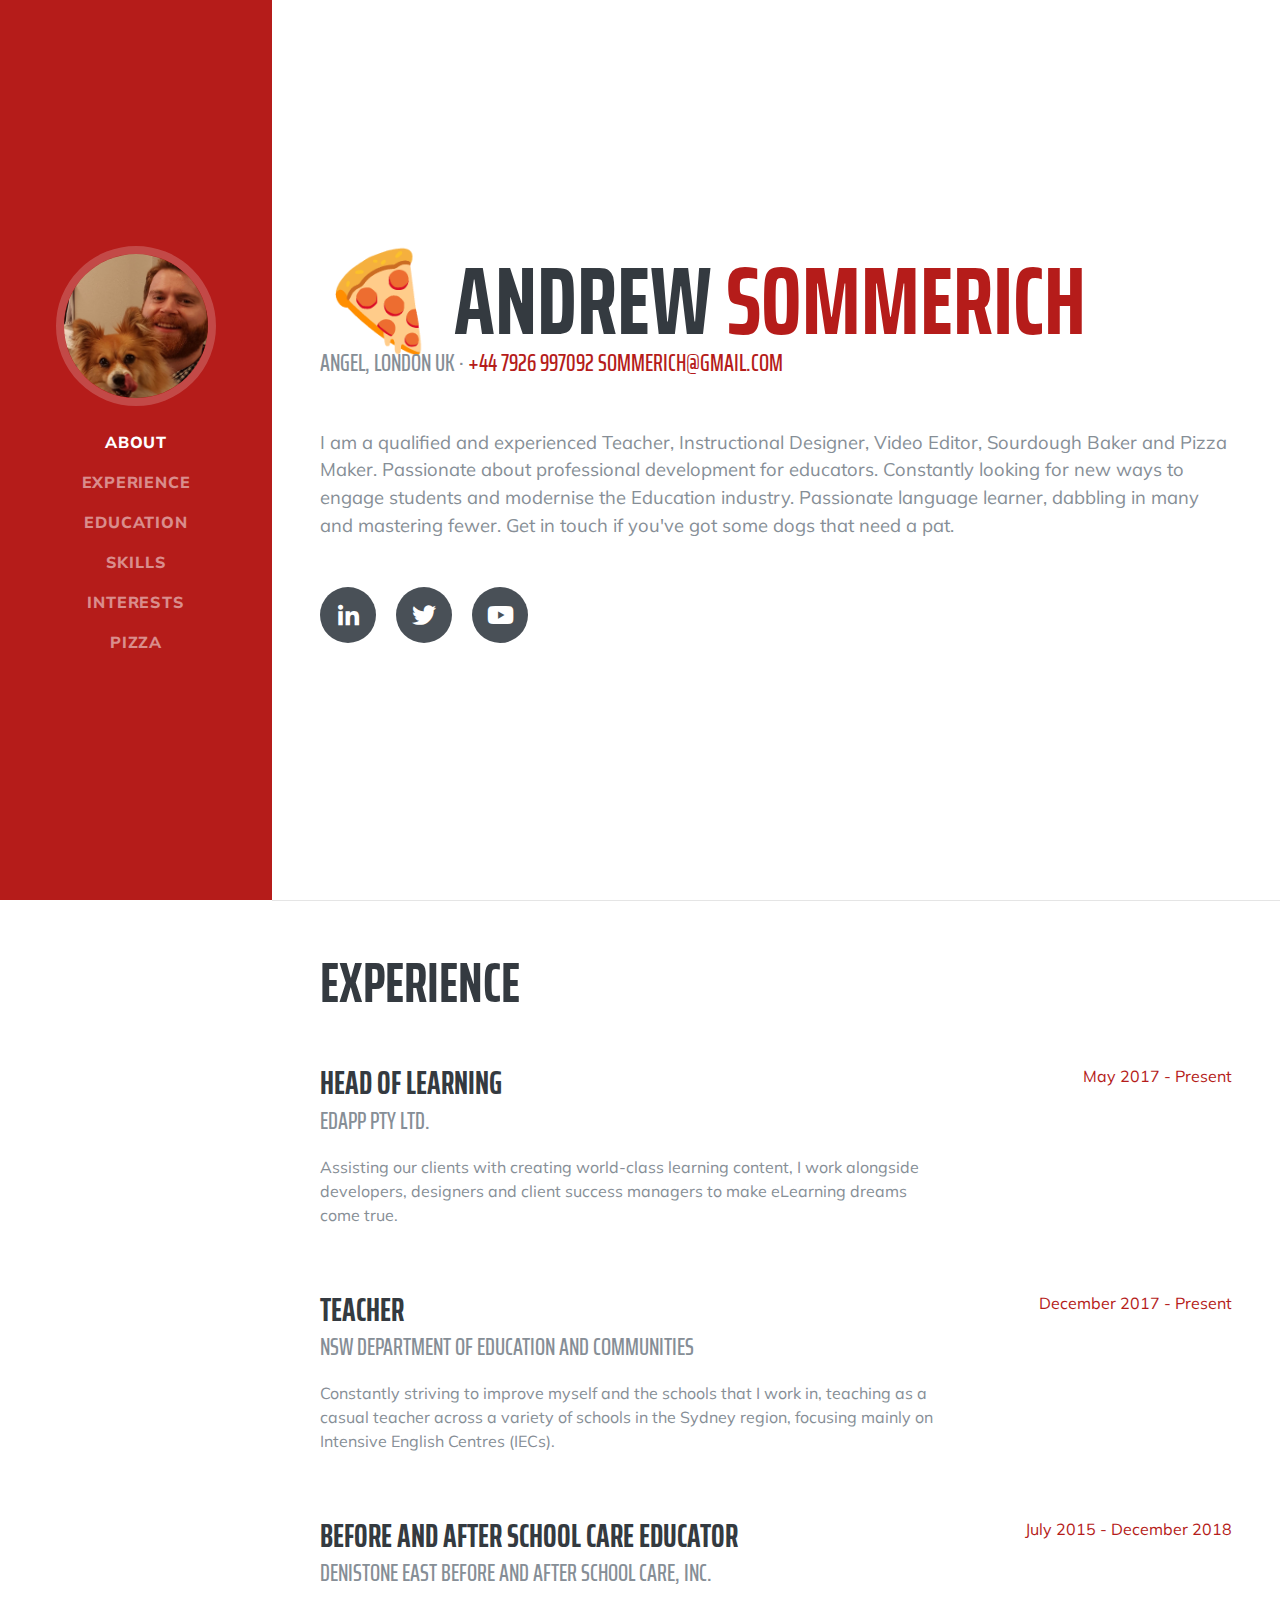
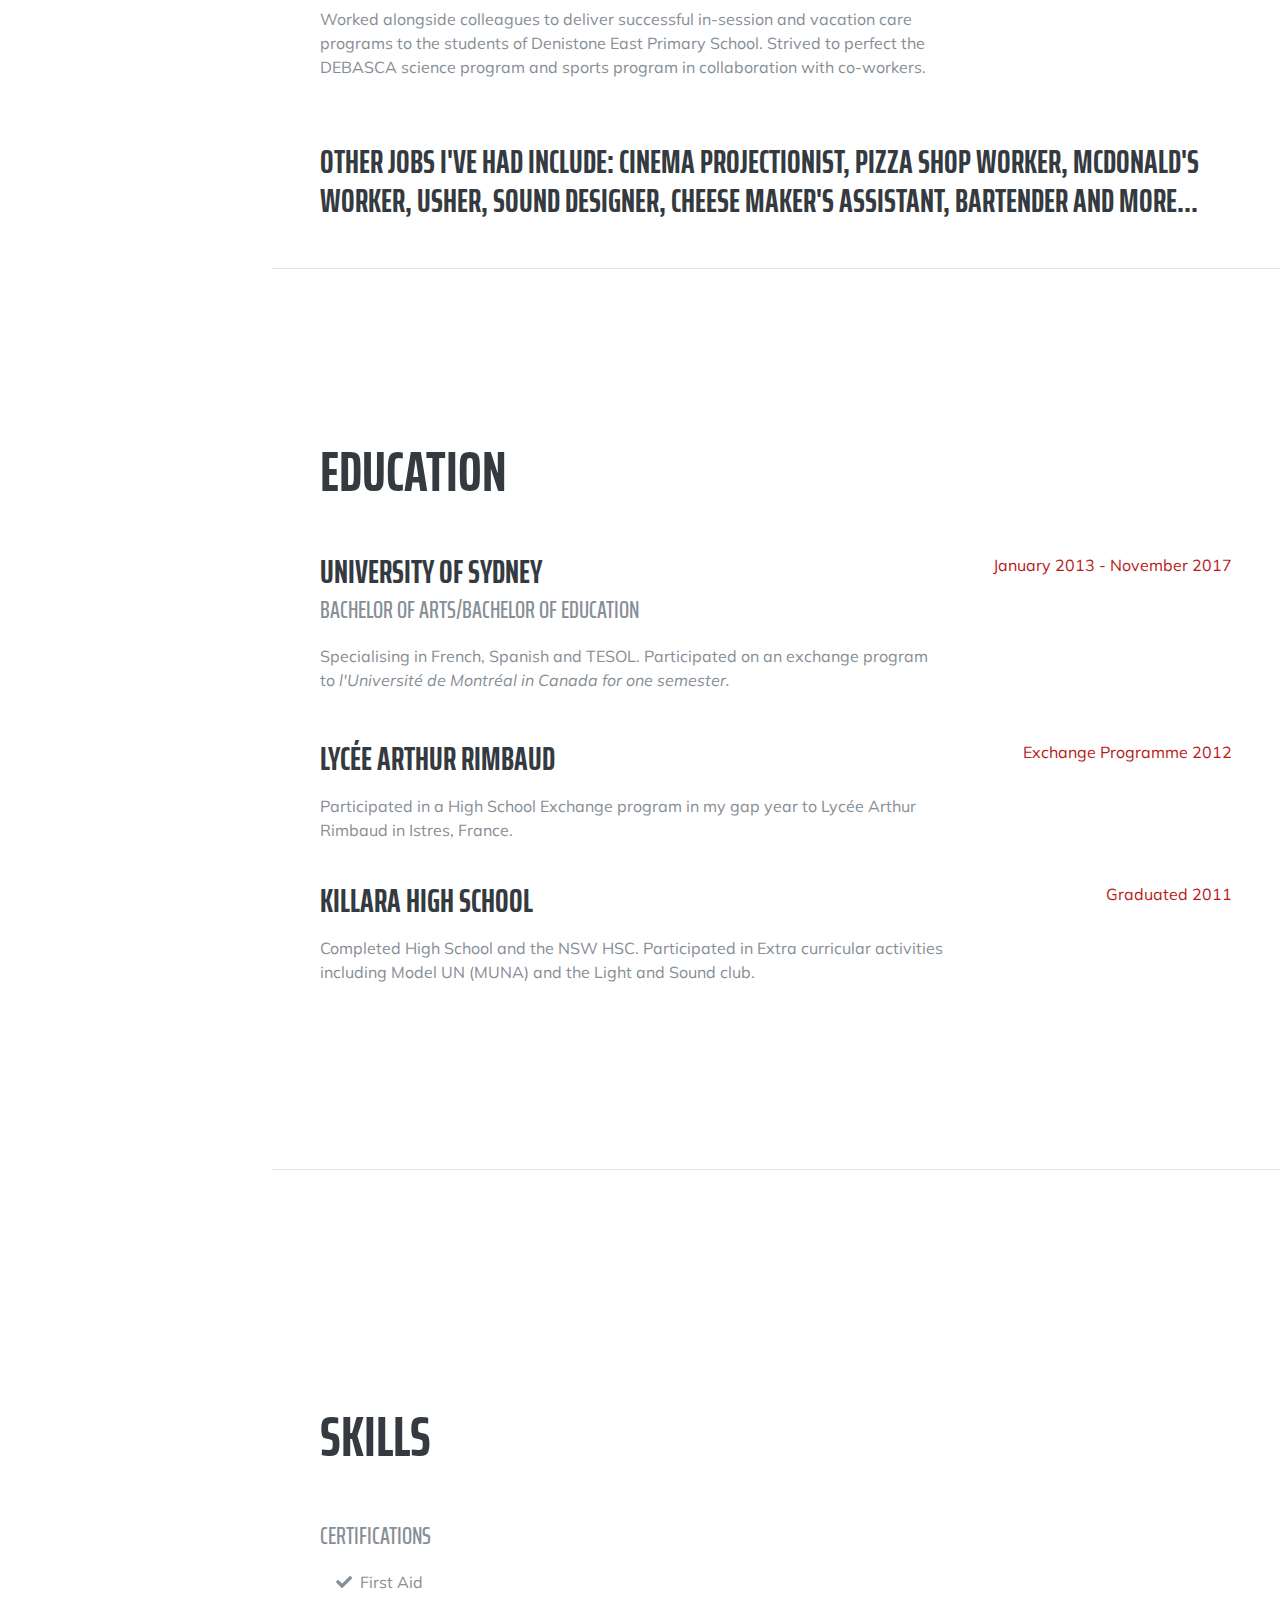
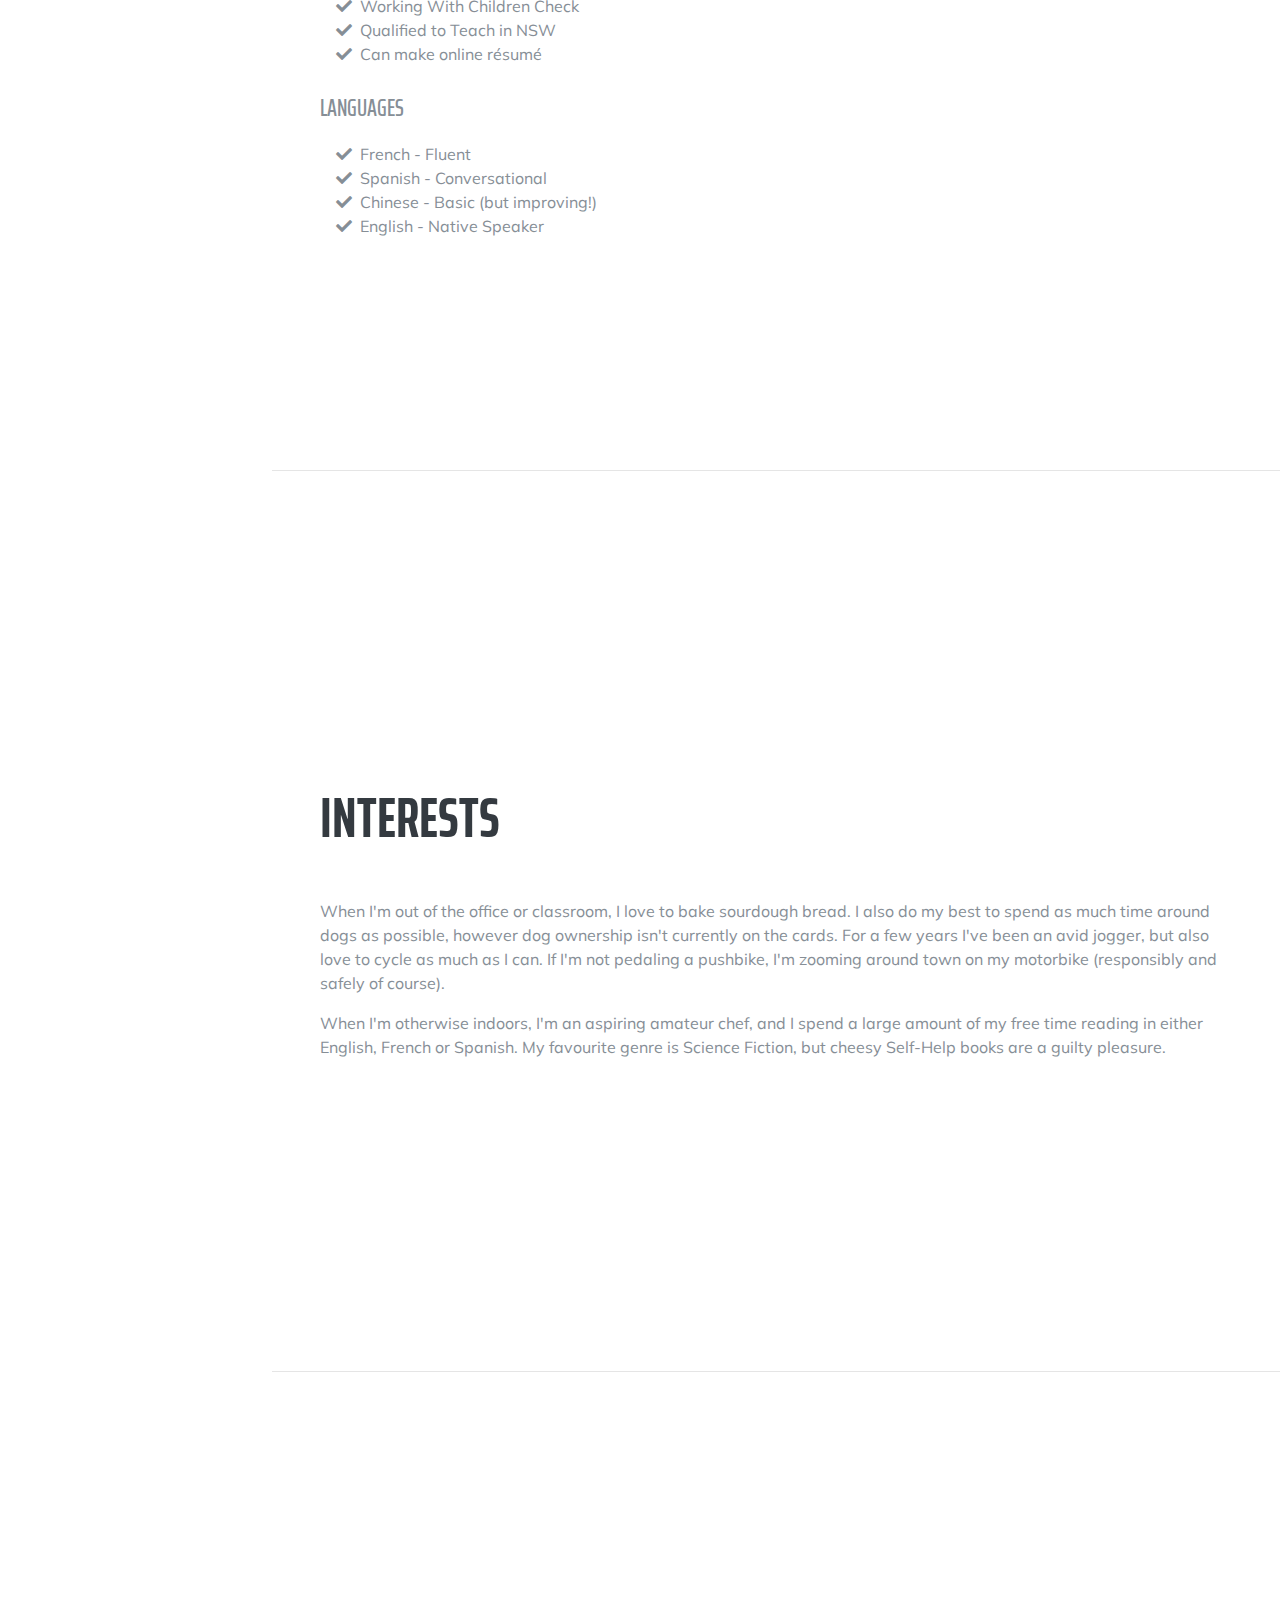
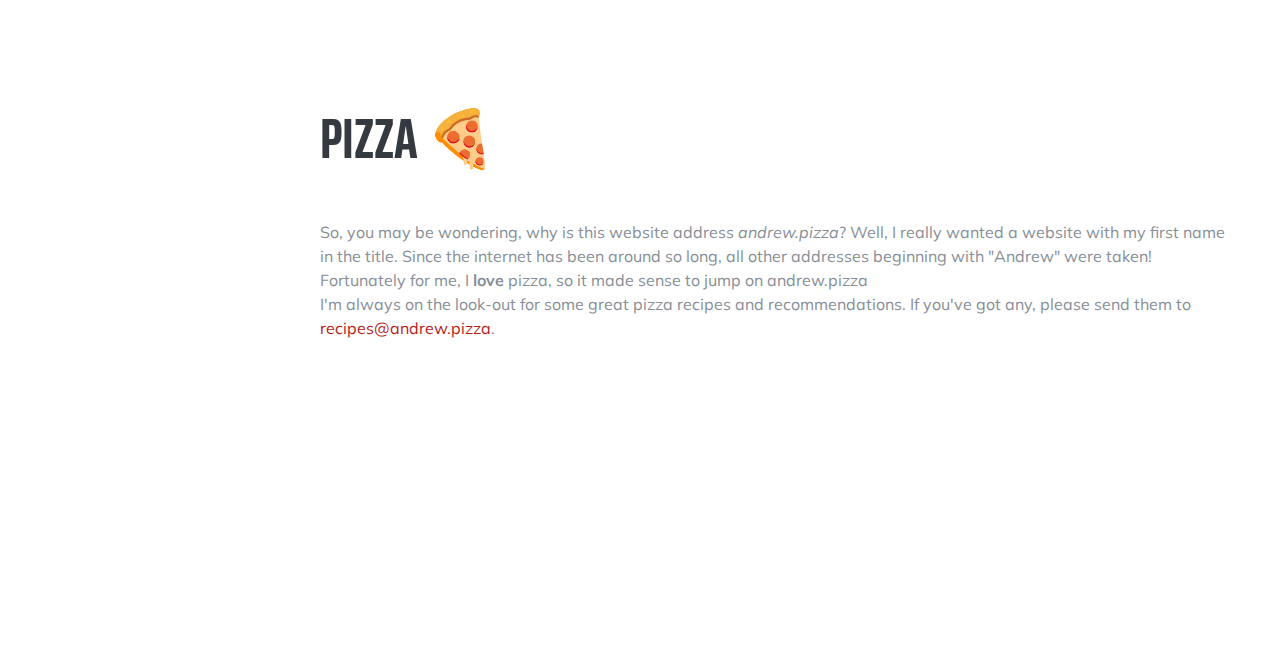
==== index.html @ 36f16725 "Fixed phone no link" ====
<!DOCTYPE html>
<html lang="en">

  <head>

    <meta charset="utf-8">
    <meta name="viewport" content="width=device-width, initial-scale=1, shrink-to-fit=no">
    <meta name="description" content="">
    <meta name="author" content="">

    <title>Andrew Sommerich 🍕 Online Résumé </title>

    <!-- Bootstrap core CSS -->
    <link href="vendor/bootstrap/css/bootstrap.min.css" rel="stylesheet">

    <!-- Custom fonts for this template -->
    <link href="https://fonts.googleapis.com/css?family=Saira+Extra+Condensed:500,700" rel="stylesheet">
    <link href="https://fonts.googleapis.com/css?family=Muli:400,400i,800,800i" rel="stylesheet">
    <link href="vendor/fontawesome-free/css/all.min.css" rel="stylesheet">

    <!-- Custom styles for this template -->
    <link href="css/resume.css" rel="stylesheet">
    <link rel="shortcut icon" href="/favicon.png" />

  </head>

  <body id="page-top">

    <nav class="navbar navbar-expand-lg navbar-dark bg-primary fixed-top" id="sideNav">
      <a class="navbar-brand js-scroll-trigger" href="#page-top">
        <span class="d-block d-lg-none">Andrew Sommerich</span>
        <span class="d-none d-lg-block">
          <img class="img-fluid img-profile rounded-circle mx-auto mb-2" src="img/42972015_943719742498385_6710176648064401408_n.jpg" alt="This is Lunch the Dog!">
        </span>
      </a>
      <button class="navbar-toggler" type="button" data-toggle="collapse" data-target="#navbarSupportedContent" aria-controls="navbarSupportedContent" aria-expanded="false" aria-label="Toggle navigation">
        <span class="navbar-toggler-icon"></span>
      </button>
      <div class="collapse navbar-collapse" id="navbarSupportedContent">
        <ul class="navbar-nav">
          <li class="nav-item">
            <a class="nav-link js-scroll-trigger" href="#about">About</a>
          </li>
          <li class="nav-item">
            <a class="nav-link js-scroll-trigger" href="#experience">Experience</a>
          </li>
          <li class="nav-item">
            <a class="nav-link js-scroll-trigger" href="#education">Education</a>
          </li>
          <li class="nav-item">
            <a class="nav-link js-scroll-trigger" href="#skills">Skills</a>
          </li>
          <li class="nav-item">
            <a class="nav-link js-scroll-trigger" href="#interests">Interests</a>
          </li>
            <li class="nav-item">
            <a class="nav-link js-scroll-trigger" href="#pizza">Pizza</a>
          </li>
        </ul>
      </div>
    </nav>

    <div class="container-fluid p-0">

      <section class="resume-section p-3 p-lg-5 d-flex d-column" id="about">
        <div class="my-auto">
          <h1 class="mb-0"> 🍕 Andrew
            <span class="text-primary">Sommerich</span>
          </h1>
          <div class="subheading mb-5"> Angel, London UK · <a href="tel:+447926997092">+44 7926 997092</a>
            <a href="mailto:sommerich@gmail.com">sommerich@gmail.com</a>
          </div>
          <p class="lead mb-5">I am a qualified and experienced Teacher, Instructional Designer, Video Editor, Sourdough Baker and Pizza Maker. Passionate about professional development for educators. Constantly looking for new ways to engage students and modernise the Education industry. Passionate language learner, dabbling in many and mastering fewer. Get in touch if you've got some dogs that need a pat. </p>
                      <div class="social-icons">
            <a href="https://www.linkedin.com/in/asommerich/">
              <i class="fab fa-linkedin-in"></i>
                          </a>
            <a href="https://twitter.com/ASommerich">
              <i class="fab fa-twitter"></i>
                          </a>
            <a href="https://www.youtube.com/channel/UCc9nWxdUP1vNT2GMvXXF3OQ">
              <i class="fab fa-youtube"></i>                
            </a>
            </div>
      </section>
      <hr class="m-0">
      <section class="resume-section p-3 p-lg-5 d-flex flex-column" id="experience">
        <div class="my-auto">
          <h2 class="mb-5">Experience</h2>
          <div class="resume-item d-flex flex-column flex-md-row mb-5">
            <div class="resume-content mr-auto">
              <h3 class="mb-0">Head of Learning</h3>
              <div class="subheading mb-3">EdApp Pty Ltd. </div>
              <p>Assisting our clients with creating world-class learning content, I work alongside developers, designers and client success managers to make eLearning dreams come true.</p>
            </div>
            <div class="resume-date text-md-right">
              <span class="text-primary">May 2017 - Present</span>
            </div>
          </div>

          <div class="resume-item d-flex flex-column flex-md-row mb-5">
            <div class="resume-content mr-auto">
              <h3 class="mb-0">Teacher</h3>
              <div class="subheading mb-3">NSW Department of Education and Communities</div>
              <p>Constantly striving to improve myself and the schools that I work in, teaching as a casual teacher across a variety of schools in the Sydney region, focusing mainly on Intensive English Centres (IECs).</p>
            </div>
            <div class="resume-date text-md-right">
              <span class="text-primary">December 2017 - Present</span>
            </div>
          </div>

          <div class="resume-item d-flex flex-column flex-md-row mb-5">
            <div class="resume-content mr-auto">
              <h3 class="mb-0">Before and After School Care Educator</h3>
              <div class="subheading mb-3">Denistone East Before and After School Care, Inc.</div>
              <p>Worked alongside colleagues to deliver successful in-session and vacation care programs to the students of Denistone East Primary School. Strived to perfect the DEBASCA science program and sports program in collaboration with co-workers.</p>
            </div>
            <div class="resume-date text-md-right">
              <span class="text-primary">July 2015 - December 2018</span>
            </div>
                </div>
              
        <div class="resume-content mr-auto">
        <h3 class="mb-0">Other Jobs I've had include: Cinema projectionist, pizza shop worker, McDonald's worker, Usher, sound designer, cheese maker's assistant, bartender and more... </h3>
          </div>

      

      </section>

      <hr class="m-0">

      <section class="resume-section p-3 p-lg-5 d-flex flex-column" id="education">
        <div class="my-auto">
          <h2 class="mb-5">Education</h2>

          <div class="resume-item d-flex flex-column flex-md-row mb-5">
            <div class="resume-content mr-auto">
              <h3 class="mb-0">University of Sydney</h3>
              <div class="subheading mb-3">Bachelor of Arts/Bachelor of Education</div>
              <div>Specialising in French, Spanish and TESOL. Participated on an exchange program to <i>l'Université de Montréal in Canada for one semester.</i> </div>
            </div>
            <div class="resume-date text-md-right">
              <span class="text-primary">January 2013 - November 2017</span>
            </div>
          </div>
         <div class="resume-item d-flex flex-column flex-md-row">
            <div class="resume-content mr-auto">
              <h3 class="mb-0">Lycée Arthur Rimbaud</h3>
              <div class="subheading mb-3"></div>
              <p>Participated in a High School Exchange program in my gap year to Lycée Arthur Rimbaud in Istres, France. </p>
            </div>
            <div class="resume-date text-md-right">
              <span class="text-primary">Exchange Programme 2012</span>
            </div>
          </div>
            <br>
        <div class="resume-item d-flex flex-column flex-md-row">
            <div class="resume-content mr-auto">
              <h3 class="mb-0">Killara High School</h3>
              <div class="subheading mb-3"></div>
              <p>Completed High School and the NSW HSC. Participated in Extra curricular activities including Model UN (MUNA) and the Light and Sound club. </p>
            </div>
            <div class="resume-date text-md-right">
              <span class="text-primary">Graduated 2011</span>
            </div>
          </div>

        </div>
      </section>

      <hr class="m-0">

      <section class="resume-section p-3 p-lg-5 d-flex flex-column" id="skills">
        <div class="my-auto">
          <h2 class="mb-5">Skills</h2>


          <div class="subheading mb-3">Certifications</div>
          <ul class="fa-ul mb-0">
            <li>
              <i class="fa-li fa fa-check"></i>
              First Aid</li>
            <li>
              <i class="fa-li fa fa-check"></i>
              Working With Children Check</li>
            <li>
              <i class="fa-li fa fa-check"></i>
              Qualified to Teach in NSW</li>
            <li>
              <i class="fa-li fa fa-check"></i>
              Can make online résumé</li>
          </ul>
            <br>
            <div class="subheading mb-3">Languages</div>
          <ul class="fa-ul mb-0">
            <li>
              <i class="fa-li fa fa-check"></i>
              French - Fluent</li>
            <li>
              <i class="fa-li fa fa-check"></i>
              Spanish - Conversational</li>
            <li>
              <i class="fa-li fa fa-check"></i>
              Chinese - Basic (but improving!)</li>
            <li>
              <i class="fa-li fa fa-check"></i>
              English - Native Speaker</li>
            </ul>
        </div>
      </section>

      <hr class="m-0">

      <section class="resume-section p-3 p-lg-5 d-flex flex-column" id="interests">
        <div class="my-auto">
          <h2 class="mb-5">Interests</h2>
          <p>When I'm out of the office or classroom, I love to bake sourdough bread. I also do my best to spend as much time around dogs as possible, however dog ownership isn't currently on the cards. For a few years I've been an avid jogger, but also love to cycle as much as I can. If I'm not pedaling a pushbike, I'm zooming around town on my motorbike (responsibly and safely of course). </p>
          <p class="mb-0">When I'm otherwise indoors, I'm an aspiring amateur chef, and I spend a large amount of my free time reading in either English, French or Spanish. My favourite genre is Science Fiction, but cheesy Self-Help books are a guilty pleasure. </p>
        </div>
      </section>

      <hr class="m-0">

      <section class="resume-section p-3 p-lg-5 d-flex flex-column" id="pizza">
        <div class="my-auto">
          <h2 class="mb-5">Pizza 🍕</h2>
        <p class="mb-0">So, you may be wondering, why is this website address <i>andrew.pizza</i>? Well, I really wanted a website with my first name in the title. Since the internet has been around so long, all other addresses beginning with "Andrew" were taken!
        <br>
        Fortunately for me, I <b>love</b> pizza, so it made sense to jump on andrew.pizza
        <br>
            I'm always on the look-out for some great pizza recipes and recommendations. If you've got any, please send them to <a href="mailto:recipes@andrew.pizza">recipes@andrew.pizza</a>. </p>
          </ul>
        </div>
      </section>

    </div>

    <!-- Bootstrap core JavaScript -->
    <script src="vendor/jquery/jquery.min.js"></script>
    <script src="vendor/bootstrap/js/bootstrap.bundle.min.js"></script>

    <!-- Plugin JavaScript -->
    <script src="vendor/jquery-easing/jquery.easing.min.js"></script>

    <!-- Custom scripts for this template -->
    <script src="js/resume.min.js"></script>
        
        <!-- Default Statcounter code for andrew.pizza http://andrew.pizza -->
<script type="text/javascript">
var sc_project=11801020; 
var sc_invisible=1; 
var sc_security="2ffdaa53"; 
</script>
<script type="text/javascript"
src="https://www.statcounter.com/counter/counter.js" async></script>
<noscript><div class="statcounter"><a title="Web Analytics"
href="http://statcounter.com/" target="_blank"><img class="statcounter"
src="//c.statcounter.com/11801020/0/2ffdaa53/1/" alt="Web
Analytics"></a></div></noscript>
<!-- End of Statcounter Code -->

  </body>

</html>
---- vendor/fontawesome-free/css/all.min.css ----
/*!
 * Font Awesome Free 5.2.0 by @fontawesome - https://fontawesome.com
 * License - https://fontawesome.com/license (Icons: CC BY 4.0, Fonts: SIL OFL 1.1, Code: MIT License)
 */
.fa,.fab,.fal,.far,.fas{-moz-osx-font-smoothing:grayscale;-webkit-font-smoothing:antialiased;display:inline-block;font-style:normal;font-variant:normal;text-rendering:auto;line-height:1}.fa-lg{font-size:1.33333em;line-height:.75em;vertical-align:-.0667em}.fa-xs{font-size:.75em}.fa-sm{font-size:.875em}.fa-1x{font-size:1em}.fa-2x{font-size:2em}.fa-3x{font-size:3em}.fa-4x{font-size:4em}.fa-5x{font-size:5em}.fa-6x{font-size:6em}.fa-7x{font-size:7em}.fa-8x{font-size:8em}.fa-9x{font-size:9em}.fa-10x{font-size:10em}.fa-fw{text-align:center;width:1.25em}.fa-ul{list-style-type:none;margin-left:2.5em;padding-left:0}.fa-ul>li{position:relative}.fa-li{left:-2em;position:absolute;text-align:center;width:2em;line-height:inherit}.fa-border{border:.08em solid #eee;border-radius:.1em;padding:.2em .25em .15em}.fa-pull-left{float:left}.fa-pull-right{float:right}.fa.fa-pull-left,.fab.fa-pull-left,.fal.fa-pull-left,.far.fa-pull-left,.fas.fa-pull-left{margin-right:.3em}.fa.fa-pull-right,.fab.fa-pull-right,.fal.fa-pull-right,.far.fa-pull-right,.fas.fa-pull-right{margin-left:.3em}.fa-spin{animation:a 2s infinite linear}.fa-pulse{animation:a 1s infinite steps(8)}@keyframes a{0%{transform:rotate(0deg)}to{transform:rotate(1turn)}}.fa-rotate-90{-ms-filter:"progid:DXImageTransform.Microsoft.BasicImage(rotation=1)";transform:rotate(90deg)}.fa-rotate-180{-ms-filter:"progid:DXImageTransform.Microsoft.BasicImage(rotation=2)";transform:rotate(180deg)}.fa-rotate-270{-ms-filter:"progid:DXImageTransform.Microsoft.BasicImage(rotation=3)";transform:rotate(270deg)}.fa-flip-horizontal{-ms-filter:"progid:DXImageTransform.Microsoft.BasicImage(rotation=0, mirror=1)";transform:scaleX(-1)}.fa-flip-vertical{transform:scaleY(-1)}.fa-flip-horizontal.fa-flip-vertical,.fa-flip-vertical{-ms-filter:"progid:DXImageTransform.Microsoft.BasicImage(rotation=2, mirror=1)"}.fa-flip-horizontal.fa-flip-vertical{transform:scale(-1)}:root .fa-flip-horizontal,:root .fa-flip-vertical,:root .fa-rotate-90,:root .fa-rotate-180,:root .fa-rotate-270{-webkit-filter:none;filter:none}.fa-stack{display:inline-block;height:2em;line-height:2em;position:relative;vertical-align:middle;width:2em}.fa-stack-1x,.fa-stack-2x{left:0;position:absolute;text-align:center;width:100%}.fa-stack-1x{line-height:inherit}.fa-stack-2x{font-size:2em}.fa-inverse{color:#fff}.fa-500px:before{content:"\f26e"}.fa-accessible-icon:before{content:"\f368"}.fa-accusoft:before{content:"\f369"}.fa-address-book:before{content:"\f2b9"}.fa-address-card:before{content:"\f2bb"}.fa-adjust:before{content:"\f042"}.fa-adn:before{content:"\f170"}.fa-adversal:before{content:"\f36a"}.fa-affiliatetheme:before{content:"\f36b"}.fa-air-freshener:before{content:"\f5d0"}.fa-algolia:before{content:"\f36c"}.fa-align-center:before{content:"\f037"}.fa-align-justify:before{content:"\f039"}.fa-align-left:before{content:"\f036"}.fa-align-right:before{content:"\f038"}.fa-allergies:before{content:"\f461"}.fa-amazon:before{content:"\f270"}.fa-amazon-pay:before{content:"\f42c"}.fa-ambulance:before{content:"\f0f9"}.fa-american-sign-language-interpreting:before{content:"\f2a3"}.fa-amilia:before{content:"\f36d"}.fa-anchor:before{content:"\f13d"}.fa-android:before{content:"\f17b"}.fa-angellist:before{content:"\f209"}.fa-angle-double-down:before{content:"\f103"}.fa-angle-double-left:before{content:"\f100"}.fa-angle-double-right:before{content:"\f101"}.fa-angle-double-up:before{content:"\f102"}.fa-angle-down:before{content:"\f107"}.fa-angle-left:before{content:"\f104"}.fa-angle-right:before{content:"\f105"}.fa-angle-up:before{content:"\f106"}.fa-angry:before{content:"\f556"}.fa-angrycreative:before{content:"\f36e"}.fa-angular:before{content:"\f420"}.fa-app-store:before{content:"\f36f"}.fa-app-store-ios:before{content:"\f370"}.fa-apper:before{content:"\f371"}.fa-apple:before{content:"\f179"}.fa-apple-alt:before{content:"\f5d1"}.fa-apple-pay:before{content:"\f415"}.fa-archive:before{content:"\f187"}.fa-archway:before{content:"\f557"}.fa-arrow-alt-circle-down:before{content:"\f358"}.fa-arrow-alt-circle-left:before{content:"\f359"}.fa-arrow-alt-circle-right:before{content:"\f35a"}.fa-arrow-alt-circle-up:before{content:"\f35b"}.fa-arrow-circle-down:before{content:"\f0ab"}.fa-arrow-circle-left:before{content:"\f0a8"}.fa-arrow-circle-right:before{content:"\f0a9"}.fa-arrow-circle-up:before{content:"\f0aa"}.fa-arrow-down:before{content:"\f063"}.fa-arrow-left:before{content:"\f060"}.fa-arrow-right:before{content:"\f061"}.fa-arrow-up:before{content:"\f062"}.fa-arrows-alt:before{content:"\f0b2"}.fa-arrows-alt-h:before{content:"\f337"}.fa-arrows-alt-v:before{content:"\f338"}.fa-assistive-listening-systems:before{content:"\f2a2"}.fa-asterisk:before{content:"\f069"}.fa-asymmetrik:before{content:"\f372"}.fa-at:before{content:"\f1fa"}.fa-atlas:before{content:"\f558"}.fa-atom:before{content:"\f5d2"}.fa-audible:before{content:"\f373"}.fa-audio-description:before{content:"\f29e"}.fa-autoprefixer:before{content:"\f41c"}.fa-avianex:before{content:"\f374"}.fa-aviato:before{content:"\f421"}.fa-award:before{content:"\f559"}.fa-aws:before{content:"\f375"}.fa-backspace:before{content:"\f55a"}.fa-backward:before{content:"\f04a"}.fa-balance-scale:before{content:"\f24e"}.fa-ban:before{content:"\f05e"}.fa-band-aid:before{content:"\f462"}.fa-bandcamp:before{content:"\f2d5"}.fa-barcode:before{content:"\f02a"}.fa-bars:before{content:"\f0c9"}.fa-baseball-ball:before{content:"\f433"}.fa-basketball-ball:before{content:"\f434"}.fa-bath:before{content:"\f2cd"}.fa-battery-empty:before{content:"\f244"}.fa-battery-full:before{content:"\f240"}.fa-battery-half:before{content:"\f242"}.fa-battery-quarter:before{content:"\f243"}.fa-battery-three-quarters:before{content:"\f241"}.fa-bed:before{content:"\f236"}.fa-beer:before{content:"\f0fc"}.fa-behance:before{content:"\f1b4"}.fa-behance-square:before{content:"\f1b5"}.fa-bell:before{content:"\f0f3"}.fa-bell-slash:before{content:"\f1f6"}.fa-bezier-curve:before{content:"\f55b"}.fa-bicycle:before{content:"\f206"}.fa-bimobject:before{content:"\f378"}.fa-binoculars:before{content:"\f1e5"}.fa-birthday-cake:before{content:"\f1fd"}.fa-bitbucket:before{content:"\f171"}.fa-bitcoin:before{content:"\f379"}.fa-bity:before{content:"\f37a"}.fa-black-tie:before{content:"\f27e"}.fa-blackberry:before{content:"\f37b"}.fa-blender:before{content:"\f517"}.fa-blind:before{content:"\f29d"}.fa-blogger:before{content:"\f37c"}.fa-blogger-b:before{content:"\f37d"}.fa-bluetooth:before{content:"\f293"}.fa-bluetooth-b:before{content:"\f294"}.fa-bold:before{content:"\f032"}.fa-bolt:before{content:"\f0e7"}.fa-bomb:before{content:"\f1e2"}.fa-bone:before{content:"\f5d7"}.fa-bong:before{content:"\f55c"}.fa-book:before{content:"\f02d"}.fa-book-open:before{content:"\f518"}.fa-book-reader:before{content:"\f5da"}.fa-bookmark:before{content:"\f02e"}.fa-bowling-ball:before{content:"\f436"}.fa-box:before{content:"\f466"}.fa-box-open:before{content:"\f49e"}.fa-boxes:before{content:"\f468"}.fa-braille:before{content:"\f2a1"}.fa-brain:before{content:"\f5dc"}.fa-briefcase:before{content:"\f0b1"}.fa-briefcase-medical:before{content:"\f469"}.fa-broadcast-tower:before{content:"\f519"}.fa-broom:before{content:"\f51a"}.fa-brush:before{content:"\f55d"}.fa-btc:before{content:"\f15a"}.fa-bug:before{content:"\f188"}.fa-building:before{content:"\f1ad"}.fa-bullhorn:before{content:"\f0a1"}.fa-bullseye:before{content:"\f140"}.fa-burn:before{content:"\f46a"}.fa-buromobelexperte:before{content:"\f37f"}.fa-bus:before{content:"\f207"}.fa-bus-alt:before{content:"\f55e"}.fa-buysellads:before{content:"\f20d"}.fa-calculator:before{content:"\f1ec"}.fa-calendar:before{content:"\f133"}.fa-calendar-alt:before{content:"\f073"}.fa-calendar-check:before{content:"\f274"}.fa-calendar-minus:before{content:"\f272"}.fa-calendar-plus:before{content:"\f271"}.fa-calendar-times:before{content:"\f273"}.fa-camera:before{content:"\f030"}.fa-camera-retro:before{content:"\f083"}.fa-cannabis:before{content:"\f55f"}.fa-capsules:before{content:"\f46b"}.fa-car:before{content:"\f1b9"}.fa-car-alt:before{content:"\f5de"}.fa-car-battery:before{content:"\f5df"}.fa-car-crash:before{content:"\f5e1"}.fa-car-side:before{content:"\f5e4"}.fa-caret-down:before{content:"\f0d7"}.fa-caret-left:before{content:"\f0d9"}.fa-caret-right:before{content:"\f0da"}.fa-caret-square-down:before{content:"\f150"}.fa-caret-square-left:before{content:"\f191"}.fa-caret-square-right:before{content:"\f152"}.fa-caret-square-up:before{content:"\f151"}.fa-caret-up:before{content:"\f0d8"}.fa-cart-arrow-down:before{content:"\f218"}.fa-cart-plus:before{content:"\f217"}.fa-cc-amazon-pay:before{content:"\f42d"}.fa-cc-amex:before{content:"\f1f3"}.fa-cc-apple-pay:before{content:"\f416"}.fa-cc-diners-club:before{content:"\f24c"}.fa-cc-discover:before{content:"\f1f2"}.fa-cc-jcb:before{content:"\f24b"}.fa-cc-mastercard:before{content:"\f1f1"}.fa-cc-paypal:before{content:"\f1f4"}.fa-cc-stripe:before{content:"\f1f5"}.fa-cc-visa:before{content:"\f1f0"}.fa-centercode:before{content:"\f380"}.fa-certificate:before{content:"\f0a3"}.fa-chalkboard:before{content:"\f51b"}.fa-chalkboard-teacher:before{content:"\f51c"}.fa-charging-station:before{content:"\f5e7"}.fa-chart-area:before{content:"\f1fe"}.fa-chart-bar:before{content:"\f080"}.fa-chart-line:before{content:"\f201"}.fa-chart-pie:before{content:"\f200"}.fa-check:before{content:"\f00c"}.fa-check-circle:before{content:"\f058"}.fa-check-double:before{content:"\f560"}.fa-check-square:before{content:"\f14a"}.fa-chess:before{content:"\f439"}.fa-chess-bishop:before{content:"\f43a"}.fa-chess-board:before{content:"\f43c"}.fa-chess-king:before{content:"\f43f"}.fa-chess-knight:before{content:"\f441"}.fa-chess-pawn:before{content:"\f443"}.fa-chess-queen:before{content:"\f445"}.fa-chess-rook:before{content:"\f447"}.fa-chevron-circle-down:before{content:"\f13a"}.fa-chevron-circle-left:before{content:"\f137"}.fa-chevron-circle-right:before{content:"\f138"}.fa-chevron-circle-up:before{content:"\f139"}.fa-chevron-down:before{content:"\f078"}.fa-chevron-left:before{content:"\f053"}.fa-chevron-right:before{content:"\f054"}.fa-chevron-up:before{content:"\f077"}.fa-child:before{content:"\f1ae"}.fa-chrome:before{content:"\f268"}.fa-church:before{content:"\f51d"}.fa-circle:before{content:"\f111"}.fa-circle-notch:before{content:"\f1ce"}.fa-clipboard:before{content:"\f328"}.fa-clipboard-check:before{content:"\f46c"}.fa-clipboard-list:before{content:"\f46d"}.fa-clock:before{content:"\f017"}.fa-clone:before{content:"\f24d"}.fa-closed-captioning:before{content:"\f20a"}.fa-cloud:before{content:"\f0c2"}.fa-cloud-download-alt:before{content:"\f381"}.fa-cloud-upload-alt:before{content:"\f382"}.fa-cloudscale:before{content:"\f383"}.fa-cloudsmith:before{content:"\f384"}.fa-cloudversify:before{content:"\f385"}.fa-cocktail:before{content:"\f561"}.fa-code:before{content:"\f121"}.fa-code-branch:before{content:"\f126"}.fa-codepen:before{content:"\f1cb"}.fa-codiepie:before{content:"\f284"}.fa-coffee:before{content:"\f0f4"}.fa-cog:before{content:"\f013"}.fa-cogs:before{content:"\f085"}.fa-coins:before{content:"\f51e"}.fa-columns:before{content:"\f0db"}.fa-comment:before{content:"\f075"}.fa-comment-alt:before{content:"\f27a"}.fa-comment-dots:before{content:"\f4ad"}.fa-comment-slash:before{content:"\f4b3"}.fa-comments:before{content:"\f086"}.fa-compact-disc:before{content:"\f51f"}.fa-compass:before{content:"\f14e"}.fa-compress:before{content:"\f066"}.fa-concierge-bell:before{content:"\f562"}.fa-connectdevelop:before{content:"\f20e"}.fa-contao:before{content:"\f26d"}.fa-cookie:before{content:"\f563"}.fa-cookie-bite:before{content:"\f564"}.fa-copy:before{content:"\f0c5"}.fa-copyright:before{content:"\f1f9"}.fa-couch:before{content:"\f4b8"}.fa-cpanel:before{content:"\f388"}.fa-creative-commons:before{content:"\f25e"}.fa-creative-commons-by:before{content:"\f4e7"}.fa-creative-commons-nc:before{content:"\f4e8"}.fa-creative-commons-nc-eu:before{content:"\f4e9"}.fa-creative-commons-nc-jp:before{content:"\f4ea"}.fa-creative-commons-nd:before{content:"\f4eb"}.fa-creative-commons-pd:before{content:"\f4ec"}.fa-creative-commons-pd-alt:before{content:"\f4ed"}.fa-creative-commons-remix:before{content:"\f4ee"}.fa-creative-commons-sa:before{content:"\f4ef"}.fa-creative-commons-sampling:before{content:"\f4f0"}.fa-creative-commons-sampling-plus:before{content:"\f4f1"}.fa-creative-commons-share:before{content:"\f4f2"}.fa-credit-card:before{content:"\f09d"}.fa-crop:before{content:"\f125"}.fa-crop-alt:before{content:"\f565"}.fa-crosshairs:before{content:"\f05b"}.fa-crow:before{content:"\f520"}.fa-crown:before{content:"\f521"}.fa-css3:before{content:"\f13c"}.fa-css3-alt:before{content:"\f38b"}.fa-cube:before{content:"\f1b2"}.fa-cubes:before{content:"\f1b3"}.fa-cut:before{content:"\f0c4"}.fa-cuttlefish:before{content:"\f38c"}.fa-d-and-d:before{content:"\f38d"}.fa-dashcube:before{content:"\f210"}.fa-database:before{content:"\f1c0"}.fa-deaf:before{content:"\f2a4"}.fa-delicious:before{content:"\f1a5"}.fa-deploydog:before{content:"\f38e"}.fa-deskpro:before{content:"\f38f"}.fa-desktop:before{content:"\f108"}.fa-deviantart:before{content:"\f1bd"}.fa-diagnoses:before{content:"\f470"}.fa-dice:before{content:"\f522"}.fa-dice-five:before{content:"\f523"}.fa-dice-four:before{content:"\f524"}.fa-dice-one:before{content:"\f525"}.fa-dice-six:before{content:"\f526"}.fa-dice-three:before{content:"\f527"}.fa-dice-two:before{content:"\f528"}.fa-digg:before{content:"\f1a6"}.fa-digital-ocean:before{content:"\f391"}.fa-digital-tachograph:before{content:"\f566"}.fa-directions:before{content:"\f5eb"}.fa-discord:before{content:"\f392"}.fa-discourse:before{content:"\f393"}.fa-divide:before{content:"\f529"}.fa-dizzy:before{content:"\f567"}.fa-dna:before{content:"\f471"}.fa-dochub:before{content:"\f394"}.fa-docker:before{content:"\f395"}.fa-dollar-sign:before{content:"\f155"}.fa-dolly:before{content:"\f472"}.fa-dolly-flatbed:before{content:"\f474"}.fa-donate:before{content:"\f4b9"}.fa-door-closed:before{content:"\f52a"}.fa-door-open:before{content:"\f52b"}.fa-dot-circle:before{content:"\f192"}.fa-dove:before{content:"\f4ba"}.fa-download:before{content:"\f019"}.fa-draft2digital:before{content:"\f396"}.fa-drafting-compass:before{content:"\f568"}.fa-draw-polygon:before{content:"\f5ee"}.fa-dribbble:before{content:"\f17d"}.fa-dribbble-square:before{content:"\f397"}.fa-dropbox:before{content:"\f16b"}.fa-drum:before{content:"\f569"}.fa-drum-steelpan:before{content:"\f56a"}.fa-drupal:before{content:"\f1a9"}.fa-dumbbell:before{content:"\f44b"}.fa-dyalog:before{content:"\f399"}.fa-earlybirds:before{content:"\f39a"}.fa-ebay:before{content:"\f4f4"}.fa-edge:before{content:"\f282"}.fa-edit:before{content:"\f044"}.fa-eject:before{content:"\f052"}.fa-elementor:before{content:"\f430"}.fa-ellipsis-h:before{content:"\f141"}.fa-ellipsis-v:before{content:"\f142"}.fa-ello:before{content:"\f5f1"}.fa-ember:before{content:"\f423"}.fa-empire:before{content:"\f1d1"}.fa-envelope:before{content:"\f0e0"}.fa-envelope-open:before{content:"\f2b6"}.fa-envelope-square:before{content:"\f199"}.fa-envira:before{content:"\f299"}.fa-equals:before{content:"\f52c"}.fa-eraser:before{content:"\f12d"}.fa-erlang:before{content:"\f39d"}.fa-ethereum:before{content:"\f42e"}.fa-etsy:before{content:"\f2d7"}.fa-euro-sign:before{content:"\f153"}.fa-exchange-alt:before{content:"\f362"}.fa-exclamation:before{content:"\f12a"}.fa-exclamation-circle:before{content:"\f06a"}.fa-exclamation-triangle:before{content:"\f071"}.fa-expand:before{content:"\f065"}.fa-expand-arrows-alt:before{content:"\f31e"}.fa-expeditedssl:before{content:"\f23e"}.fa-external-link-alt:before{content:"\f35d"}.fa-external-link-square-alt:before{content:"\f360"}.fa-eye:before{content:"\f06e"}.fa-eye-dropper:before{content:"\f1fb"}.fa-eye-slash:before{content:"\f070"}.fa-facebook:before{content:"\f09a"}.fa-facebook-f:before{content:"\f39e"}.fa-facebook-messenger:before{content:"\f39f"}.fa-facebook-square:before{content:"\f082"}.fa-fast-backward:before{content:"\f049"}.fa-fast-forward:before{content:"\f050"}.fa-fax:before{content:"\f1ac"}.fa-feather:before{content:"\f52d"}.fa-feather-alt:before{content:"\f56b"}.fa-female:before{content:"\f182"}.fa-fighter-jet:before{content:"\f0fb"}.fa-file:before{content:"\f15b"}.fa-file-alt:before{content:"\f15c"}.fa-file-archive:before{content:"\f1c6"}.fa-file-audio:before{content:"\f1c7"}.fa-file-code:before{content:"\f1c9"}.fa-file-contract:before{content:"\f56c"}.fa-file-download:before{content:"\f56d"}.fa-file-excel:before{content:"\f1c3"}.fa-file-export:before{content:"\f56e"}.fa-file-image:before{content:"\f1c5"}.fa-file-import:before{content:"\f56f"}.fa-file-invoice:before{content:"\f570"}.fa-file-invoice-dollar:before{content:"\f571"}.fa-file-medical:before{content:"\f477"}.fa-file-medical-alt:before{content:"\f478"}.fa-file-pdf:before{content:"\f1c1"}.fa-file-powerpoint:before{content:"\f1c4"}.fa-file-prescription:before{content:"\f572"}.fa-file-signature:before{content:"\f573"}.fa-file-upload:before{content:"\f574"}.fa-file-video:before{content:"\f1c8"}.fa-file-word:before{content:"\f1c2"}.fa-fill:before{content:"\f575"}.fa-fill-drip:before{content:"\f576"}.fa-film:before{content:"\f008"}.fa-filter:before{content:"\f0b0"}.fa-fingerprint:before{content:"\f577"}.fa-fire:before{content:"\f06d"}.fa-fire-extinguisher:before{content:"\f134"}.fa-firefox:before{content:"\f269"}.fa-first-aid:before{content:"\f479"}.fa-first-order:before{content:"\f2b0"}.fa-first-order-alt:before{content:"\f50a"}.fa-firstdraft:before{content:"\f3a1"}.fa-fish:before{content:"\f578"}.fa-flag:before{content:"\f024"}.fa-flag-checkered:before{content:"\f11e"}.fa-flask:before{content:"\f0c3"}.fa-flickr:before{content:"\f16e"}.fa-flipboard:before{content:"\f44d"}.fa-flushed:before{content:"\f579"}.fa-fly:before{content:"\f417"}.fa-folder:before{content:"\f07b"}.fa-folder-open:before{content:"\f07c"}.fa-font:before{content:"\f031"}.fa-font-awesome:before{content:"\f2b4"}.fa-font-awesome-alt:before{content:"\f35c"}.fa-font-awesome-flag:before{content:"\f425"}.fa-font-awesome-logo-full:before{content:"\f4e6"}.fa-fonticons:before{content:"\f280"}.fa-fonticons-fi:before{content:"\f3a2"}.fa-football-ball:before{content:"\f44e"}.fa-fort-awesome:before{content:"\f286"}.fa-fort-awesome-alt:before{content:"\f3a3"}.fa-forumbee:before{content:"\f211"}.fa-forward:before{content:"\f04e"}.fa-foursquare:before{content:"\f180"}.fa-free-code-camp:before{content:"\f2c5"}.fa-freebsd:before{content:"\f3a4"}.fa-frog:before{content:"\f52e"}.fa-frown:before{content:"\f119"}.fa-frown-open:before{content:"\f57a"}.fa-fulcrum:before{content:"\f50b"}.fa-futbol:before{content:"\f1e3"}.fa-galactic-republic:before{content:"\f50c"}.fa-galactic-senate:before{content:"\f50d"}.fa-gamepad:before{content:"\f11b"}.fa-gas-pump:before{content:"\f52f"}.fa-gavel:before{content:"\f0e3"}.fa-gem:before{content:"\f3a5"}.fa-genderless:before{content:"\f22d"}.fa-get-pocket:before{content:"\f265"}.fa-gg:before{content:"\f260"}.fa-gg-circle:before{content:"\f261"}.fa-gift:before{content:"\f06b"}.fa-git:before{content:"\f1d3"}.fa-git-square:before{content:"\f1d2"}.fa-github:before{content:"\f09b"}.fa-github-alt:before{content:"\f113"}.fa-github-square:before{content:"\f092"}.fa-gitkraken:before{content:"\f3a6"}.fa-gitlab:before{content:"\f296"}.fa-gitter:before{content:"\f426"}.fa-glass-martini:before{content:"\f000"}.fa-glass-martini-alt:before{content:"\f57b"}.fa-glasses:before{content:"\f530"}.fa-glide:before{content:"\f2a5"}.fa-glide-g:before{content:"\f2a6"}.fa-globe:before{content:"\f0ac"}.fa-globe-africa:before{content:"\f57c"}.fa-globe-americas:before{content:"\f57d"}.fa-globe-asia:before{content:"\f57e"}.fa-gofore:before{content:"\f3a7"}.fa-golf-ball:before{content:"\f450"}.fa-goodreads:before{content:"\f3a8"}.fa-goodreads-g:before{content:"\f3a9"}.fa-google:before{content:"\f1a0"}.fa-google-drive:before{content:"\f3aa"}.fa-google-play:before{content:"\f3ab"}.fa-google-plus:before{content:"\f2b3"}.fa-google-plus-g:before{content:"\f0d5"}.fa-google-plus-square:before{content:"\f0d4"}.fa-google-wallet:before{content:"\f1ee"}.fa-graduation-cap:before{content:"\f19d"}.fa-gratipay:before{content:"\f184"}.fa-grav:before{content:"\f2d6"}.fa-greater-than:before{content:"\f531"}.fa-greater-than-equal:before{content:"\f532"}.fa-grimace:before{content:"\f57f"}.fa-grin:before{content:"\f580"}.fa-grin-alt:before{content:"\f581"}.fa-grin-beam:before{content:"\f582"}.fa-grin-beam-sweat:before{content:"\f583"}.fa-grin-hearts:before{content:"\f584"}.fa-grin-squint:before{content:"\f585"}.fa-grin-squint-tears:before{content:"\f586"}.fa-grin-stars:before{content:"\f587"}.fa-grin-tears:before{content:"\f588"}.fa-grin-tongue:before{content:"\f589"}.fa-grin-tongue-squint:before{content:"\f58a"}.fa-grin-tongue-wink:before{content:"\f58b"}.fa-grin-wink:before{content:"\f58c"}.fa-grip-horizontal:before{content:"\f58d"}.fa-grip-vertical:before{content:"\f58e"}.fa-gripfire:before{content:"\f3ac"}.fa-grunt:before{content:"\f3ad"}.fa-gulp:before{content:"\f3ae"}.fa-h-square:before{content:"\f0fd"}.fa-hacker-news:before{content:"\f1d4"}.fa-hacker-news-square:before{content:"\f3af"}.fa-hackerrank:before{content:"\f5f7"}.fa-hand-holding:before{content:"\f4bd"}.fa-hand-holding-heart:before{content:"\f4be"}.fa-hand-holding-usd:before{content:"\f4c0"}.fa-hand-lizard:before{content:"\f258"}.fa-hand-paper:before{content:"\f256"}.fa-hand-peace:before{content:"\f25b"}.fa-hand-point-down:before{content:"\f0a7"}.fa-hand-point-left:before{content:"\f0a5"}.fa-hand-point-right:before{content:"\f0a4"}.fa-hand-point-up:before{content:"\f0a6"}.fa-hand-pointer:before{content:"\f25a"}.fa-hand-rock:before{content:"\f255"}.fa-hand-scissors:before{content:"\f257"}.fa-hand-spock:before{content:"\f259"}.fa-hands:before{content:"\f4c2"}.fa-hands-helping:before{content:"\f4c4"}.fa-handshake:before{content:"\f2b5"}.fa-hashtag:before{content:"\f292"}.fa-hdd:before{content:"\f0a0"}.fa-heading:before{content:"\f1dc"}.fa-headphones:before{content:"\f025"}.fa-headphones-alt:before{content:"\f58f"}.fa-headset:before{content:"\f590"}.fa-heart:before{content:"\f004"}.fa-heartbeat:before{content:"\f21e"}.fa-helicopter:before{content:"\f533"}.fa-highlighter:before{content:"\f591"}.fa-hips:before{content:"\f452"}.fa-hire-a-helper:before{content:"\f3b0"}.fa-history:before{content:"\f1da"}.fa-hockey-puck:before{content:"\f453"}.fa-home:before{content:"\f015"}.fa-hooli:before{content:"\f427"}.fa-hornbill:before{content:"\f592"}.fa-hospital:before{content:"\f0f8"}.fa-hospital-alt:before{content:"\f47d"}.fa-hospital-symbol:before{content:"\f47e"}.fa-hot-tub:before{content:"\f593"}.fa-hotel:before{content:"\f594"}.fa-hotjar:before{content:"\f3b1"}.fa-hourglass:before{content:"\f254"}.fa-hourglass-end:before{content:"\f253"}.fa-hourglass-half:before{content:"\f252"}.fa-hourglass-start:before{content:"\f251"}.fa-houzz:before{content:"\f27c"}.fa-html5:before{content:"\f13b"}.fa-hubspot:before{content:"\f3b2"}.fa-i-cursor:before{content:"\f246"}.fa-id-badge:before{content:"\f2c1"}.fa-id-card:before{content:"\f2c2"}.fa-id-card-alt:before{content:"\f47f"}.fa-image:before{content:"\f03e"}.fa-images:before{content:"\f302"}.fa-imdb:before{content:"\f2d8"}.fa-inbox:before{content:"\f01c"}.fa-indent:before{content:"\f03c"}.fa-industry:before{content:"\f275"}.fa-infinity:before{content:"\f534"}.fa-info:before{content:"\f129"}.fa-info-circle:before{content:"\f05a"}.fa-instagram:before{content:"\f16d"}.fa-internet-explorer:before{content:"\f26b"}.fa-ioxhost:before{content:"\f208"}.fa-italic:before{content:"\f033"}.fa-itunes:before{content:"\f3b4"}.fa-itunes-note:before{content:"\f3b5"}.fa-java:before{content:"\f4e4"}.fa-jedi-order:before{content:"\f50e"}.fa-jenkins:before{content:"\f3b6"}.fa-joget:before{content:"\f3b7"}.fa-joint:before{content:"\f595"}.fa-joomla:before{content:"\f1aa"}.fa-js:before{content:"\f3b8"}.fa-js-square:before{content:"\f3b9"}.fa-jsfiddle:before{content:"\f1cc"}.fa-kaggle:before{content:"\f5fa"}.fa-key:before{content:"\f084"}.fa-keybase:before{content:"\f4f5"}.fa-keyboard:before{content:"\f11c"}.fa-keycdn:before{content:"\f3ba"}.fa-kickstarter:before{content:"\f3bb"}.fa-kickstarter-k:before{content:"\f3bc"}.fa-kiss:before{content:"\f596"}.fa-kiss-beam:before{content:"\f597"}.fa-kiss-wink-heart:before{content:"\f598"}.fa-kiwi-bird:before{content:"\f535"}.fa-korvue:before{content:"\f42f"}.fa-language:before{content:"\f1ab"}.fa-laptop:before{content:"\f109"}.fa-laptop-code:before{content:"\f5fc"}.fa-laravel:before{content:"\f3bd"}.fa-lastfm:before{content:"\f202"}.fa-lastfm-square:before{content:"\f203"}.fa-laugh:before{content:"\f599"}.fa-laugh-beam:before{content:"\f59a"}.fa-laugh-squint:before{content:"\f59b"}.fa-laugh-wink:before{content:"\f59c"}.fa-layer-group:before{content:"\f5fd"}.fa-leaf:before{content:"\f06c"}.fa-leanpub:before{content:"\f212"}.fa-lemon:before{content:"\f094"}.fa-less:before{content:"\f41d"}.fa-less-than:before{content:"\f536"}.fa-less-than-equal:before{content:"\f537"}.fa-level-down-alt:before{content:"\f3be"}.fa-level-up-alt:before{content:"\f3bf"}.fa-life-ring:before{content:"\f1cd"}.fa-lightbulb:before{content:"\f0eb"}.fa-line:before{content:"\f3c0"}.fa-link:before{content:"\f0c1"}.fa-linkedin:before{content:"\f08c"}.fa-linkedin-in:before{content:"\f0e1"}.fa-linode:before{content:"\f2b8"}.fa-linux:before{content:"\f17c"}.fa-lira-sign:before{content:"\f195"}.fa-list:before{content:"\f03a"}.fa-list-alt:before{content:"\f022"}.fa-list-ol:before{content:"\f0cb"}.fa-list-ul:before{content:"\f0ca"}.fa-location-arrow:before{content:"\f124"}.fa-lock:before{content:"\f023"}.fa-lock-open:before{content:"\f3c1"}.fa-long-arrow-alt-down:before{content:"\f309"}.fa-long-arrow-alt-left:before{content:"\f30a"}.fa-long-arrow-alt-right:before{content:"\f30b"}.fa-long-arrow-alt-up:before{content:"\f30c"}.fa-low-vision:before{content:"\f2a8"}.fa-luggage-cart:before{content:"\f59d"}.fa-lyft:before{content:"\f3c3"}.fa-magento:before{content:"\f3c4"}.fa-magic:before{content:"\f0d0"}.fa-magnet:before{content:"\f076"}.fa-mailchimp:before{content:"\f59e"}.fa-male:before{content:"\f183"}.fa-mandalorian:before{content:"\f50f"}.fa-map:before{content:"\f279"}.fa-map-marked:before{content:"\f59f"}.fa-map-marked-alt:before{content:"\f5a0"}.fa-map-marker:before{content:"\f041"}.fa-map-marker-alt:before{content:"\f3c5"}.fa-map-pin:before{content:"\f276"}.fa-map-signs:before{content:"\f277"}.fa-markdown:before{content:"\f60f"}.fa-marker:before{content:"\f5a1"}.fa-mars:before{content:"\f222"}.fa-mars-double:before{content:"\f227"}.fa-mars-stroke:before{content:"\f229"}.fa-mars-stroke-h:before{content:"\f22b"}.fa-mars-stroke-v:before{content:"\f22a"}.fa-mastodon:before{content:"\f4f6"}.fa-maxcdn:before{content:"\f136"}.fa-medal:before{content:"\f5a2"}.fa-medapps:before{content:"\f3c6"}.fa-medium:before{content:"\f23a"}.fa-medium-m:before{content:"\f3c7"}.fa-medkit:before{content:"\f0fa"}.fa-medrt:before{content:"\f3c8"}.fa-meetup:before{content:"\f2e0"}.fa-megaport:before{content:"\f5a3"}.fa-meh:before{content:"\f11a"}.fa-meh-blank:before{content:"\f5a4"}.fa-meh-rolling-eyes:before{content:"\f5a5"}.fa-memory:before{content:"\f538"}.fa-mercury:before{content:"\f223"}.fa-microchip:before{content:"\f2db"}.fa-microphone:before{content:"\f130"}.fa-microphone-alt:before{content:"\f3c9"}.fa-microphone-alt-slash:before{content:"\f539"}.fa-microphone-slash:before{content:"\f131"}.fa-microscope:before{content:"\f610"}.fa-microsoft:before{content:"\f3ca"}.fa-minus:before{content:"\f068"}.fa-minus-circle:before{content:"\f056"}.fa-minus-square:before{content:"\f146"}.fa-mix:before{content:"\f3cb"}.fa-mixcloud:before{content:"\f289"}.fa-mizuni:before{content:"\f3cc"}.fa-mobile:before{content:"\f10b"}.fa-mobile-alt:before{content:"\f3cd"}.fa-modx:before{content:"\f285"}.fa-monero:before{content:"\f3d0"}.fa-money-bill:before{content:"\f0d6"}.fa-money-bill-alt:before{content:"\f3d1"}.fa-money-bill-wave:before{content:"\f53a"}.fa-money-bill-wave-alt:before{content:"\f53b"}.fa-money-check:before{content:"\f53c"}.fa-money-check-alt:before{content:"\f53d"}.fa-monument:before{content:"\f5a6"}.fa-moon:before{content:"\f186"}.fa-mortar-pestle:before{content:"\f5a7"}.fa-motorcycle:before{content:"\f21c"}.fa-mouse-pointer:before{content:"\f245"}.fa-music:before{content:"\f001"}.fa-napster:before{content:"\f3d2"}.fa-neos:before{content:"\f612"}.fa-neuter:before{content:"\f22c"}.fa-newspaper:before{content:"\f1ea"}.fa-nimblr:before{content:"\f5a8"}.fa-nintendo-switch:before{content:"\f418"}.fa-node:before{content:"\f419"}.fa-node-js:before{content:"\f3d3"}.fa-not-equal:before{content:"\f53e"}.fa-notes-medical:before{content:"\f481"}.fa-npm:before{content:"\f3d4"}.fa-ns8:before{content:"\f3d5"}.fa-nutritionix:before{content:"\f3d6"}.fa-object-group:before{content:"\f247"}.fa-object-ungroup:before{content:"\f248"}.fa-odnoklassniki:before{content:"\f263"}.fa-odnoklassniki-square:before{content:"\f264"}.fa-oil-can:before{content:"\f613"}.fa-old-republic:before{content:"\f510"}.fa-opencart:before{content:"\f23d"}.fa-openid:before{content:"\f19b"}.fa-opera:before{content:"\f26a"}.fa-optin-monster:before{content:"\f23c"}.fa-osi:before{content:"\f41a"}.fa-outdent:before{content:"\f03b"}.fa-page4:before{content:"\f3d7"}.fa-pagelines:before{content:"\f18c"}.fa-paint-brush:before{content:"\f1fc"}.fa-paint-roller:before{content:"\f5aa"}.fa-palette:before{content:"\f53f"}.fa-palfed:before{content:"\f3d8"}.fa-pallet:before{content:"\f482"}.fa-paper-plane:before{content:"\f1d8"}.fa-paperclip:before{content:"\f0c6"}.fa-parachute-box:before{content:"\f4cd"}.fa-paragraph:before{content:"\f1dd"}.fa-parking:before{content:"\f540"}.fa-passport:before{content:"\f5ab"}.fa-paste:before{content:"\f0ea"}.fa-patreon:before{content:"\f3d9"}.fa-pause:before{content:"\f04c"}.fa-pause-circle:before{content:"\f28b"}.fa-paw:before{content:"\f1b0"}.fa-paypal:before{content:"\f1ed"}.fa-pen:before{content:"\f304"}.fa-pen-alt:before{content:"\f305"}.fa-pen-fancy:before{content:"\f5ac"}.fa-pen-nib:before{content:"\f5ad"}.fa-pen-square:before{content:"\f14b"}.fa-pencil-alt:before{content:"\f303"}.fa-pencil-ruler:before{content:"\f5ae"}.fa-people-carry:before{content:"\f4ce"}.fa-percent:before{content:"\f295"}.fa-percentage:before{content:"\f541"}.fa-periscope:before{content:"\f3da"}.fa-phabricator:before{content:"\f3db"}.fa-phoenix-framework:before{content:"\f3dc"}.fa-phoenix-squadron:before{content:"\f511"}.fa-phone:before{content:"\f095"}.fa-phone-slash:before{content:"\f3dd"}.fa-phone-square:before{content:"\f098"}.fa-phone-volume:before{content:"\f2a0"}.fa-php:before{content:"\f457"}.fa-pied-piper:before{content:"\f2ae"}.fa-pied-piper-alt:before{content:"\f1a8"}.fa-pied-piper-hat:before{content:"\f4e5"}.fa-pied-piper-pp:before{content:"\f1a7"}.fa-piggy-bank:before{content:"\f4d3"}.fa-pills:before{content:"\f484"}.fa-pinterest:before{content:"\f0d2"}.fa-pinterest-p:before{content:"\f231"}.fa-pinterest-square:before{content:"\f0d3"}.fa-plane:before{content:"\f072"}.fa-plane-arrival:before{content:"\f5af"}.fa-plane-departure:before{content:"\f5b0"}.fa-play:before{content:"\f04b"}.fa-play-circle:before{content:"\f144"}.fa-playstation:before{content:"\f3df"}.fa-plug:before{content:"\f1e6"}.fa-plus:before{content:"\f067"}.fa-plus-circle:before{content:"\f055"}.fa-plus-square:before{content:"\f0fe"}.fa-podcast:before{content:"\f2ce"}.fa-poo:before{content:"\f2fe"}.fa-poop:before{content:"\f619"}.fa-portrait:before{content:"\f3e0"}.fa-pound-sign:before{content:"\f154"}.fa-power-off:before{content:"\f011"}.fa-prescription:before{content:"\f5b1"}.fa-prescription-bottle:before{content:"\f485"}.fa-prescription-bottle-alt:before{content:"\f486"}.fa-print:before{content:"\f02f"}.fa-procedures:before{content:"\f487"}.fa-product-hunt:before{content:"\f288"}.fa-project-diagram:before{content:"\f542"}.fa-pushed:before{content:"\f3e1"}.fa-puzzle-piece:before{content:"\f12e"}.fa-python:before{content:"\f3e2"}.fa-qq:before{content:"\f1d6"}.fa-qrcode:before{content:"\f029"}.fa-question:before{content:"\f128"}.fa-question-circle:before{content:"\f059"}.fa-quidditch:before{content:"\f458"}.fa-quinscape:before{content:"\f459"}.fa-quora:before{content:"\f2c4"}.fa-quote-left:before{content:"\f10d"}.fa-quote-right:before{content:"\f10e"}.fa-r-project:before{content:"\f4f7"}.fa-random:before{content:"\f074"}.fa-ravelry:before{content:"\f2d9"}.fa-react:before{content:"\f41b"}.fa-readme:before{content:"\f4d5"}.fa-rebel:before{content:"\f1d0"}.fa-receipt:before{content:"\f543"}.fa-recycle:before{content:"\f1b8"}.fa-red-river:before{content:"\f3e3"}.fa-reddit:before{content:"\f1a1"}.fa-reddit-alien:before{content:"\f281"}.fa-reddit-square:before{content:"\f1a2"}.fa-redo:before{content:"\f01e"}.fa-redo-alt:before{content:"\f2f9"}.fa-registered:before{content:"\f25d"}.fa-rendact:before{content:"\f3e4"}.fa-renren:before{content:"\f18b"}.fa-reply:before{content:"\f3e5"}.fa-reply-all:before{content:"\f122"}.fa-replyd:before{content:"\f3e6"}.fa-researchgate:before{content:"\f4f8"}.fa-resolving:before{content:"\f3e7"}.fa-retweet:before{content:"\f079"}.fa-rev:before{content:"\f5b2"}.fa-ribbon:before{content:"\f4d6"}.fa-road:before{content:"\f018"}.fa-robot:before{content:"\f544"}.fa-rocket:before{content:"\f135"}.fa-rocketchat:before{content:"\f3e8"}.fa-rockrms:before{content:"\f3e9"}.fa-route:before{content:"\f4d7"}.fa-rss:before{content:"\f09e"}.fa-rss-square:before{content:"\f143"}.fa-ruble-sign:before{content:"\f158"}.fa-ruler:before{content:"\f545"}.fa-ruler-combined:before{content:"\f546"}.fa-ruler-horizontal:before{content:"\f547"}.fa-ruler-vertical:before{content:"\f548"}.fa-rupee-sign:before{content:"\f156"}.fa-sad-cry:before{content:"\f5b3"}.fa-sad-tear:before{content:"\f5b4"}.fa-safari:before{content:"\f267"}.fa-sass:before{content:"\f41e"}.fa-save:before{content:"\f0c7"}.fa-schlix:before{content:"\f3ea"}.fa-school:before{content:"\f549"}.fa-screwdriver:before{content:"\f54a"}.fa-scribd:before{content:"\f28a"}.fa-search:before{content:"\f002"}.fa-search-minus:before{content:"\f010"}.fa-search-plus:before{content:"\f00e"}.fa-searchengin:before{content:"\f3eb"}.fa-seedling:before{content:"\f4d8"}.fa-sellcast:before{content:"\f2da"}.fa-sellsy:before{content:"\f213"}.fa-server:before{content:"\f233"}.fa-servicestack:before{content:"\f3ec"}.fa-shapes:before{content:"\f61f"}.fa-share:before{content:"\f064"}.fa-share-alt:before{content:"\f1e0"}.fa-share-alt-square:before{content:"\f1e1"}.fa-share-square:before{content:"\f14d"}.fa-shekel-sign:before{content:"\f20b"}.fa-shield-alt:before{content:"\f3ed"}.fa-ship:before{content:"\f21a"}.fa-shipping-fast:before{content:"\f48b"}.fa-shirtsinbulk:before{content:"\f214"}.fa-shoe-prints:before{content:"\f54b"}.fa-shopping-bag:before{content:"\f290"}.fa-shopping-basket:before{content:"\f291"}.fa-shopping-cart:before{content:"\f07a"}.fa-shopware:before{content:"\f5b5"}.fa-shower:before{content:"\f2cc"}.fa-shuttle-van:before{content:"\f5b6"}.fa-sign:before{content:"\f4d9"}.fa-sign-in-alt:before{content:"\f2f6"}.fa-sign-language:before{content:"\f2a7"}.fa-sign-out-alt:before{content:"\f2f5"}.fa-signal:before{content:"\f012"}.fa-signature:before{content:"\f5b7"}.fa-simplybuilt:before{content:"\f215"}.fa-sistrix:before{content:"\f3ee"}.fa-sitemap:before{content:"\f0e8"}.fa-sith:before{content:"\f512"}.fa-skull:before{content:"\f54c"}.fa-skyatlas:before{content:"\f216"}.fa-skype:before{content:"\f17e"}.fa-slack:before{content:"\f198"}.fa-slack-hash:before{content:"\f3ef"}.fa-sliders-h:before{content:"\f1de"}.fa-slideshare:before{content:"\f1e7"}.fa-smile:before{content:"\f118"}.fa-smile-beam:before{content:"\f5b8"}.fa-smile-wink:before{content:"\f4da"}.fa-smoking:before{content:"\f48d"}.fa-smoking-ban:before{content:"\f54d"}.fa-snapchat:before{content:"\f2ab"}.fa-snapchat-ghost:before{content:"\f2ac"}.fa-snapchat-square:before{content:"\f2ad"}.fa-snowflake:before{content:"\f2dc"}.fa-solar-panel:before{content:"\f5ba"}.fa-sort:before{content:"\f0dc"}.fa-sort-alpha-down:before{content:"\f15d"}.fa-sort-alpha-up:before{content:"\f15e"}.fa-sort-amount-down:before{content:"\f160"}.fa-sort-amount-up:before{content:"\f161"}.fa-sort-down:before{content:"\f0dd"}.fa-sort-numeric-down:before{content:"\f162"}.fa-sort-numeric-up:before{content:"\f163"}.fa-sort-up:before{content:"\f0de"}.fa-soundcloud:before{content:"\f1be"}.fa-spa:before{content:"\f5bb"}.fa-space-shuttle:before{content:"\f197"}.fa-speakap:before{content:"\f3f3"}.fa-spinner:before{content:"\f110"}.fa-splotch:before{content:"\f5bc"}.fa-spotify:before{content:"\f1bc"}.fa-spray-can:before{content:"\f5bd"}.fa-square:before{content:"\f0c8"}.fa-square-full:before{content:"\f45c"}.fa-squarespace:before{content:"\f5be"}.fa-stack-exchange:before{content:"\f18d"}.fa-stack-overflow:before{content:"\f16c"}.fa-stamp:before{content:"\f5bf"}.fa-star:before{content:"\f005"}.fa-star-half:before{content:"\f089"}.fa-star-half-alt:before{content:"\f5c0"}.fa-star-of-life:before{content:"\f621"}.fa-staylinked:before{content:"\f3f5"}.fa-steam:before{content:"\f1b6"}.fa-steam-square:before{content:"\f1b7"}.fa-steam-symbol:before{content:"\f3f6"}.fa-step-backward:before{content:"\f048"}.fa-step-forward:before{content:"\f051"}.fa-stethoscope:before{content:"\f0f1"}.fa-sticker-mule:before{content:"\f3f7"}.fa-sticky-note:before{content:"\f249"}.fa-stop:before{content:"\f04d"}.fa-stop-circle:before{content:"\f28d"}.fa-stopwatch:before{content:"\f2f2"}.fa-store:before{content:"\f54e"}.fa-store-alt:before{content:"\f54f"}.fa-strava:before{content:"\f428"}.fa-stream:before{content:"\f550"}.fa-street-view:before{content:"\f21d"}.fa-strikethrough:before{content:"\f0cc"}.fa-stripe:before{content:"\f429"}.fa-stripe-s:before{content:"\f42a"}.fa-stroopwafel:before{content:"\f551"}.fa-studiovinari:before{content:"\f3f8"}.fa-stumbleupon:before{content:"\f1a4"}.fa-stumbleupon-circle:before{content:"\f1a3"}.fa-subscript:before{content:"\f12c"}.fa-subway:before{content:"\f239"}.fa-suitcase:before{content:"\f0f2"}.fa-suitcase-rolling:before{content:"\f5c1"}.fa-sun:before{content:"\f185"}.fa-superpowers:before{content:"\f2dd"}.fa-superscript:before{content:"\f12b"}.fa-supple:before{content:"\f3f9"}.fa-surprise:before{content:"\f5c2"}.fa-swatchbook:before{content:"\f5c3"}.fa-swimmer:before{content:"\f5c4"}.fa-swimming-pool:before{content:"\f5c5"}.fa-sync:before{content:"\f021"}.fa-sync-alt:before{content:"\f2f1"}.fa-syringe:before{content:"\f48e"}.fa-table:before{content:"\f0ce"}.fa-table-tennis:before{content:"\f45d"}.fa-tablet:before{content:"\f10a"}.fa-tablet-alt:before{content:"\f3fa"}.fa-tablets:before{content:"\f490"}.fa-tachometer-alt:before{content:"\f3fd"}.fa-tag:before{content:"\f02b"}.fa-tags:before{content:"\f02c"}.fa-tape:before{content:"\f4db"}.fa-tasks:before{content:"\f0ae"}.fa-taxi:before{content:"\f1ba"}.fa-teamspeak:before{content:"\f4f9"}.fa-teeth:before{content:"\f62e"}.fa-teeth-open:before{content:"\f62f"}.fa-telegram:before{content:"\f2c6"}.fa-telegram-plane:before{content:"\f3fe"}.fa-tencent-weibo:before{content:"\f1d5"}.fa-terminal:before{content:"\f120"}.fa-text-height:before{content:"\f034"}.fa-text-width:before{content:"\f035"}.fa-th:before{content:"\f00a"}.fa-th-large:before{content:"\f009"}.fa-th-list:before{content:"\f00b"}.fa-theater-masks:before{content:"\f630"}.fa-themeco:before{content:"\f5c6"}.fa-themeisle:before{content:"\f2b2"}.fa-thermometer:before{content:"\f491"}.fa-thermometer-empty:before{content:"\f2cb"}.fa-thermometer-full:before{content:"\f2c7"}.fa-thermometer-half:before{content:"\f2c9"}.fa-thermometer-quarter:before{content:"\f2ca"}.fa-thermometer-three-quarters:before{content:"\f2c8"}.fa-thumbs-down:before{content:"\f165"}.fa-thumbs-up:before{content:"\f164"}.fa-thumbtack:before{content:"\f08d"}.fa-ticket-alt:before{content:"\f3ff"}.fa-times:before{content:"\f00d"}.fa-times-circle:before{content:"\f057"}.fa-tint:before{content:"\f043"}.fa-tint-slash:before{content:"\f5c7"}.fa-tired:before{content:"\f5c8"}.fa-toggle-off:before{content:"\f204"}.fa-toggle-on:before{content:"\f205"}.fa-toolbox:before{content:"\f552"}.fa-tooth:before{content:"\f5c9"}.fa-trade-federation:before{content:"\f513"}.fa-trademark:before{content:"\f25c"}.fa-traffic-light:before{content:"\f637"}.fa-train:before{content:"\f238"}.fa-transgender:before{content:"\f224"}.fa-transgender-alt:before{content:"\f225"}.fa-trash:before{content:"\f1f8"}.fa-trash-alt:before{content:"\f2ed"}.fa-tree:before{content:"\f1bb"}.fa-trello:before{content:"\f181"}.fa-tripadvisor:before{content:"\f262"}.fa-trophy:before{content:"\f091"}.fa-truck:before{content:"\f0d1"}.fa-truck-loading:before{content:"\f4de"}.fa-truck-monster:before{content:"\f63b"}.fa-truck-moving:before{content:"\f4df"}.fa-truck-pickup:before{content:"\f63c"}.fa-tshirt:before{content:"\f553"}.fa-tty:before{content:"\f1e4"}.fa-tumblr:before{content:"\f173"}.fa-tumblr-square:before{content:"\f174"}.fa-tv:before{content:"\f26c"}.fa-twitch:before{content:"\f1e8"}.fa-twitter:before{content:"\f099"}.fa-twitter-square:before{content:"\f081"}.fa-typo3:before{content:"\f42b"}.fa-uber:before{content:"\f402"}.fa-uikit:before{content:"\f403"}.fa-umbrella:before{content:"\f0e9"}.fa-umbrella-beach:before{content:"\f5ca"}.fa-underline:before{content:"\f0cd"}.fa-undo:before{content:"\f0e2"}.fa-undo-alt:before{content:"\f2ea"}.fa-uniregistry:before{content:"\f404"}.fa-universal-access:before{content:"\f29a"}.fa-university:before{content:"\f19c"}.fa-unlink:before{content:"\f127"}.fa-unlock:before{content:"\f09c"}.fa-unlock-alt:before{content:"\f13e"}.fa-untappd:before{content:"\f405"}.fa-upload:before{content:"\f093"}.fa-usb:before{content:"\f287"}.fa-user:before{content:"\f007"}.fa-user-alt:before{content:"\f406"}.fa-user-alt-slash:before{content:"\f4fa"}.fa-user-astronaut:before{content:"\f4fb"}.fa-user-check:before{content:"\f4fc"}.fa-user-circle:before{content:"\f2bd"}.fa-user-clock:before{content:"\f4fd"}.fa-user-cog:before{content:"\f4fe"}.fa-user-edit:before{content:"\f4ff"}.fa-user-friends:before{content:"\f500"}.fa-user-graduate:before{content:"\f501"}.fa-user-lock:before{content:"\f502"}.fa-user-md:before{content:"\f0f0"}.fa-user-minus:before{content:"\f503"}.fa-user-ninja:before{content:"\f504"}.fa-user-plus:before{content:"\f234"}.fa-user-secret:before{content:"\f21b"}.fa-user-shield:before{content:"\f505"}.fa-user-slash:before{content:"\f506"}.fa-user-tag:before{content:"\f507"}.fa-user-tie:before{content:"\f508"}.fa-user-times:before{content:"\f235"}.fa-users:before{content:"\f0c0"}.fa-users-cog:before{content:"\f509"}.fa-ussunnah:before{content:"\f407"}.fa-utensil-spoon:before{content:"\f2e5"}.fa-utensils:before{content:"\f2e7"}.fa-vaadin:before{content:"\f408"}.fa-vector-square:before{content:"\f5cb"}.fa-venus:before{content:"\f221"}.fa-venus-double:before{content:"\f226"}.fa-venus-mars:before{content:"\f228"}.fa-viacoin:before{content:"\f237"}.fa-viadeo:before{content:"\f2a9"}.fa-viadeo-square:before{content:"\f2aa"}.fa-vial:before{content:"\f492"}.fa-vials:before{content:"\f493"}.fa-viber:before{content:"\f409"}.fa-video:before{content:"\f03d"}.fa-video-slash:before{content:"\f4e2"}.fa-vimeo:before{content:"\f40a"}.fa-vimeo-square:before{content:"\f194"}.fa-vimeo-v:before{content:"\f27d"}.fa-vine:before{content:"\f1ca"}.fa-vk:before{content:"\f189"}.fa-vnv:before{content:"\f40b"}.fa-volleyball-ball:before{content:"\f45f"}.fa-volume-down:before{content:"\f027"}.fa-volume-off:before{content:"\f026"}.fa-volume-up:before{content:"\f028"}.fa-vuejs:before{content:"\f41f"}.fa-walking:before{content:"\f554"}.fa-wallet:before{content:"\f555"}.fa-warehouse:before{content:"\f494"}.fa-weebly:before{content:"\f5cc"}.fa-weibo:before{content:"\f18a"}.fa-weight:before{content:"\f496"}.fa-weight-hanging:before{content:"\f5cd"}.fa-weixin:before{content:"\f1d7"}.fa-whatsapp:before{content:"\f232"}.fa-whatsapp-square:before{content:"\f40c"}.fa-wheelchair:before{content:"\f193"}.fa-whmcs:before{content:"\f40d"}.fa-wifi:before{content:"\f1eb"}.fa-wikipedia-w:before{content:"\f266"}.fa-window-close:before{content:"\f410"}.fa-window-maximize:before{content:"\f2d0"}.fa-window-minimize:before{content:"\f2d1"}.fa-window-restore:before{content:"\f2d2"}.fa-windows:before{content:"\f17a"}.fa-wine-glass:before{content:"\f4e3"}.fa-wine-glass-alt:before{content:"\f5ce"}.fa-wix:before{content:"\f5cf"}.fa-wolf-pack-battalion:before{content:"\f514"}.fa-won-sign:before{content:"\f159"}.fa-wordpress:before{content:"\f19a"}.fa-wordpress-simple:before{content:"\f411"}.fa-wpbeginner:before{content:"\f297"}.fa-wpexplorer:before{content:"\f2de"}.fa-wpforms:before{content:"\f298"}.fa-wrench:before{content:"\f0ad"}.fa-x-ray:before{content:"\f497"}.fa-xbox:before{content:"\f412"}.fa-xing:before{content:"\f168"}.fa-xing-square:before{content:"\f169"}.fa-y-combinator:before{content:"\f23b"}.fa-yahoo:before{content:"\f19e"}.fa-yandex:before{content:"\f413"}.fa-yandex-international:before{content:"\f414"}.fa-yelp:before{content:"\f1e9"}.fa-yen-sign:before{content:"\f157"}.fa-yoast:before{content:"\f2b1"}.fa-youtube:before{content:"\f167"}.fa-youtube-square:before{content:"\f431"}.fa-zhihu:before{content:"\f63f"}.sr-only{border:0;clip:rect(0,0,0,0);height:1px;margin:-1px;overflow:hidden;padding:0;position:absolute;width:1px}.sr-only-focusable:active,.sr-only-focusable:focus{clip:auto;height:auto;margin:0;overflow:visible;position:static;width:auto}@font-face{font-family:"Font Awesome 5 Brands";font-style:normal;font-weight:normal;src:url(../webfonts/fa-brands-400.eot);src:url(../webfonts/fa-brands-400.eot?#iefix) format("embedded-opentype"),url(../webfonts/fa-brands-400.woff2) format("woff2"),url(../webfonts/fa-brands-400.woff) format("woff"),url(../webfonts/fa-brands-400.ttf) format("truetype"),url(../webfonts/fa-brands-400.svg#fontawesome) format("svg")}.fab{font-family:"Font Awesome 5 Brands"}@font-face{font-family:"Font Awesome 5 Free";font-style:normal;font-weight:400;src:url(../webfonts/fa-regular-400.eot);src:url(../webfonts/fa-regular-400.eot?#iefix) format("embedded-opentype"),url(../webfonts/fa-regular-400.woff2) format("woff2"),url(../webfonts/fa-regular-400.woff) format("woff"),url(../webfonts/fa-regular-400.ttf) format("truetype"),url(../webfonts/fa-regular-400.svg#fontawesome) format("svg")}.far{font-weight:400}@font-face{font-family:"Font Awesome 5 Free";font-style:normal;font-weight:900;src:url(../webfonts/fa-solid-900.eot);src:url(../webfonts/fa-solid-900.eot?#iefix) format("embedded-opentype"),url(../webfonts/fa-solid-900.woff2) format("woff2"),url(../webfonts/fa-solid-900.woff) format("woff"),url(../webfonts/fa-solid-900.ttf) format("truetype"),url(../webfonts/fa-solid-900.svg#fontawesome) format("svg")}.fa,.far,.fas{font-family:"Font Awesome 5 Free"}.fa,.fas{font-weight:900}
---- css/resume.css ----
/*!
 * Start Bootstrap - Resume v5.0.1 (https://startbootstrap.com/template-overviews/resume)
 * Copyright 2013-2018 Start Bootstrap
 * Licensed under MIT (https://github.com/BlackrockDigital/startbootstrap-resume/blob/master/LICENSE)
 */

body {
  font-family: 'Muli', -apple-system, BlinkMacSystemFont, 'Segoe UI', Roboto, 'Helvetica Neue', Arial, sans-serif, 'Apple Color Emoji', 'Segoe UI Emoji', 'Segoe UI Symbol', 'Noto Color Emoji';
  padding-top: 54px;
  color: #868e96;
}

@media (min-width: 992px) {
  body {
    padding-top: 0;
    padding-left: 17rem;
  }
}

h1,
h2,
h3,
h4,
h5,
h6 {
  font-family: 'Saira Extra Condensed', -apple-system, BlinkMacSystemFont, 'Segoe UI', Roboto, 'Helvetica Neue', Arial, sans-serif, 'Apple Color Emoji', 'Segoe UI Emoji', 'Segoe UI Symbol', 'Noto Color Emoji';
  font-weight: 700;
  text-transform: uppercase;
  color: #343a40;
}

h1 {
  font-size: 6rem;
  line-height: 5.5rem;
}

h2 {
  font-size: 3.5rem;
}

h3 {
  font-size: 2rem;
}

p.lead {
  font-size: 1.15rem;
  font-weight: 400;
}

.subheading {
  text-transform: uppercase;
  font-weight: 500;
  font-family: 'Saira Extra Condensed', -apple-system, BlinkMacSystemFont, 'Segoe UI', Roboto, 'Helvetica Neue', Arial, sans-serif, 'Apple Color Emoji', 'Segoe UI Emoji', 'Segoe UI Symbol', 'Noto Color Emoji';
  font-size: 1.5rem;
}

.social-icons a {
  display: inline-block;
  height: 3.5rem;
  width: 3.5rem;
  background-color: #495057;
  color: #fff !important;
  border-radius: 100%;
  text-align: center;
  font-size: 1.5rem;
  line-height: 3.5rem;
  margin-right: 1rem;
}

.social-icons a:last-child {
  margin-right: 0;
}

.social-icons a:hover {
  background-color: #BD5D38;
}

.dev-icons {
  font-size: 3rem;
}

.dev-icons .list-inline-item i:hover {
  color: #B51C1A;
}

#sideNav .navbar-nav .nav-item .nav-link {
  font-weight: 800;
  letter-spacing: 0.05rem;
  text-transform: uppercase;
}

#sideNav .navbar-toggler:focus {
  outline-color: #FEE36D;
}

@media (min-width: 992px) {
  #sideNav {
    text-align: center;
    position: fixed;
    top: 0;
    left: 0;
    display: -webkit-box;
    display: -ms-flexbox;
    display: flex;
    -webkit-box-orient: vertical;
    -webkit-box-direction: normal;
    -ms-flex-direction: column;
    flex-direction: column;
    width: 17rem;
    height: 100vh;
  }
  #sideNav .navbar-brand {
    display: -webkit-box;
    display: -ms-flexbox;
    display: flex;
    margin: auto auto 0;
    padding: 0.5rem;
  }
  #sideNav .navbar-brand .img-profile {
    max-width: 10rem;
    max-height: 10rem;
    border: 0.5rem solid rgba(255, 255, 255, 0.2);
  }
  #sideNav .navbar-collapse {
    display: -webkit-box;
    display: -ms-flexbox;
    display: flex;
    -webkit-box-align: start;
    -ms-flex-align: start;
    align-items: flex-start;
    -webkit-box-flex: 0;
    -ms-flex-positive: 0;
    flex-grow: 0;
    width: 100%;
    margin-bottom: auto;
  }
  #sideNav .navbar-collapse .navbar-nav {
    -webkit-box-orient: vertical;
    -webkit-box-direction: normal;
    -ms-flex-direction: column;
    flex-direction: column;
    width: 100%;
  }
  #sideNav .navbar-collapse .navbar-nav .nav-item {
    display: block;
  }
  #sideNav .navbar-collapse .navbar-nav .nav-item .nav-link {
    display: block;
  }
}

section.resume-section {
  padding-top: 5rem !important;
  padding-bottom: 5rem !important;
  max-width: 75rem;
}

section.resume-section .resume-item .resume-date {
  min-width: none;
}

@media (min-width: 768px) {
  section.resume-section {
    min-height: 100vh;
  }
  section.resume-section .resume-item .resume-date {
    min-width: 18rem;
  }
}

@media (min-width: 992px) {
  section.resume-section {
    padding-top: 3rem !important;
    padding-bottom: 3rem !important;
  }
}

.bg-primary {
  background-color: #B51C1A !important;
}

.text-primary {
  color: #B51C1A !important;
}

a {
  color: #B51C1A;
}

a:hover, a:focus, a:active {
  color: #E88822;
}
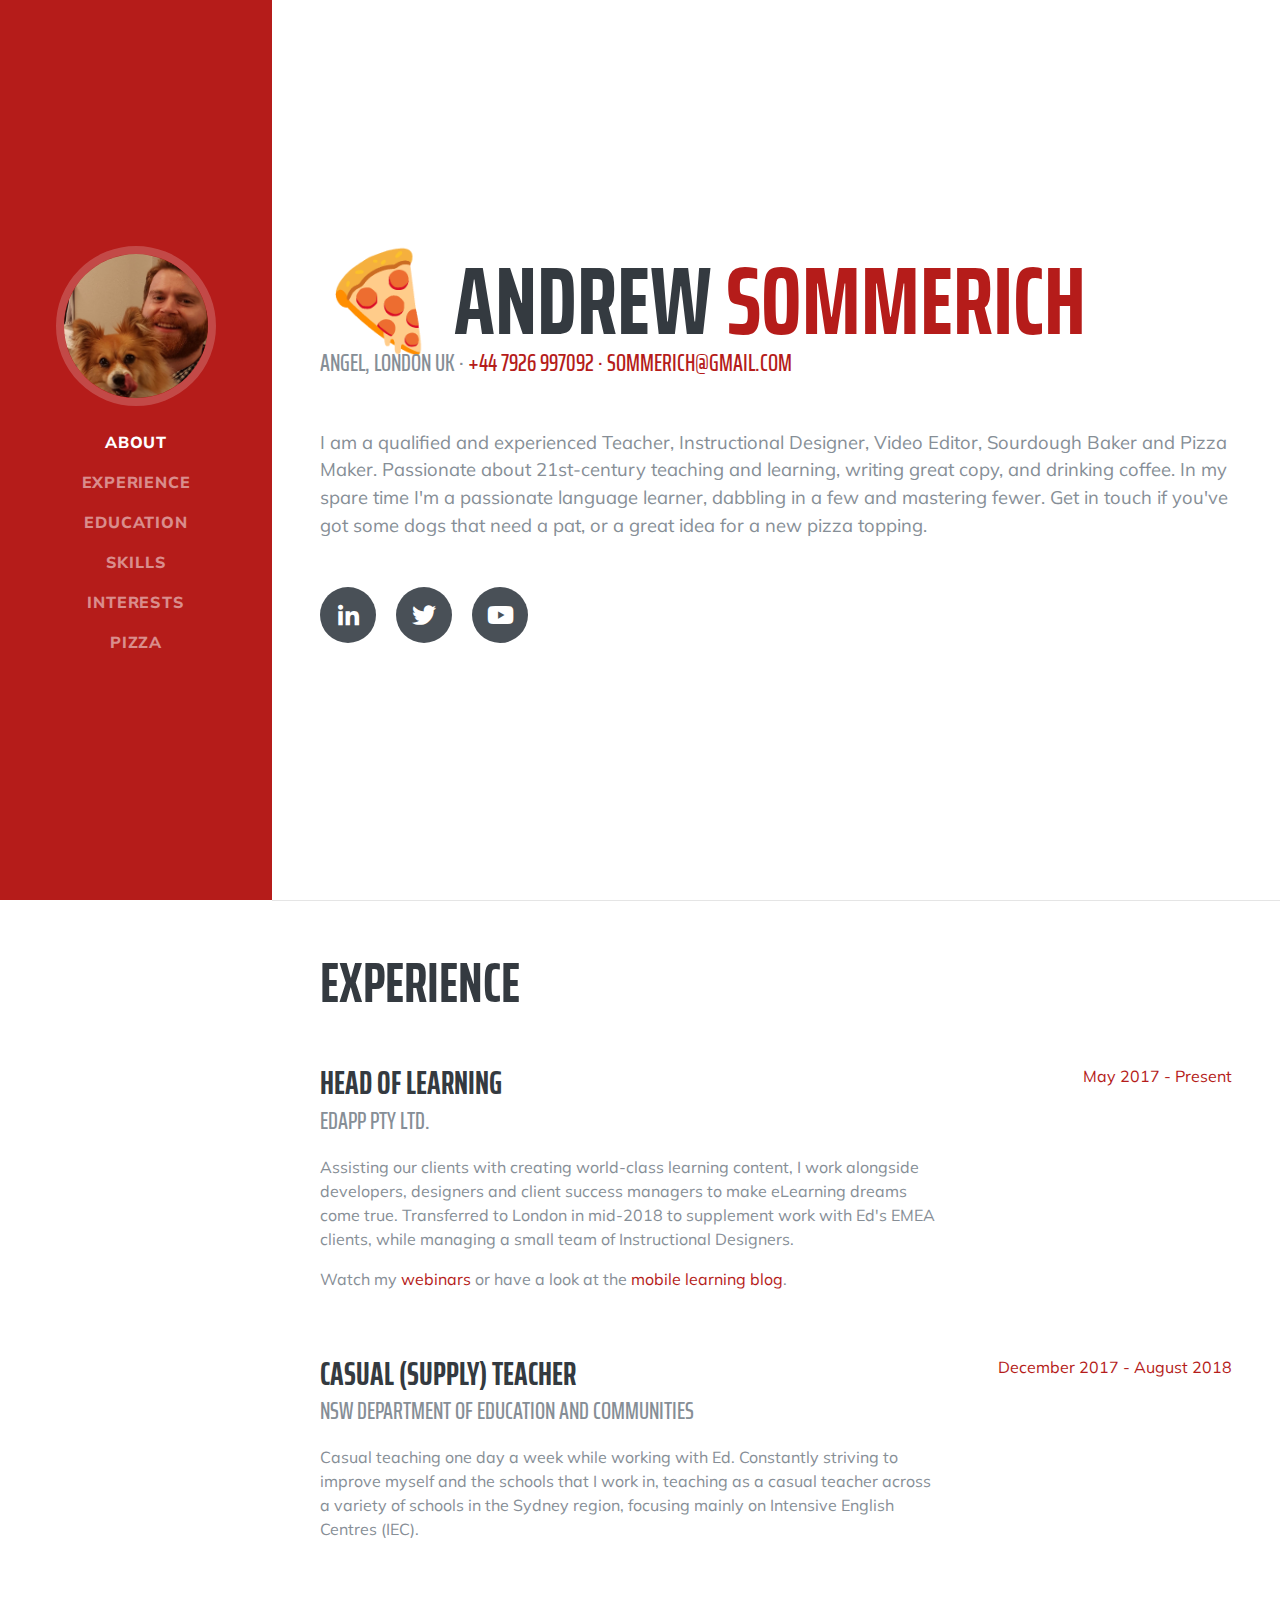
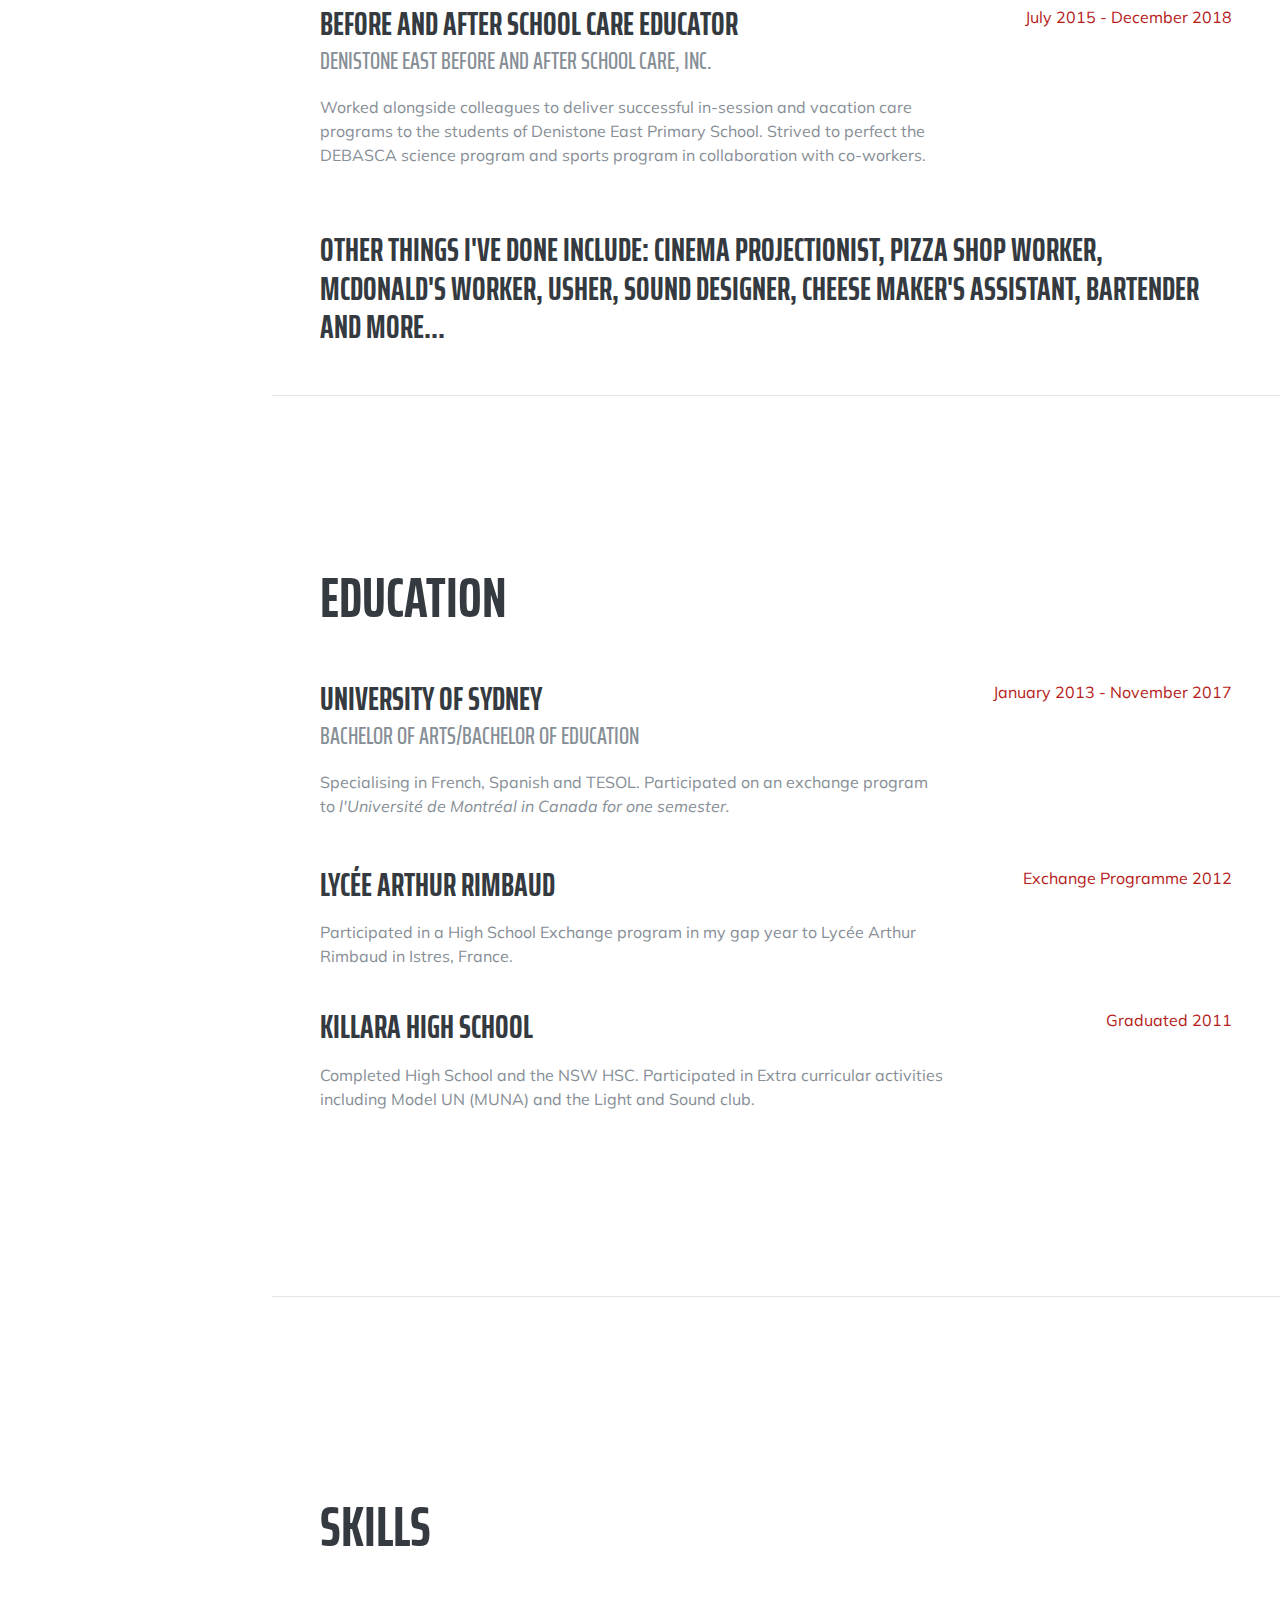
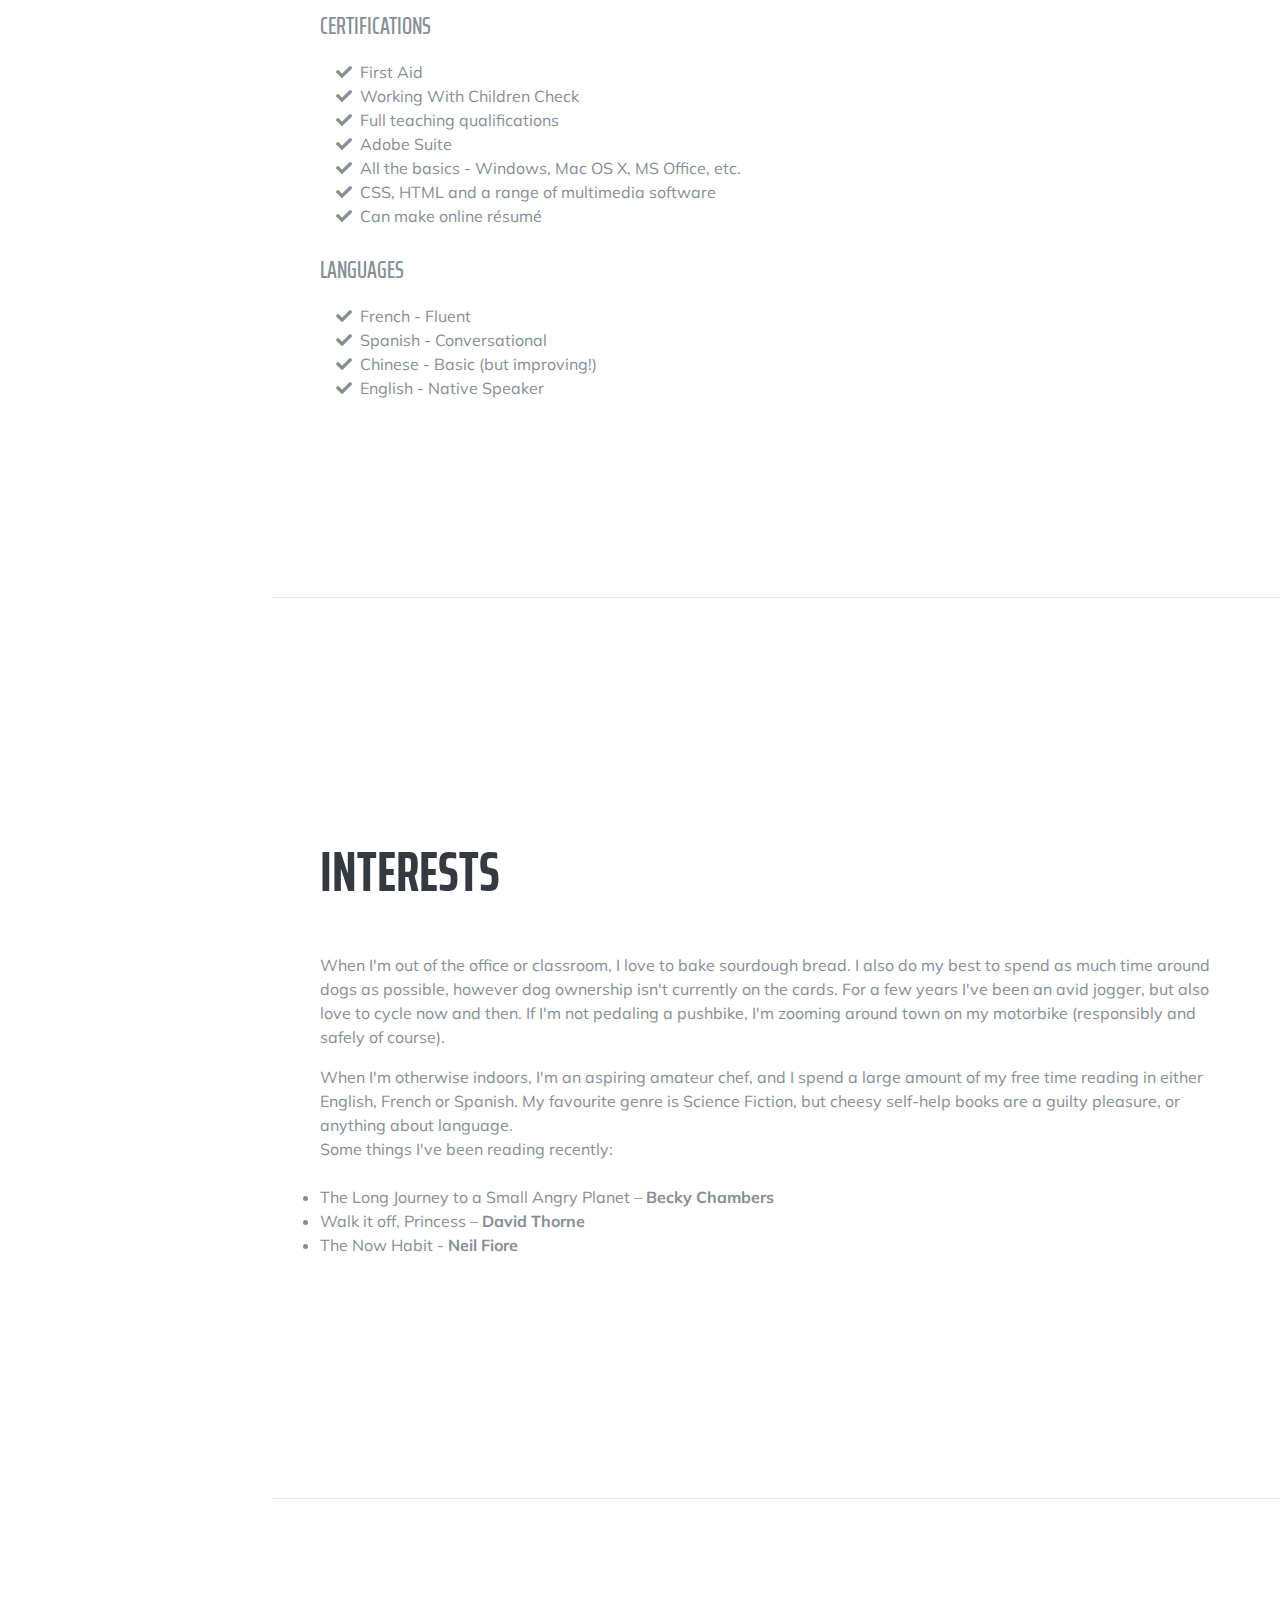
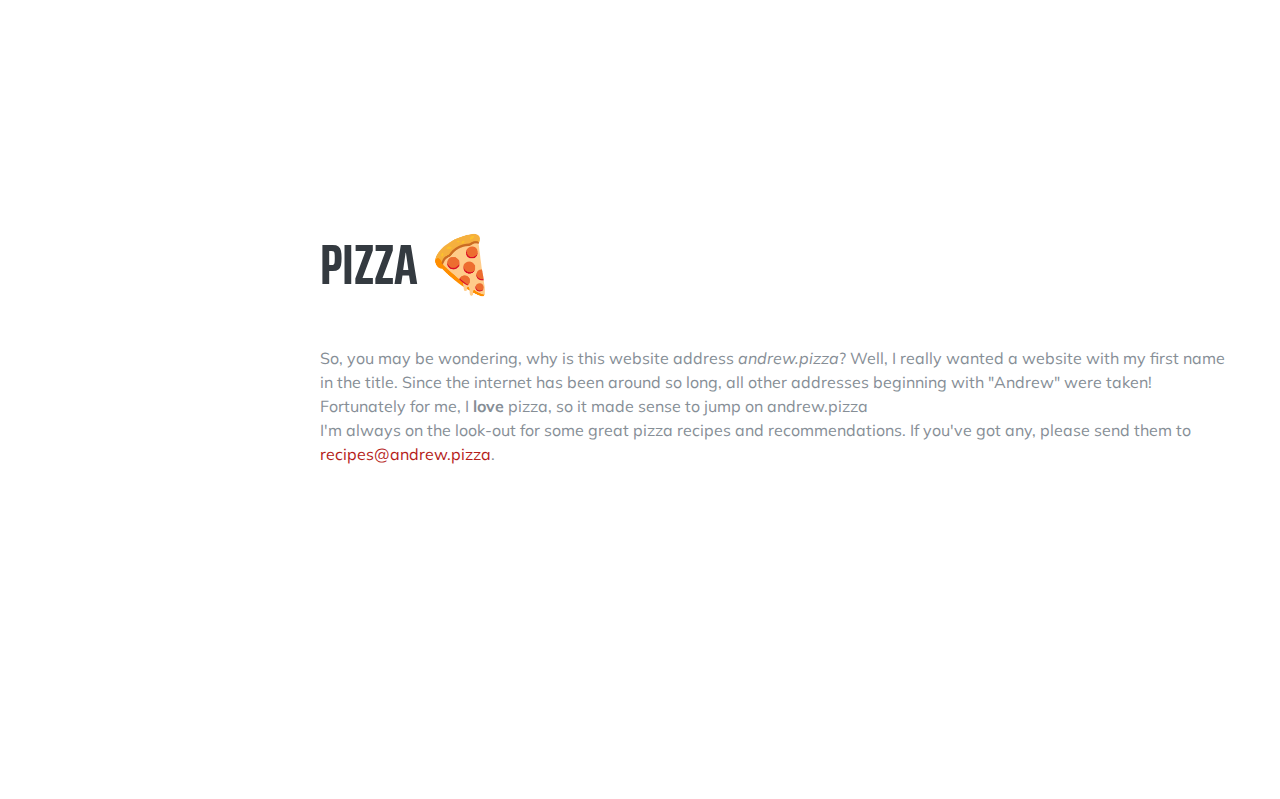
==== commit 2a8c9cd1: "New Updates" ====
--- a/index.html
+++ b/index.html
@@ -20,7 +20,7 @@
 
     <!-- Custom styles for this template -->
     <link href="css/resume.css" rel="stylesheet">
-    <link rel="shortcut icon" href="/favicon.png" />
+    <link rel="shortcut icon" href="/favicon.png">
 
   </head>
 
@@ -67,10 +67,10 @@
           <h1 class="mb-0"> 🍕 Andrew
             <span class="text-primary">Sommerich</span>
           </h1>
-          <div class="subheading mb-5"> Angel, London UK · <a href="tel:+447926997092">+44 7926 997092</a>
+          <div class="subheading mb-5"> Angel, London UK · <a href="tel:+447926997092">+44 7926 997092 · </a>
             <a href="mailto:sommerich@gmail.com">sommerich@gmail.com</a>
           </div>
-          <p class="lead mb-5">I am a qualified and experienced Teacher, Instructional Designer, Video Editor, Sourdough Baker and Pizza Maker. Passionate about professional development for educators. Constantly looking for new ways to engage students and modernise the Education industry. Passionate language learner, dabbling in many and mastering fewer. Get in touch if you've got some dogs that need a pat. </p>
+          <p class="lead mb-5">I am a qualified and experienced Teacher, Instructional Designer, Video Editor, Sourdough Baker and Pizza Maker. Passionate about 21st-century teaching and learning, writing great copy, and drinking coffee. In my spare time I'm a passionate language learner, dabbling in a few and mastering fewer. Get in touch if you've got some dogs that need a pat, or a great idea for a new pizza topping. </p>
                       <div class="social-icons">
             <a href="https://www.linkedin.com/in/asommerich/">
               <i class="fab fa-linkedin-in"></i>
@@ -91,7 +91,8 @@
             <div class="resume-content mr-auto">
               <h3 class="mb-0">Head of Learning</h3>
               <div class="subheading mb-3">EdApp Pty Ltd. </div>
-              <p>Assisting our clients with creating world-class learning content, I work alongside developers, designers and client success managers to make eLearning dreams come true.</p>
+              <p>Assisting our clients with creating world-class learning content, I work alongside developers, designers and client success managers to make eLearning dreams come true. Transferred to London in mid-2018 to supplement work with Ed's EMEA clients, while managing a small team of Instructional Designers. </p>
+                <p>Watch my <a href="https://www.youtube.com/channel/UCgDNMep0ASddBGi7HV5-dJg">webinars</a> or have a look at the <a href="https://www.edapp.com/blog/">mobile learning blog</a>.</p>
             </div>
             <div class="resume-date text-md-right">
               <span class="text-primary">May 2017 - Present</span>
@@ -100,12 +101,12 @@
 
           <div class="resume-item d-flex flex-column flex-md-row mb-5">
             <div class="resume-content mr-auto">
-              <h3 class="mb-0">Teacher</h3>
+              <h3 class="mb-0">Casual (Supply) Teacher</h3>
               <div class="subheading mb-3">NSW Department of Education and Communities</div>
-              <p>Constantly striving to improve myself and the schools that I work in, teaching as a casual teacher across a variety of schools in the Sydney region, focusing mainly on Intensive English Centres (IECs).</p>
-            </div>
-            <div class="resume-date text-md-right">
-              <span class="text-primary">December 2017 - Present</span>
+              <p>Casual teaching one day a week while working with Ed. Constantly striving to improve myself and the schools that I work in, teaching as a casual teacher across a variety of schools in the Sydney region, focusing mainly on Intensive English Centres (IEC).</p>
+            </div>
+            <div class="resume-date text-md-right">
+              <span class="text-primary">December 2017 - August 2018</span>
             </div>
           </div>
 
@@ -121,7 +122,7 @@
                 </div>
               
         <div class="resume-content mr-auto">
-        <h3 class="mb-0">Other Jobs I've had include: Cinema projectionist, pizza shop worker, McDonald's worker, Usher, sound designer, cheese maker's assistant, bartender and more... </h3>
+        <h3 class="mb-0">Other things I've done include: Cinema projectionist, pizza shop worker, McDonald's worker, Usher, sound designer, cheese maker's assistant, bartender and more... </h3>
           </div>
 
       
@@ -186,7 +187,16 @@
               Working With Children Check</li>
             <li>
               <i class="fa-li fa fa-check"></i>
-              Qualified to Teach in NSW</li>
+              Full teaching qualifications</li>
+            <li>
+             <i class="fa-li fa fa-check"></i>
+              Adobe Suite</li>
+            <li>
+             <i class="fa-li fa fa-check"></i>
+              All the basics - Windows, Mac OS X, MS Office, etc.</li>
+            <li>
+            <i class="fa-li fa fa-check"></i>
+              CSS, HTML and a range of multimedia software</li>
             <li>
               <i class="fa-li fa fa-check"></i>
               Can make online résumé</li>
@@ -215,8 +225,19 @@
       <section class="resume-section p-3 p-lg-5 d-flex flex-column" id="interests">
         <div class="my-auto">
           <h2 class="mb-5">Interests</h2>
-          <p>When I'm out of the office or classroom, I love to bake sourdough bread. I also do my best to spend as much time around dogs as possible, however dog ownership isn't currently on the cards. For a few years I've been an avid jogger, but also love to cycle as much as I can. If I'm not pedaling a pushbike, I'm zooming around town on my motorbike (responsibly and safely of course). </p>
-          <p class="mb-0">When I'm otherwise indoors, I'm an aspiring amateur chef, and I spend a large amount of my free time reading in either English, French or Spanish. My favourite genre is Science Fiction, but cheesy Self-Help books are a guilty pleasure. </p>
+          <p>When I'm out of the office or classroom, I love to bake sourdough bread. I also do my best to spend as much time around dogs as possible, however dog ownership isn't currently on the cards. For a few years I've been an avid jogger, but also love to cycle now and then. If I'm not pedaling a pushbike, I'm zooming around town on my motorbike (responsibly and safely of course). </p>
+          <p class="mb-0">When I'm otherwise indoors, I'm an aspiring amateur chef, and I spend a large amount of my free time reading in either English, French or Spanish. My favourite genre is Science Fiction, but cheesy self-help books are a guilty pleasure, or anything about language. </p>
+        <p class="mb-0">Some things I've been reading recently:</p>
+            <br>
+            <li>
+              <i class="fa-li fa fa-book"></i>
+              The Long Journey to a Small Angry Planet – <b>Becky Chambers</b> </li>
+            <li>
+              <i class="fa-li fa fa-book"></i>
+              Walk it off, Princess – <b>David Thorne</b></li>
+            <li>
+              <i class="fa-li fa fa-book"></i>
+              The Now Habit - <b>Neil Fiore</b> </li>
         </div>
       </section>
 
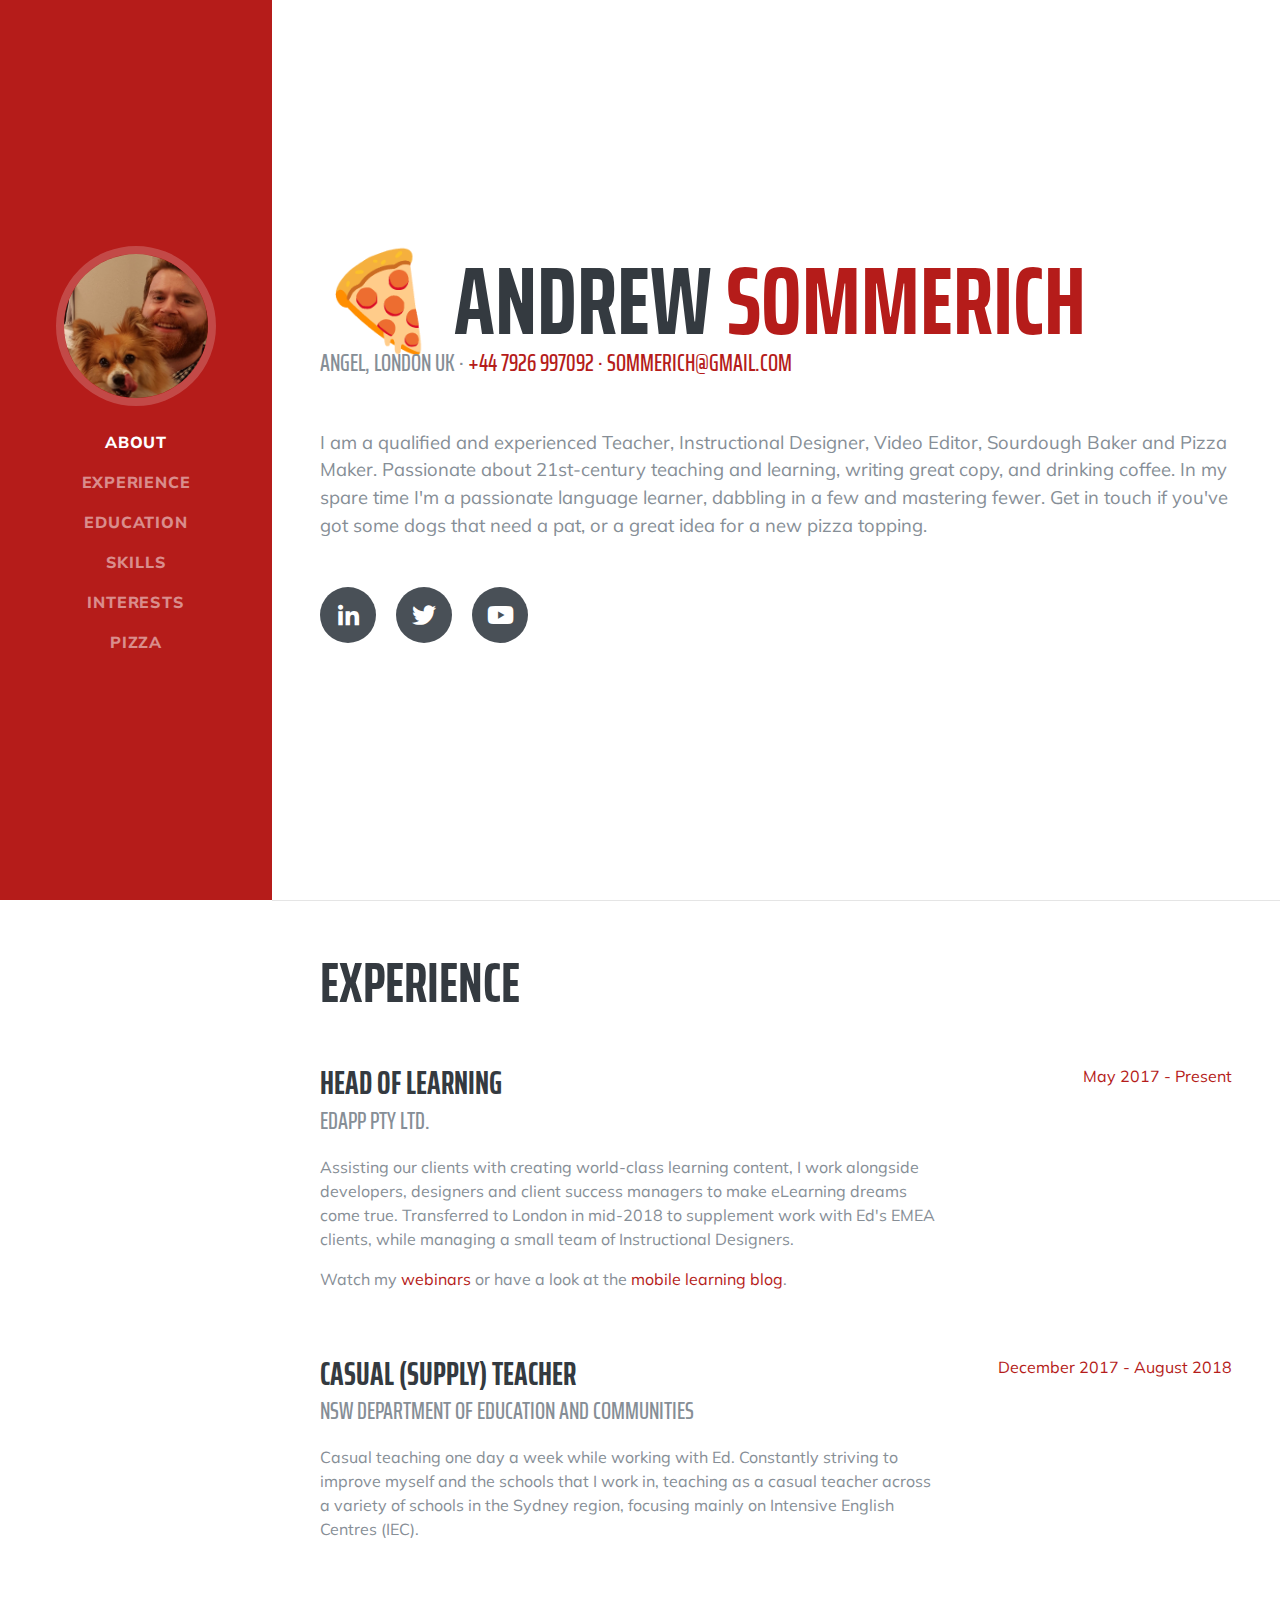
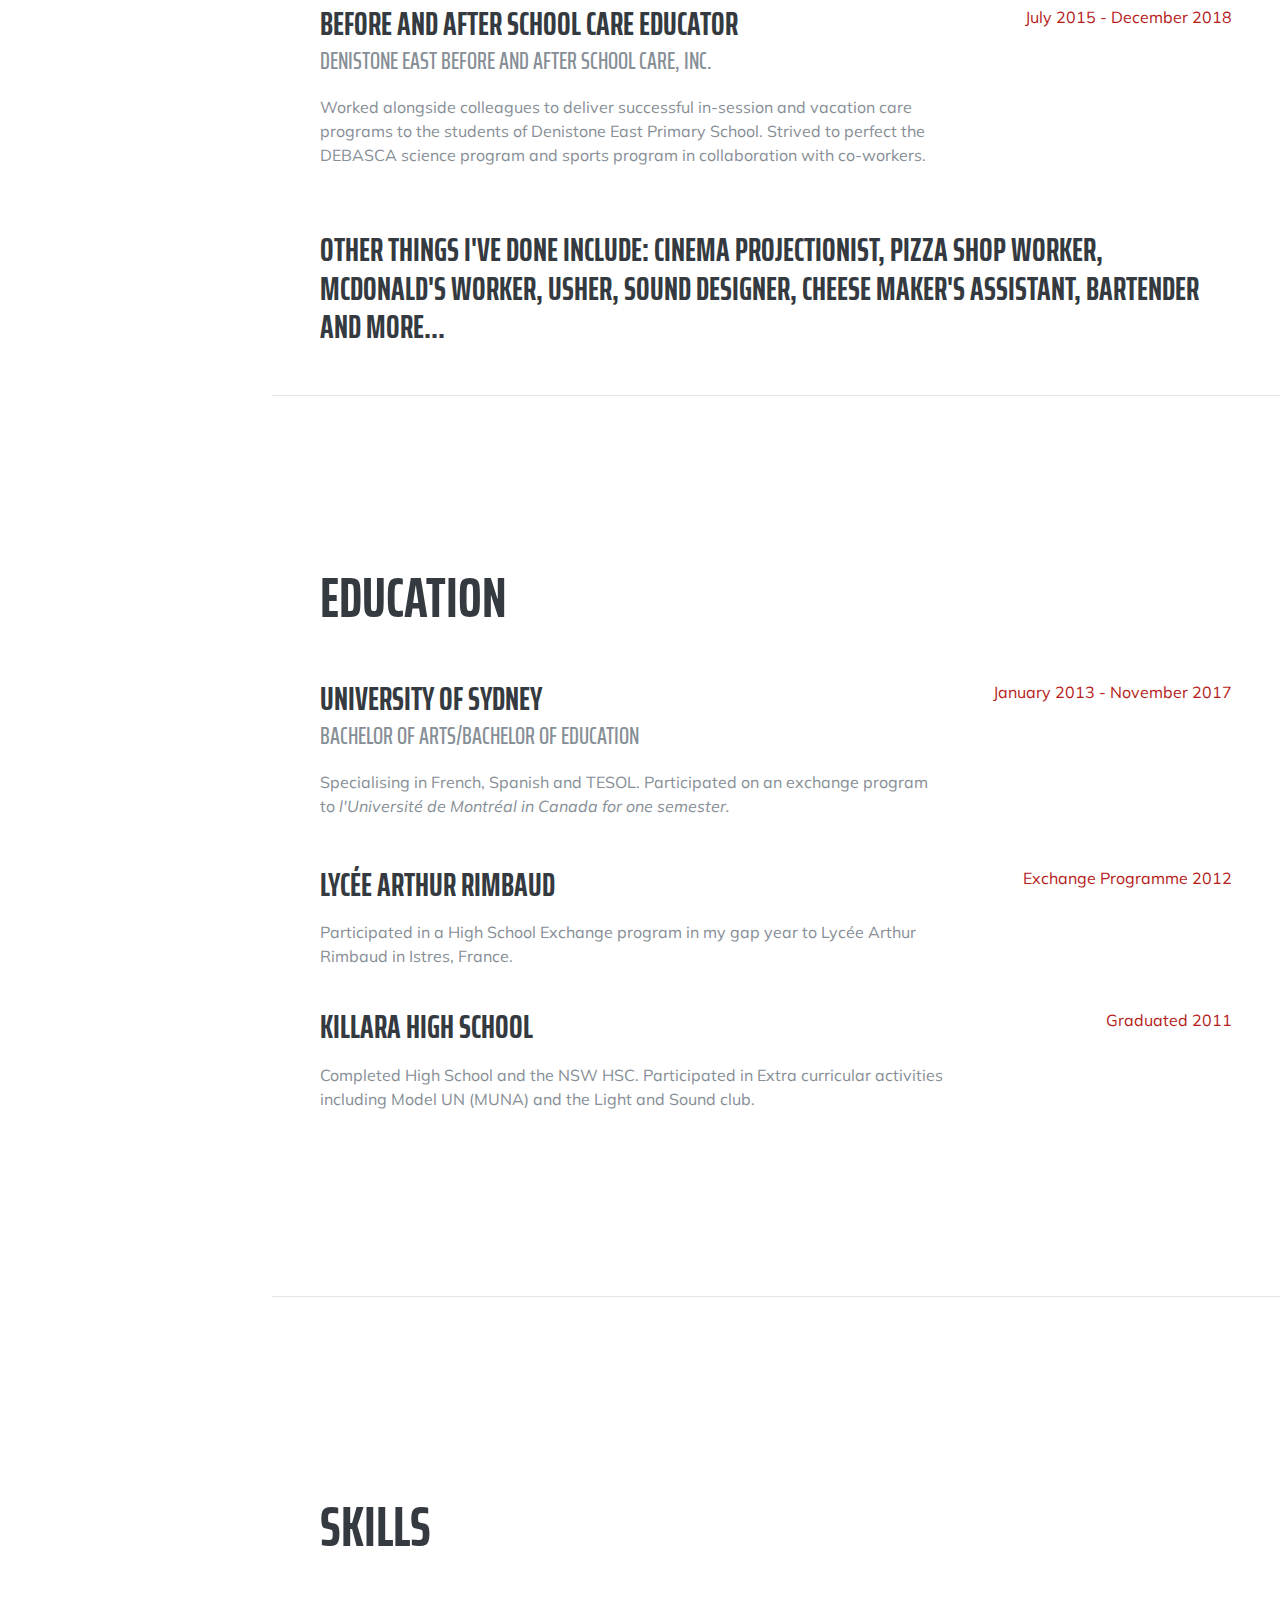
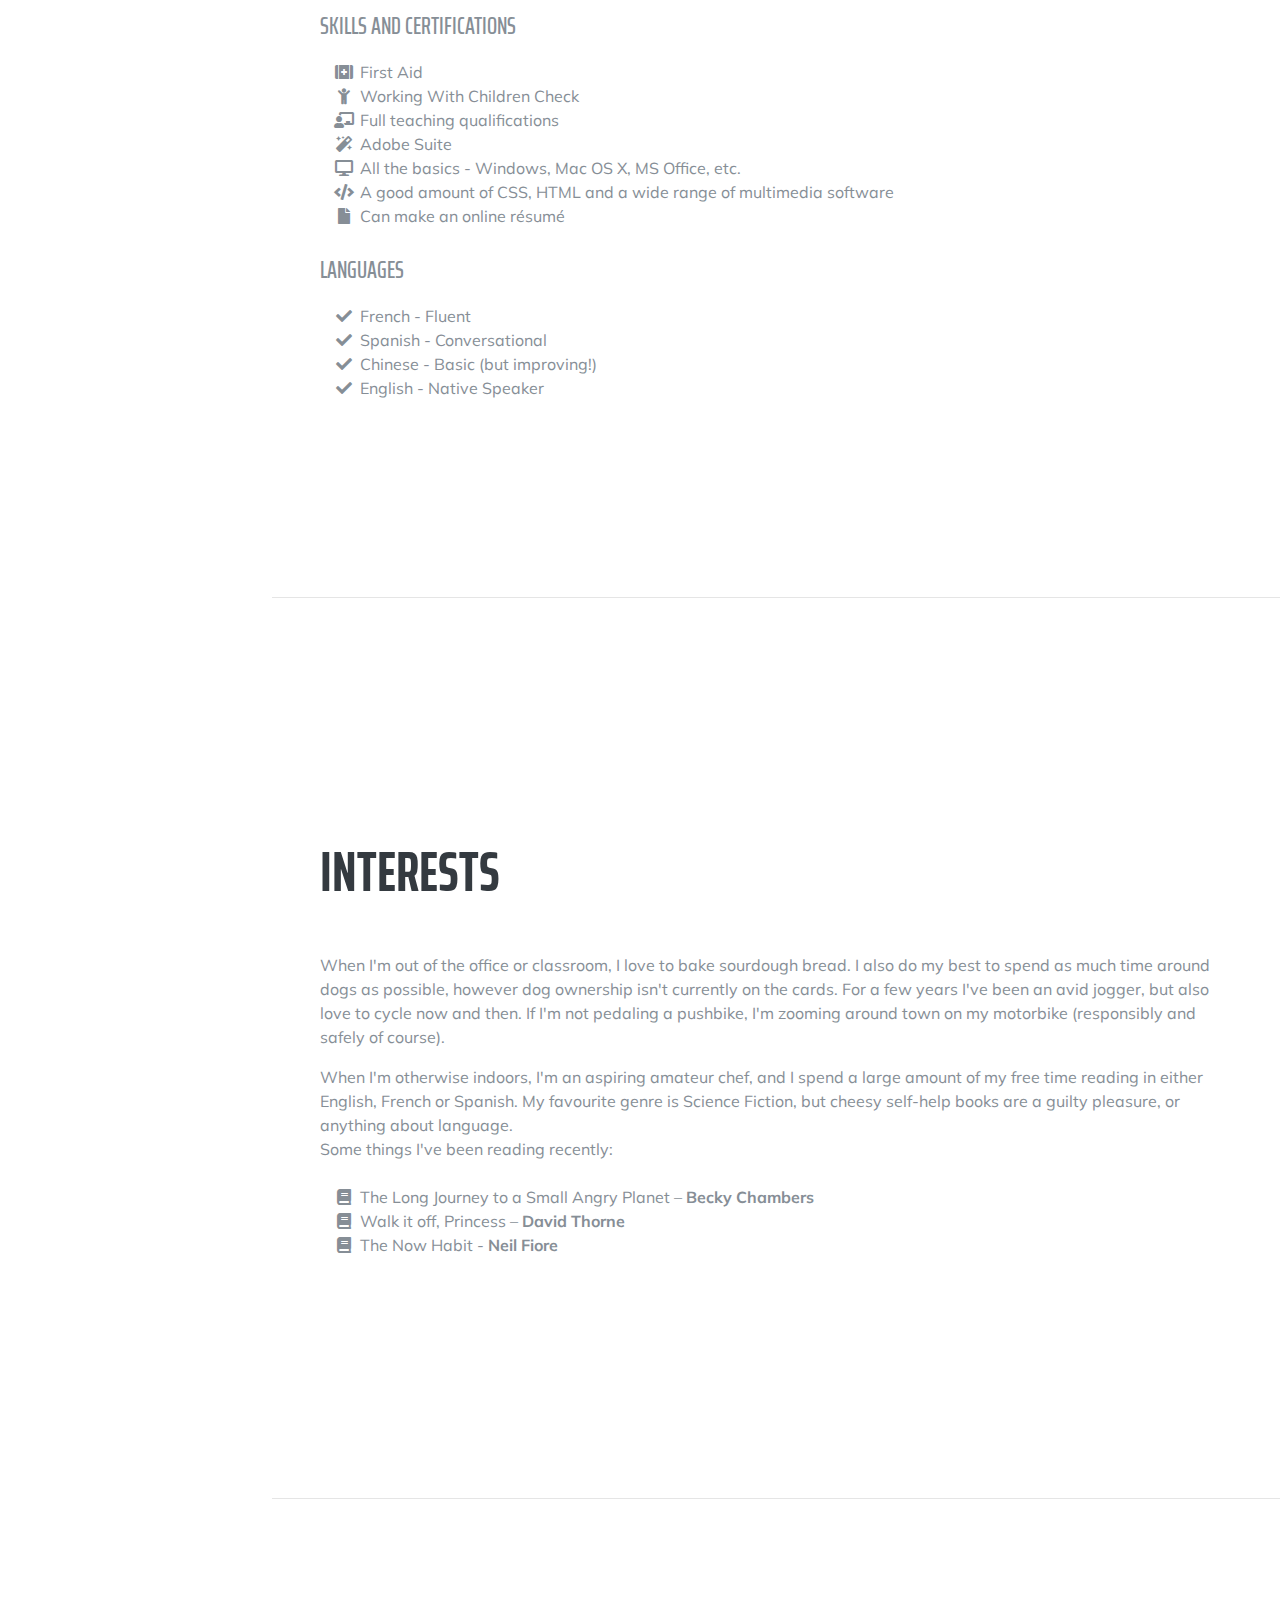
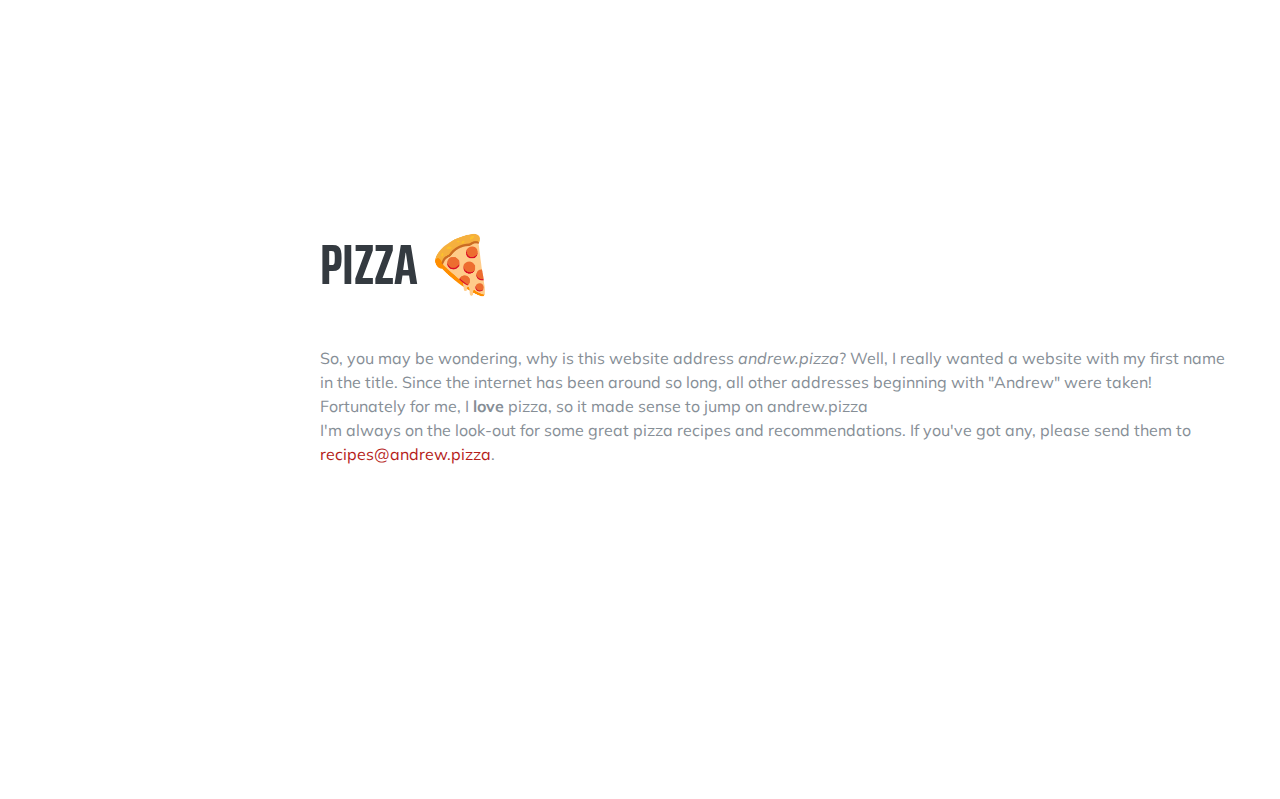
==== commit cf522b59: "Icons-added" ====
--- a/index.html
+++ b/index.html
@@ -177,29 +177,29 @@
           <h2 class="mb-5">Skills</h2>
 
 
-          <div class="subheading mb-3">Certifications</div>
+          <div class="subheading mb-3">Skills and Certifications</div>
           <ul class="fa-ul mb-0">
             <li>
-              <i class="fa-li fa fa-check"></i>
+              <i class="fa-li fa fa-first-aid"></i>
               First Aid</li>
             <li>
-              <i class="fa-li fa fa-check"></i>
+              <i class="fa-li fa fa-child"></i>
               Working With Children Check</li>
             <li>
-              <i class="fa-li fa fa-check"></i>
+              <i class="fa-li fa fa-chalkboard-teacher"></i>
               Full teaching qualifications</li>
             <li>
-             <i class="fa-li fa fa-check"></i>
+             <i class="fa-li fa fa-magic"></i>
               Adobe Suite</li>
             <li>
-             <i class="fa-li fa fa-check"></i>
+             <i class="fa-li fa fa-desktop"></i>
               All the basics - Windows, Mac OS X, MS Office, etc.</li>
             <li>
-            <i class="fa-li fa fa-check"></i>
-              CSS, HTML and a range of multimedia software</li>
-            <li>
-              <i class="fa-li fa fa-check"></i>
-              Can make online résumé</li>
+            <i class="fa-li fa fa-code"></i>
+              A good amount of CSS, HTML and a wide range of multimedia software</li>
+            <li>
+              <i class="fa-li fa fa-file"></i>
+              Can make an online résumé</li>
           </ul>
             <br>
             <div class="subheading mb-3">Languages</div>
@@ -228,6 +228,7 @@
           <p>When I'm out of the office or classroom, I love to bake sourdough bread. I also do my best to spend as much time around dogs as possible, however dog ownership isn't currently on the cards. For a few years I've been an avid jogger, but also love to cycle now and then. If I'm not pedaling a pushbike, I'm zooming around town on my motorbike (responsibly and safely of course). </p>
           <p class="mb-0">When I'm otherwise indoors, I'm an aspiring amateur chef, and I spend a large amount of my free time reading in either English, French or Spanish. My favourite genre is Science Fiction, but cheesy self-help books are a guilty pleasure, or anything about language. </p>
         <p class="mb-0">Some things I've been reading recently:</p>
+            <ul class="fa-ul mb-0">
             <br>
             <li>
               <i class="fa-li fa fa-book"></i>
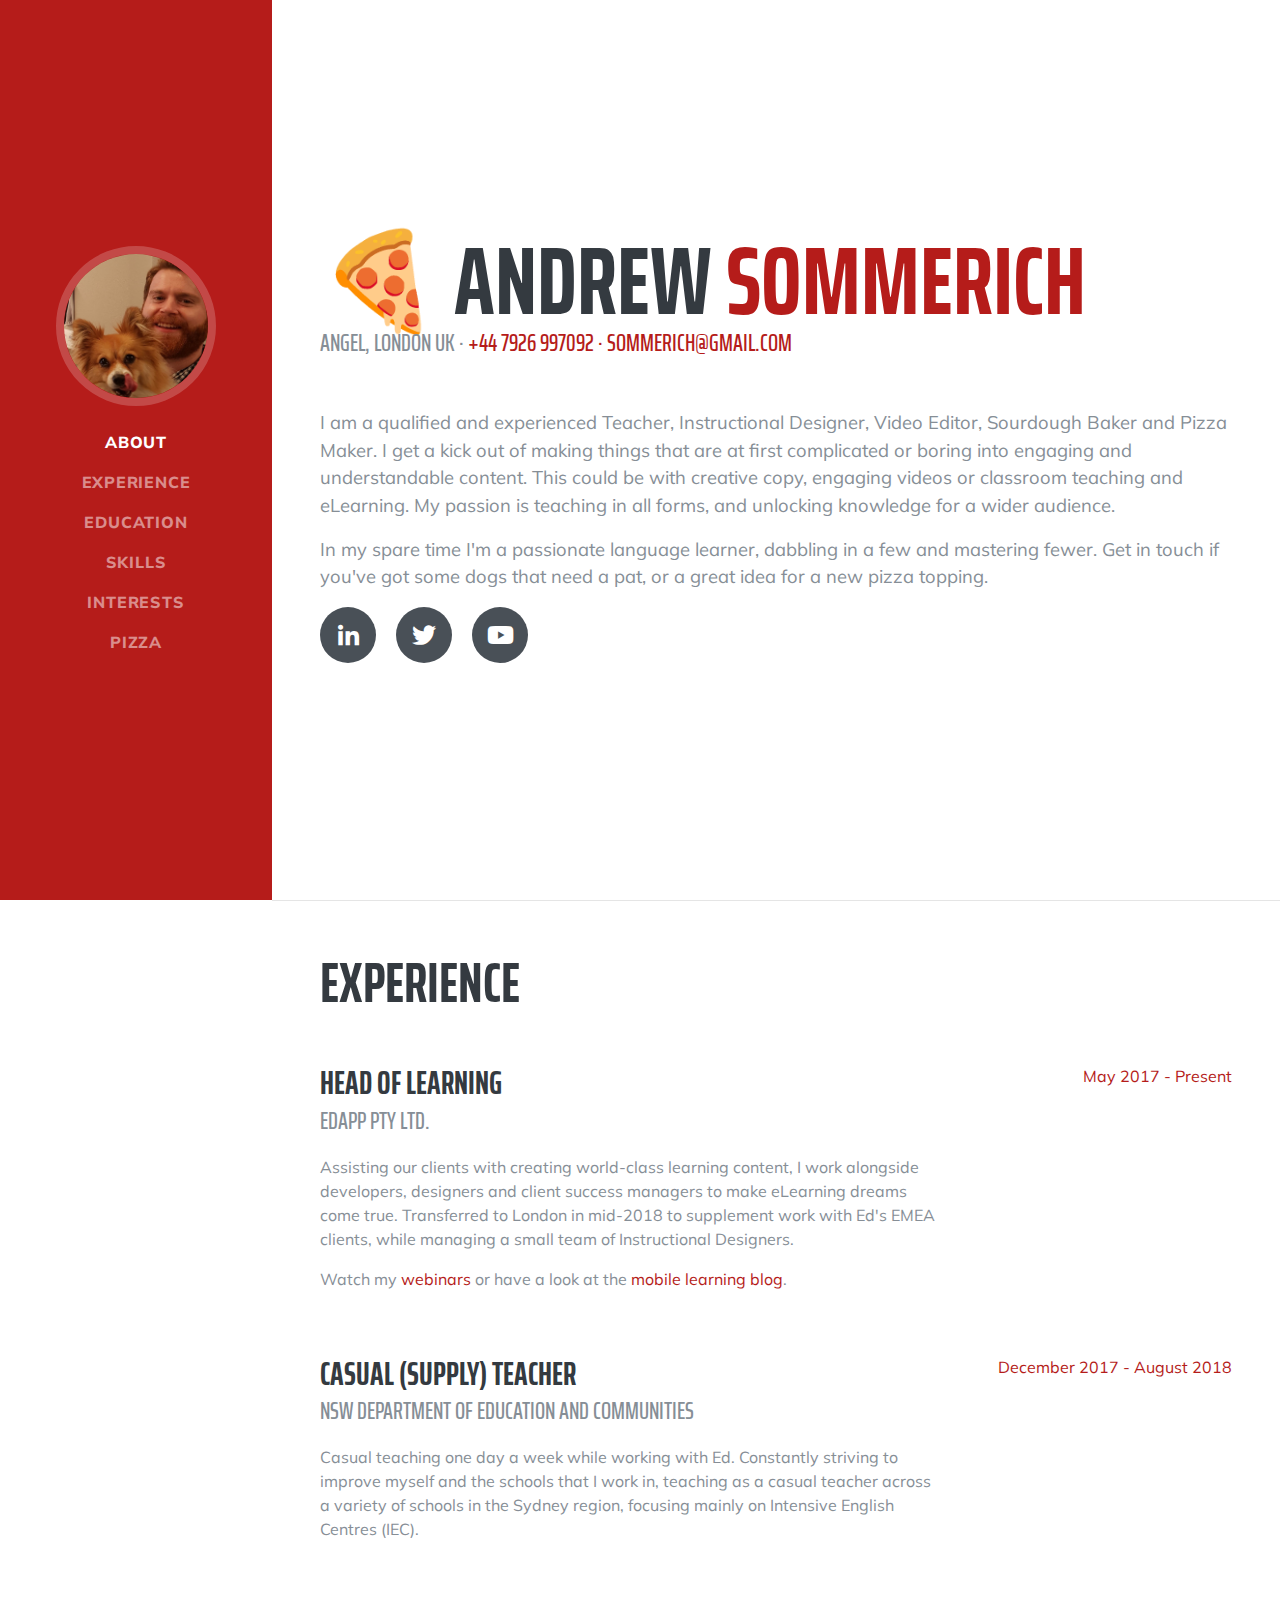
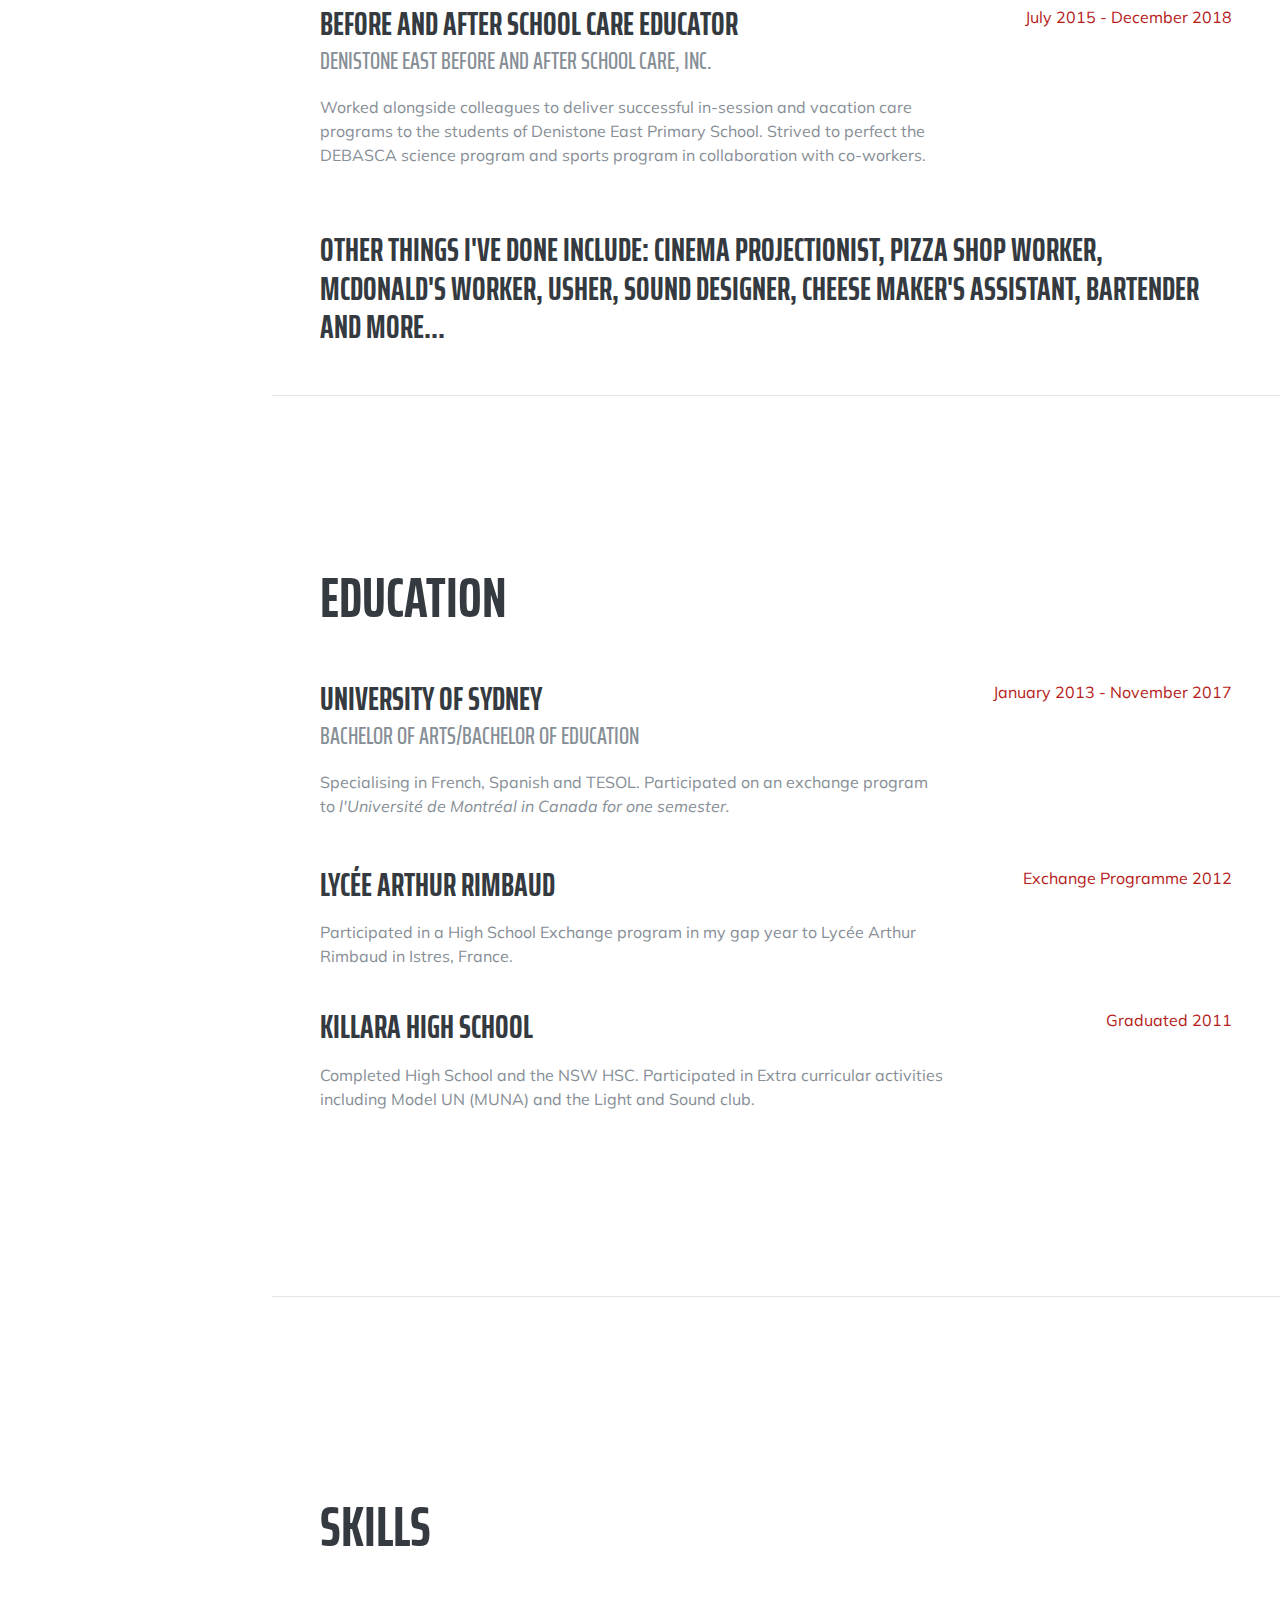
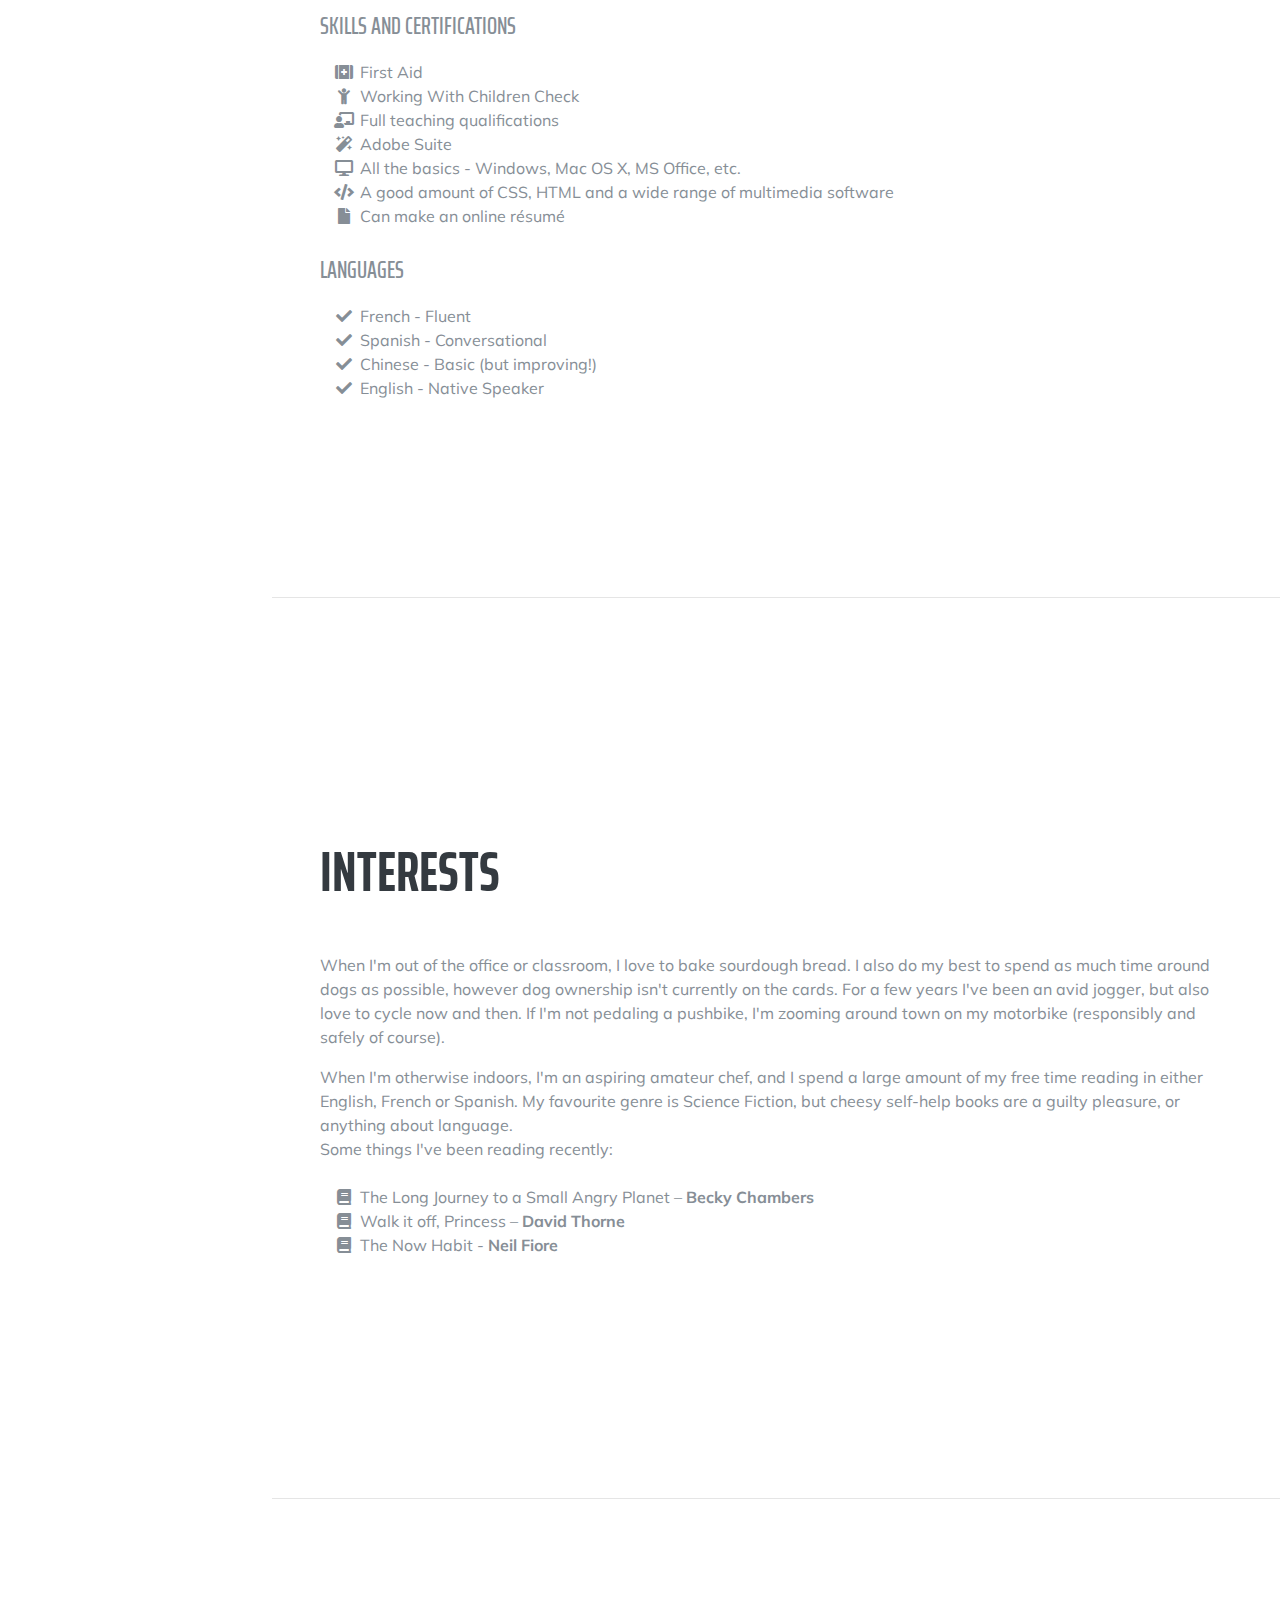
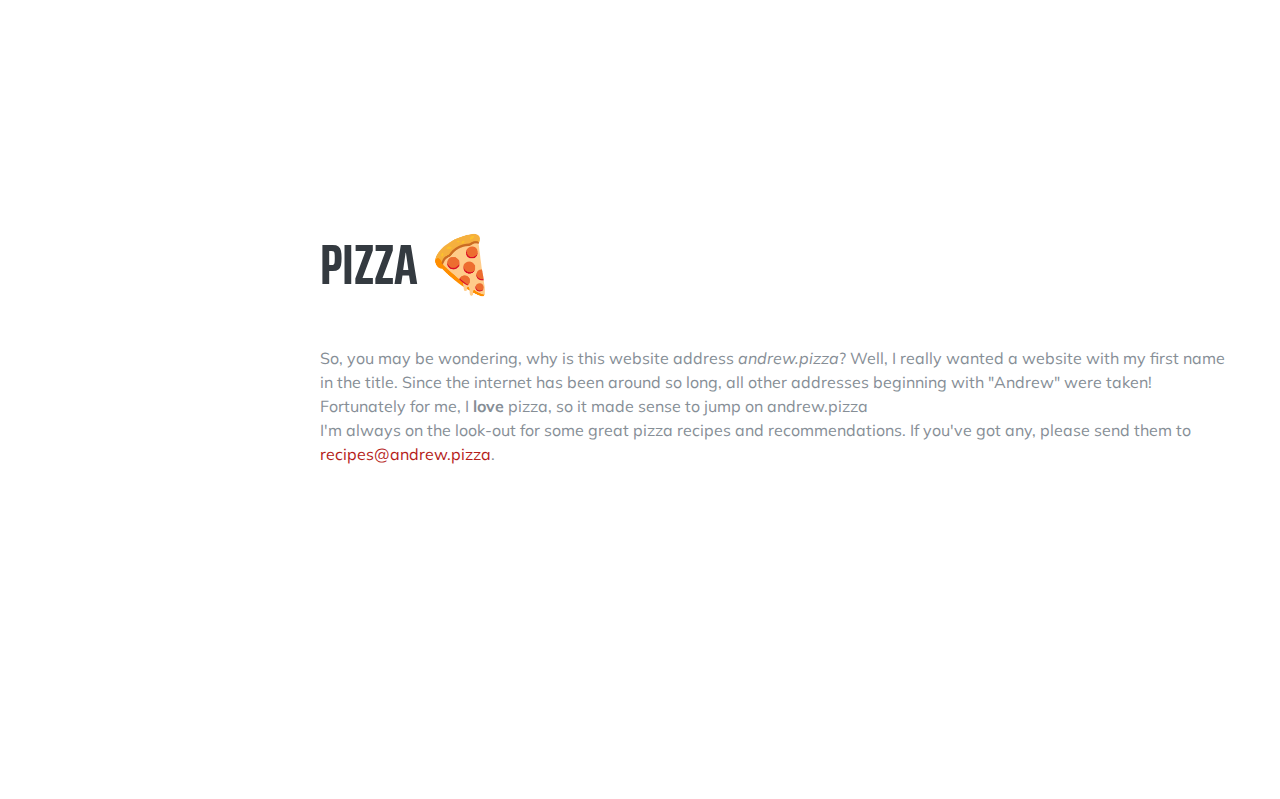
==== commit 5a671d15: "copy changes" ====
--- a/index.html
+++ b/index.html
@@ -70,7 +70,8 @@
           <div class="subheading mb-5"> Angel, London UK · <a href="tel:+447926997092">+44 7926 997092 · </a>
             <a href="mailto:sommerich@gmail.com">sommerich@gmail.com</a>
           </div>
-          <p class="lead mb-5">I am a qualified and experienced Teacher, Instructional Designer, Video Editor, Sourdough Baker and Pizza Maker. Passionate about 21st-century teaching and learning, writing great copy, and drinking coffee. In my spare time I'm a passionate language learner, dabbling in a few and mastering fewer. Get in touch if you've got some dogs that need a pat, or a great idea for a new pizza topping. </p>
+            <p class="lead mb-3">I am a qualified and experienced Teacher, Instructional Designer, Video Editor, Sourdough Baker and Pizza Maker. I get a kick out of making things that are at first complicated or boring into engaging and understandable content. This could be with creative copy, engaging videos or  classroom teaching and eLearning. My passion is teaching in all forms, and unlocking knowledge for a wider audience.</p>
+            <p class="lead mb-3">In my spare time I'm a passionate language learner, dabbling in a few and mastering fewer. Get in touch if you've got some dogs that need a pat, or a great idea for a new pizza topping. </p>
                       <div class="social-icons">
             <a href="https://www.linkedin.com/in/asommerich/">
               <i class="fab fa-linkedin-in"></i>
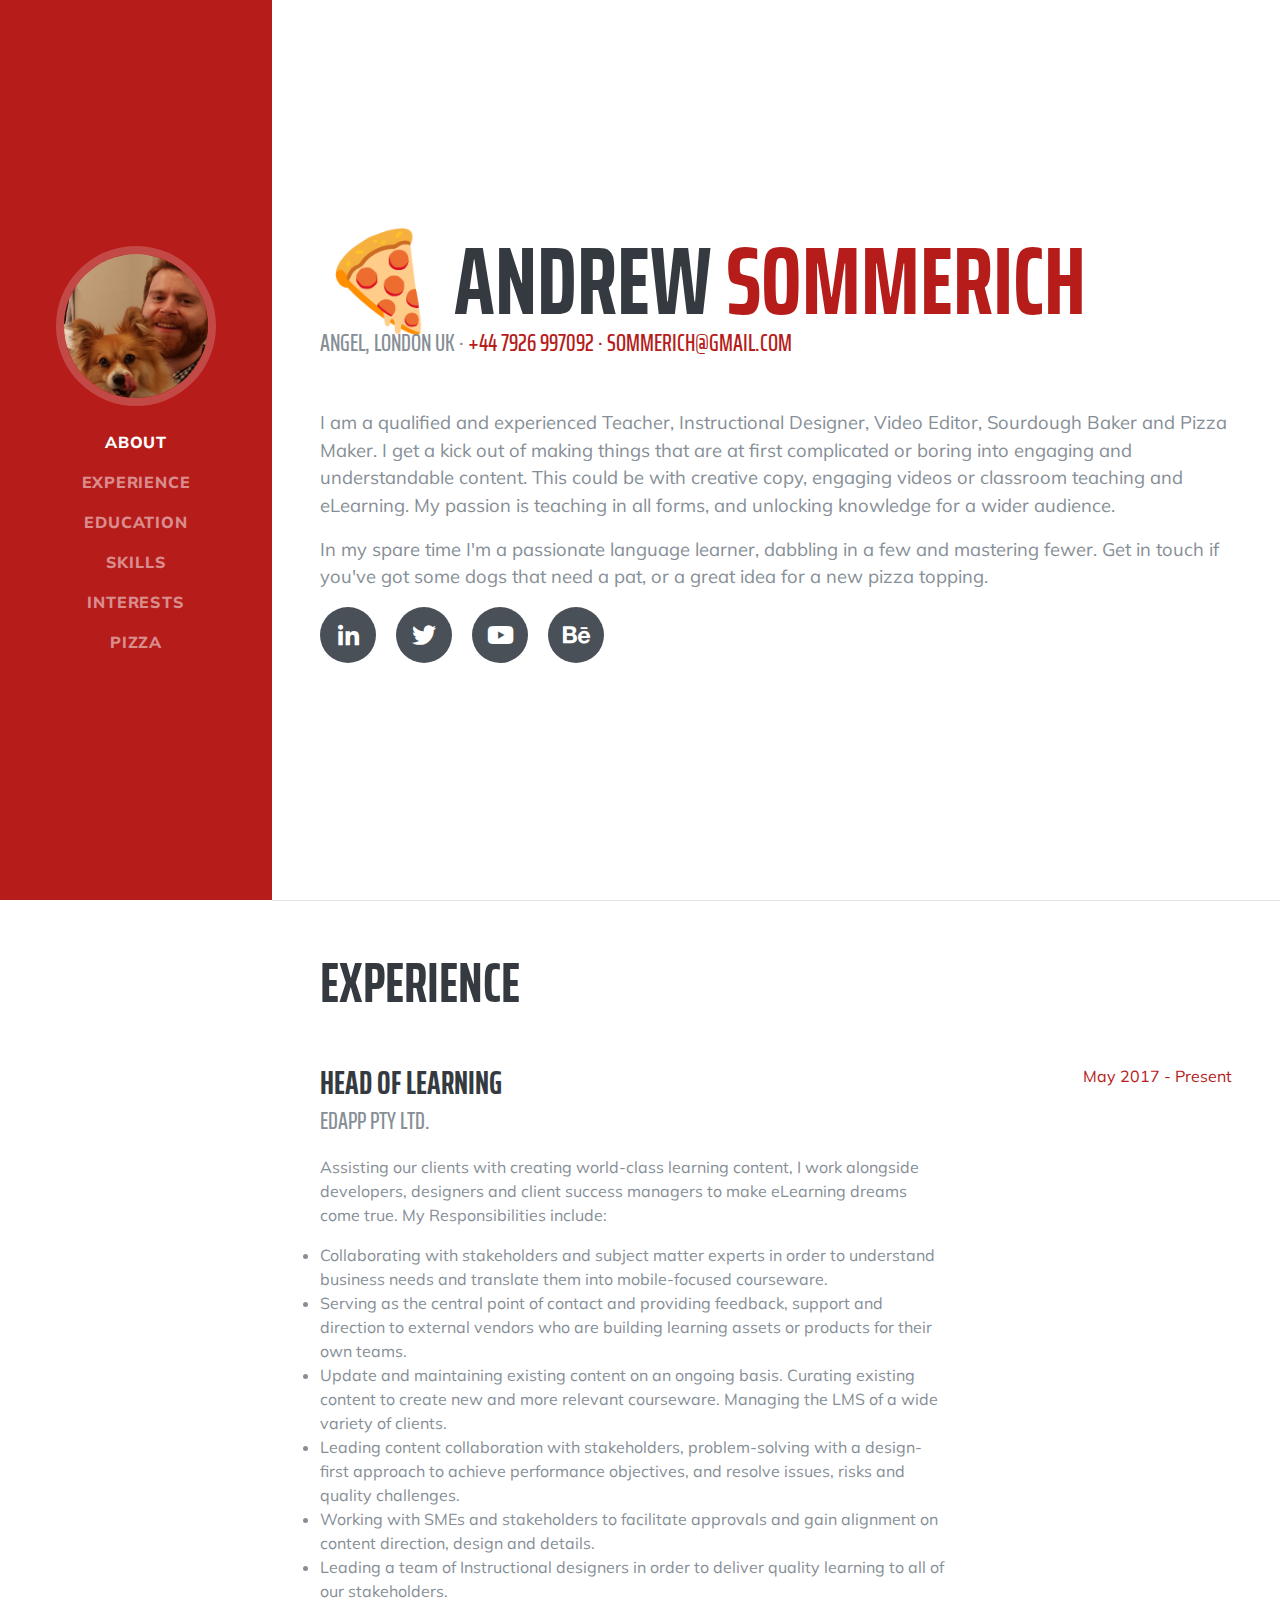
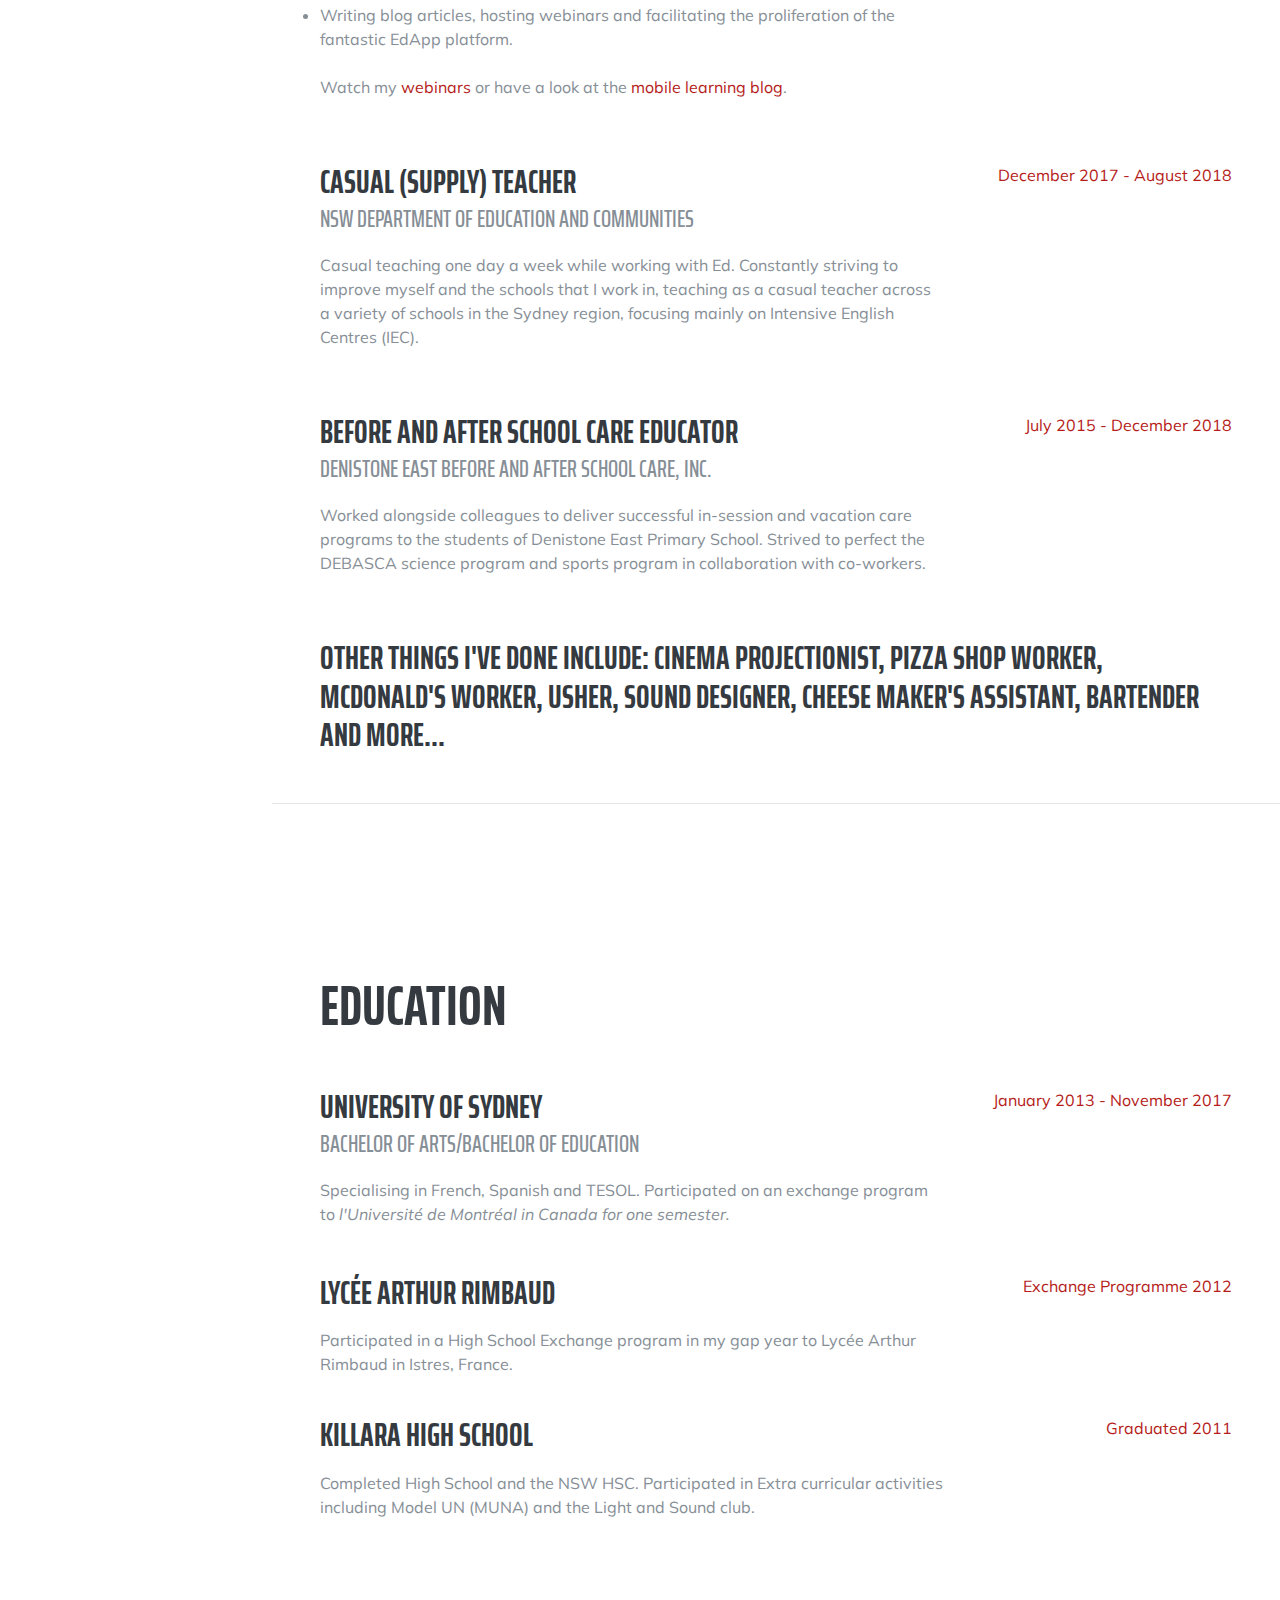
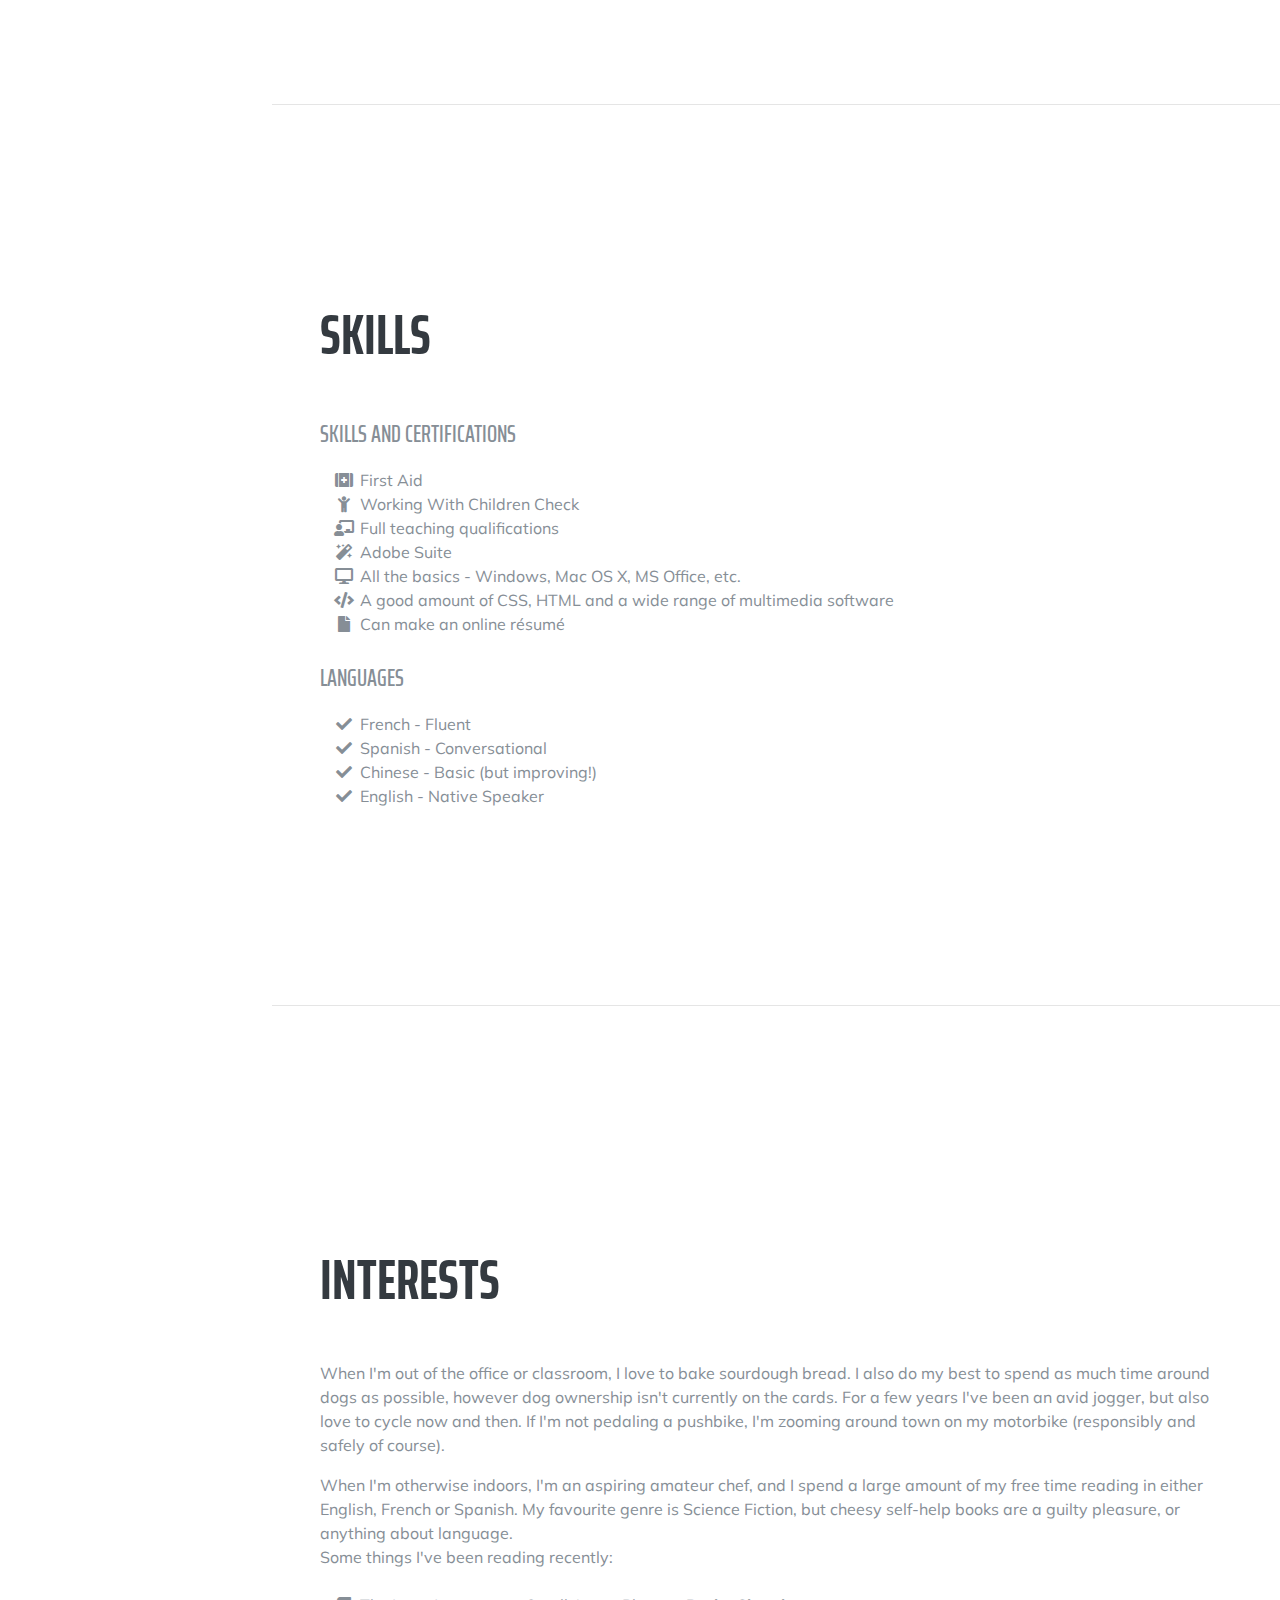
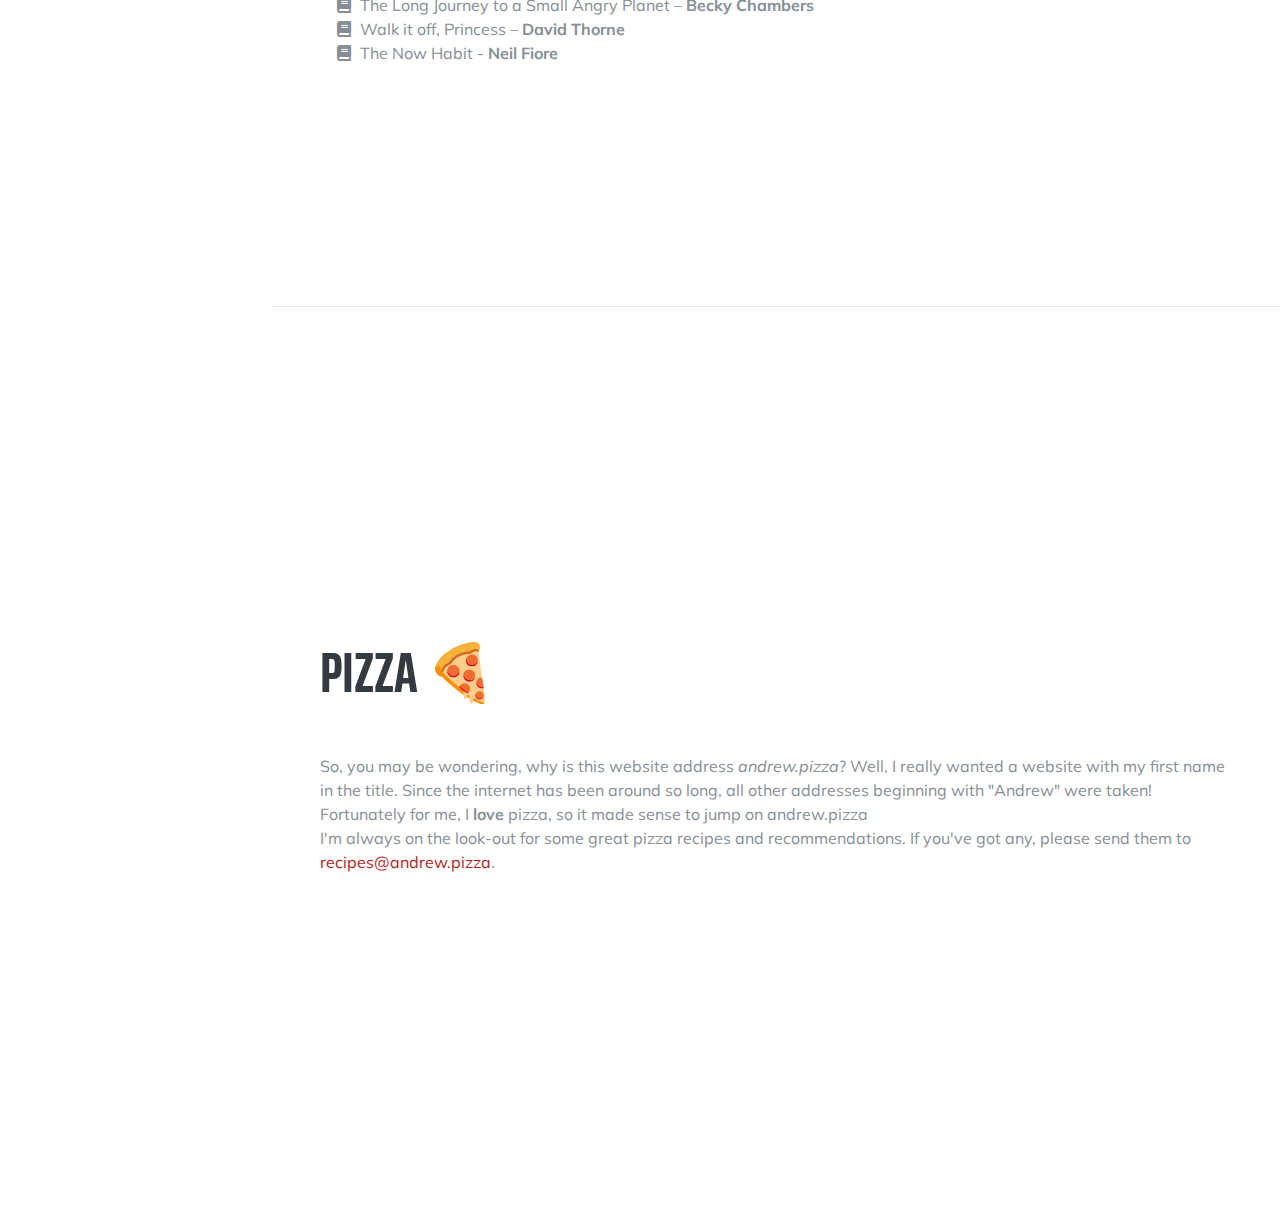
==== commit e40a61e6: "few updates" ====
--- a/index.html
+++ b/index.html
@@ -82,6 +82,9 @@
             <a href="https://www.youtube.com/channel/UCc9nWxdUP1vNT2GMvXXF3OQ">
               <i class="fab fa-youtube"></i>                
             </a>
+            <a href="https://www.behance.net/asommerich/">
+              <i class="fab fa-behance"></i>  
+             </a>
             </div>
       </section>
       <hr class="m-0">
@@ -92,8 +95,17 @@
             <div class="resume-content mr-auto">
               <h3 class="mb-0">Head of Learning</h3>
               <div class="subheading mb-3">EdApp Pty Ltd. </div>
-              <p>Assisting our clients with creating world-class learning content, I work alongside developers, designers and client success managers to make eLearning dreams come true. Transferred to London in mid-2018 to supplement work with Ed's EMEA clients, while managing a small team of Instructional Designers. </p>
-                <p>Watch my <a href="https://www.youtube.com/channel/UCgDNMep0ASddBGi7HV5-dJg">webinars</a> or have a look at the <a href="https://www.edapp.com/blog/">mobile learning blog</a>.</p>
+              <p>Assisting our clients with creating world-class learning content, I work alongside developers, designers and client success managers to make eLearning dreams come true. My Responsibilities include:</p>
+                  
+            <li>Collaborating with stakeholders and subject matter experts in order to understand business needs and translate them into mobile-focused courseware.</li> 
+            <li>Serving as the central point of contact and providing feedback, support and direction to external vendors who are building learning assets or products for their own teams.</li>
+<li>Update and maintaining existing content on an ongoing basis. Curating existing content to create new and more relevant courseware. Managing the LMS of a wide variety of clients. </li>
+<li>Leading content collaboration with stakeholders, problem-solving with a design-first approach to achieve performance objectives, and resolve issues, risks and quality challenges.</li>
+<li>Working with SMEs and stakeholders to facilitate approvals and gain alignment on content direction, design and details.</li>
+<li>Leading a team of Instructional designers in order to deliver quality learning to all of our stakeholders. </li>
+<li>Writing blog articles, hosting webinars and facilitating the proliferation of the fantastic EdApp platform. </li>
+                <br>
+<p>Watch my <a href="https://www.youtube.com/channel/UCgDNMep0ASddBGi7HV5-dJg">webinars</a> or have a look at the <a href="https://www.edapp.com/blog/">mobile learning blog</a>.</p>
             </div>
             <div class="resume-date text-md-right">
               <span class="text-primary">May 2017 - Present</span>
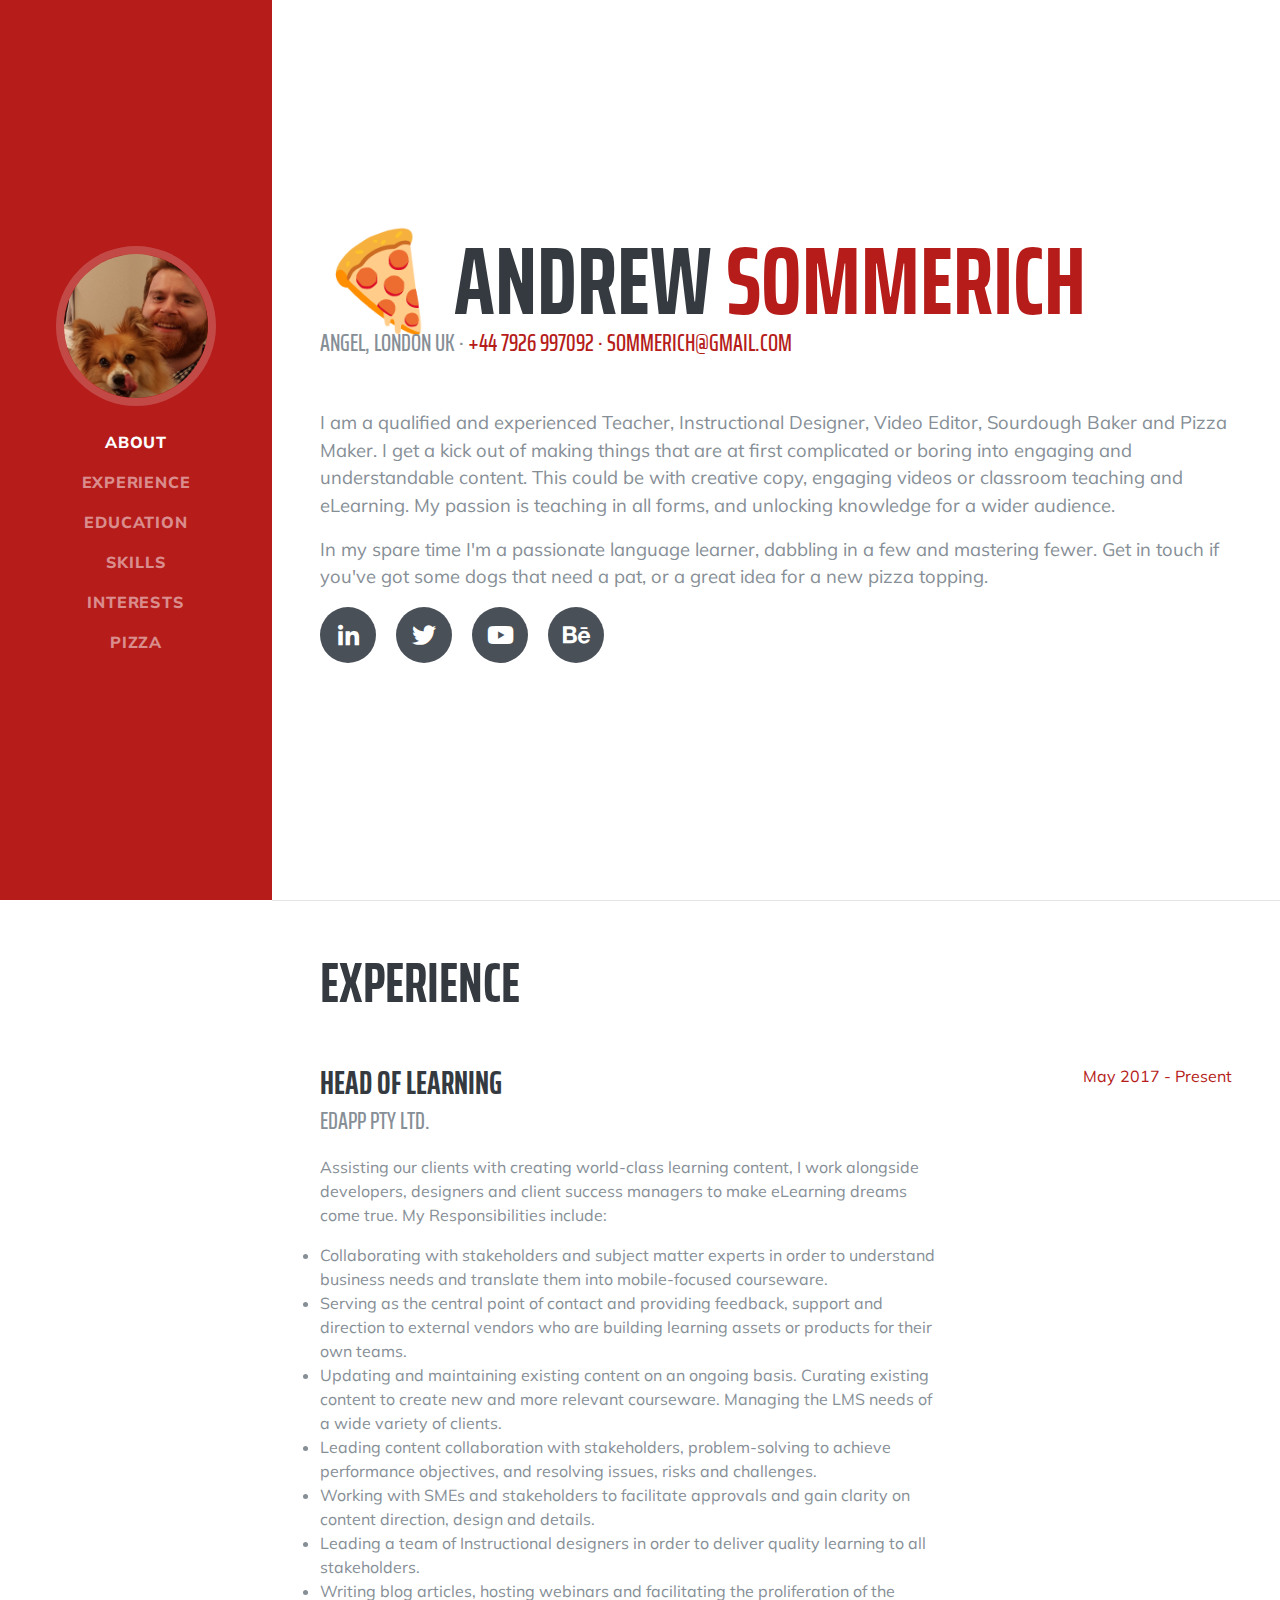
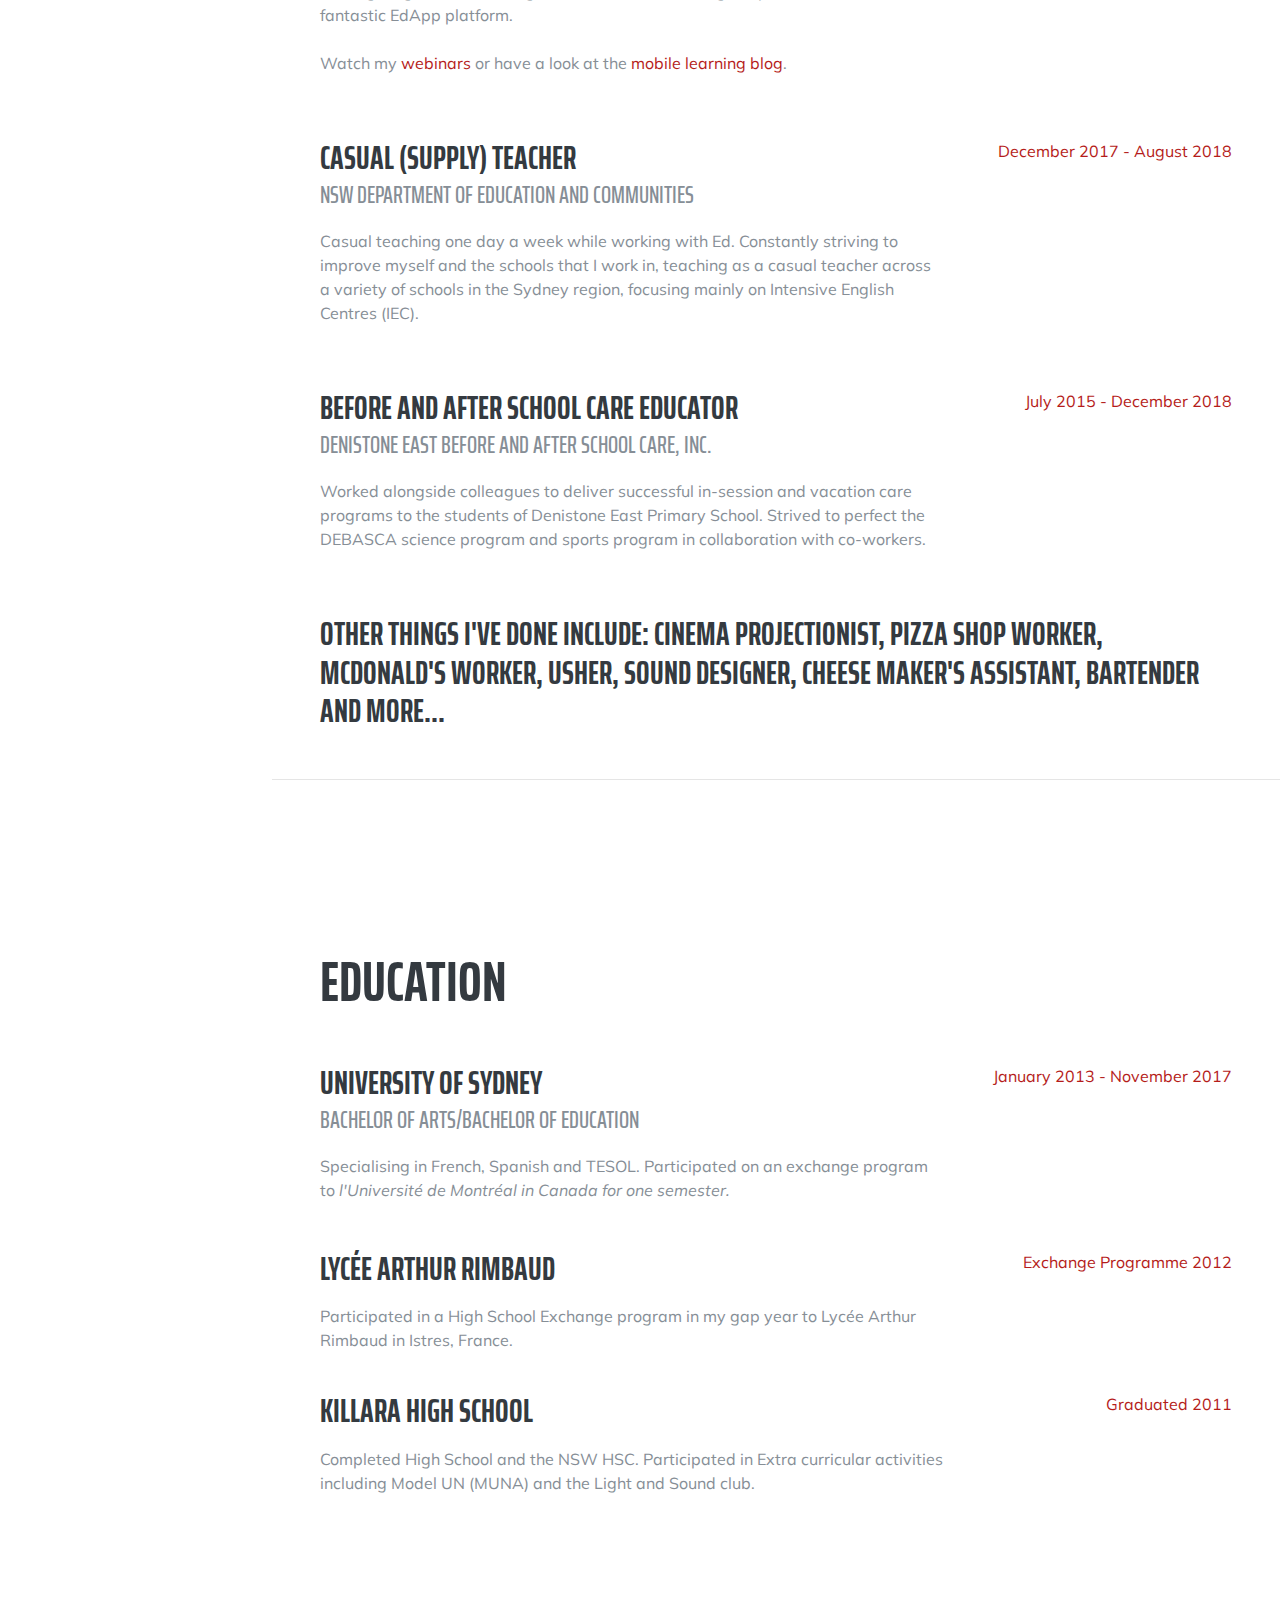
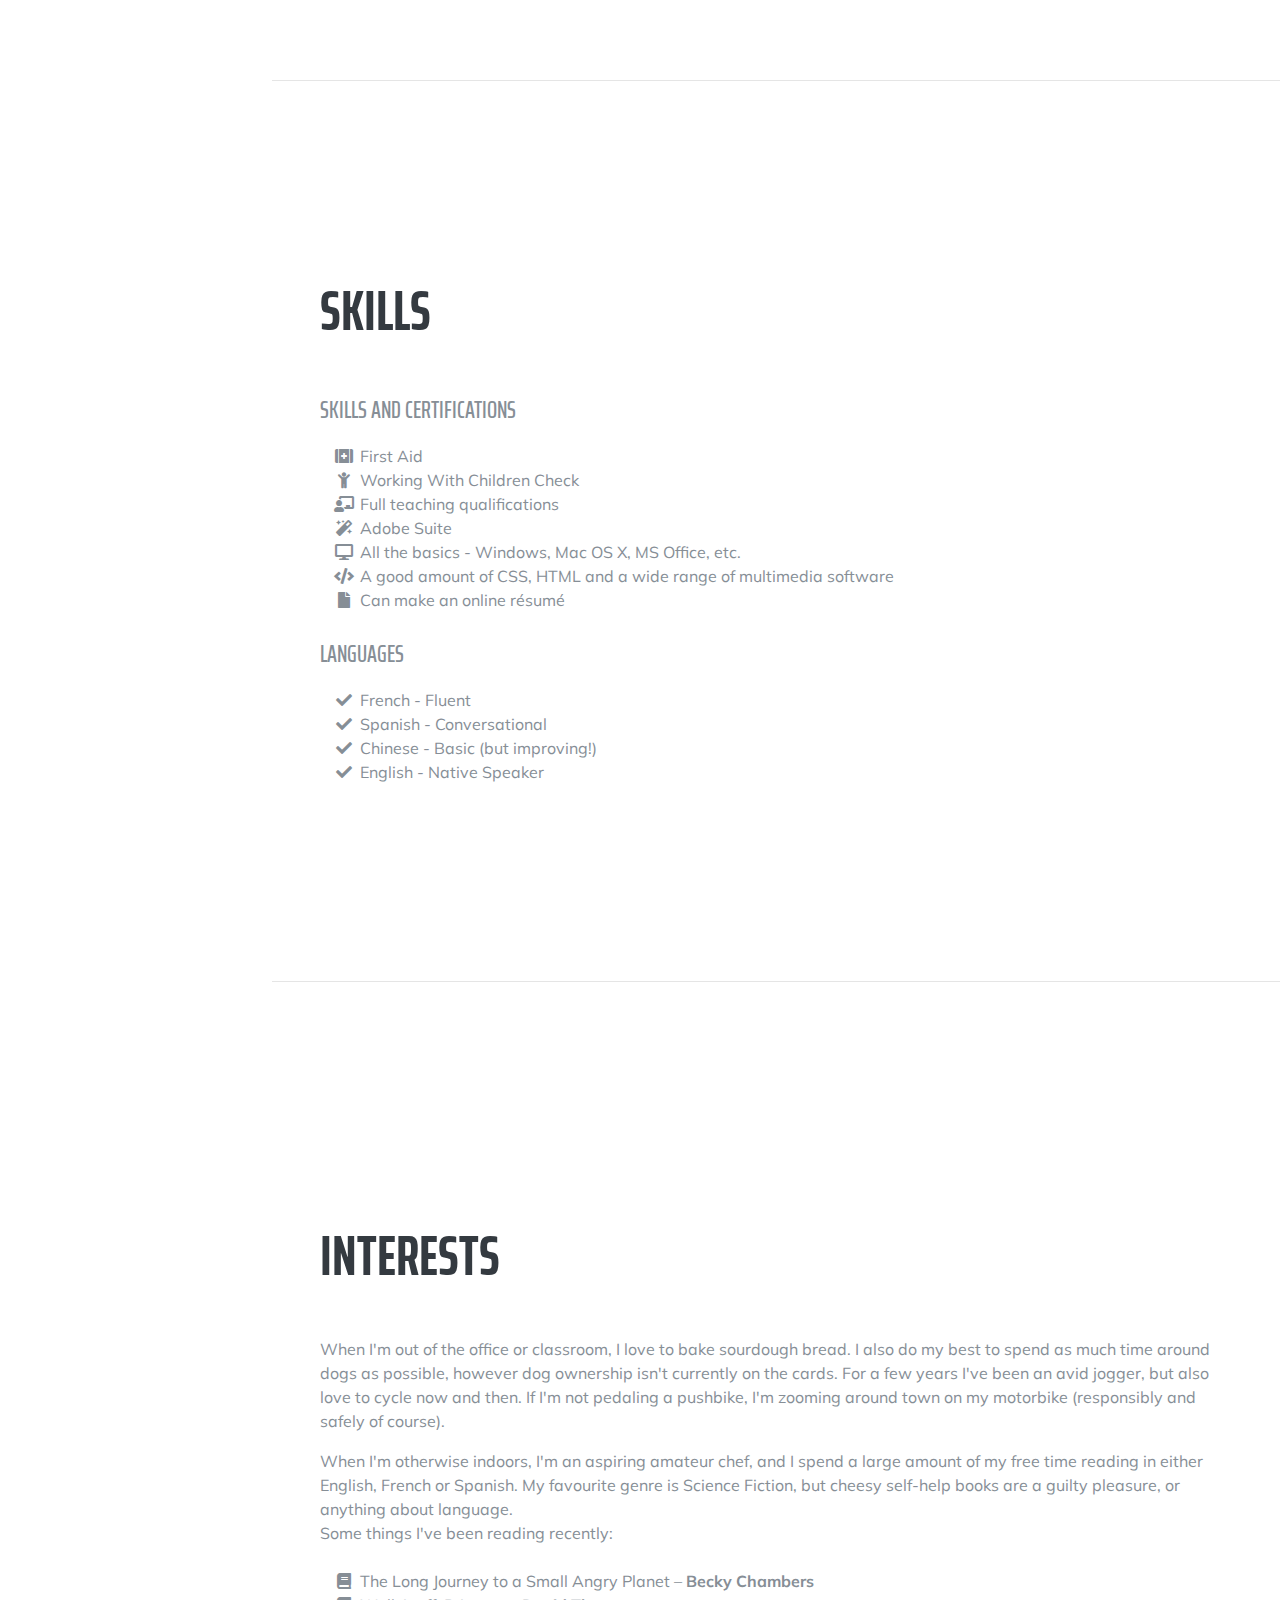
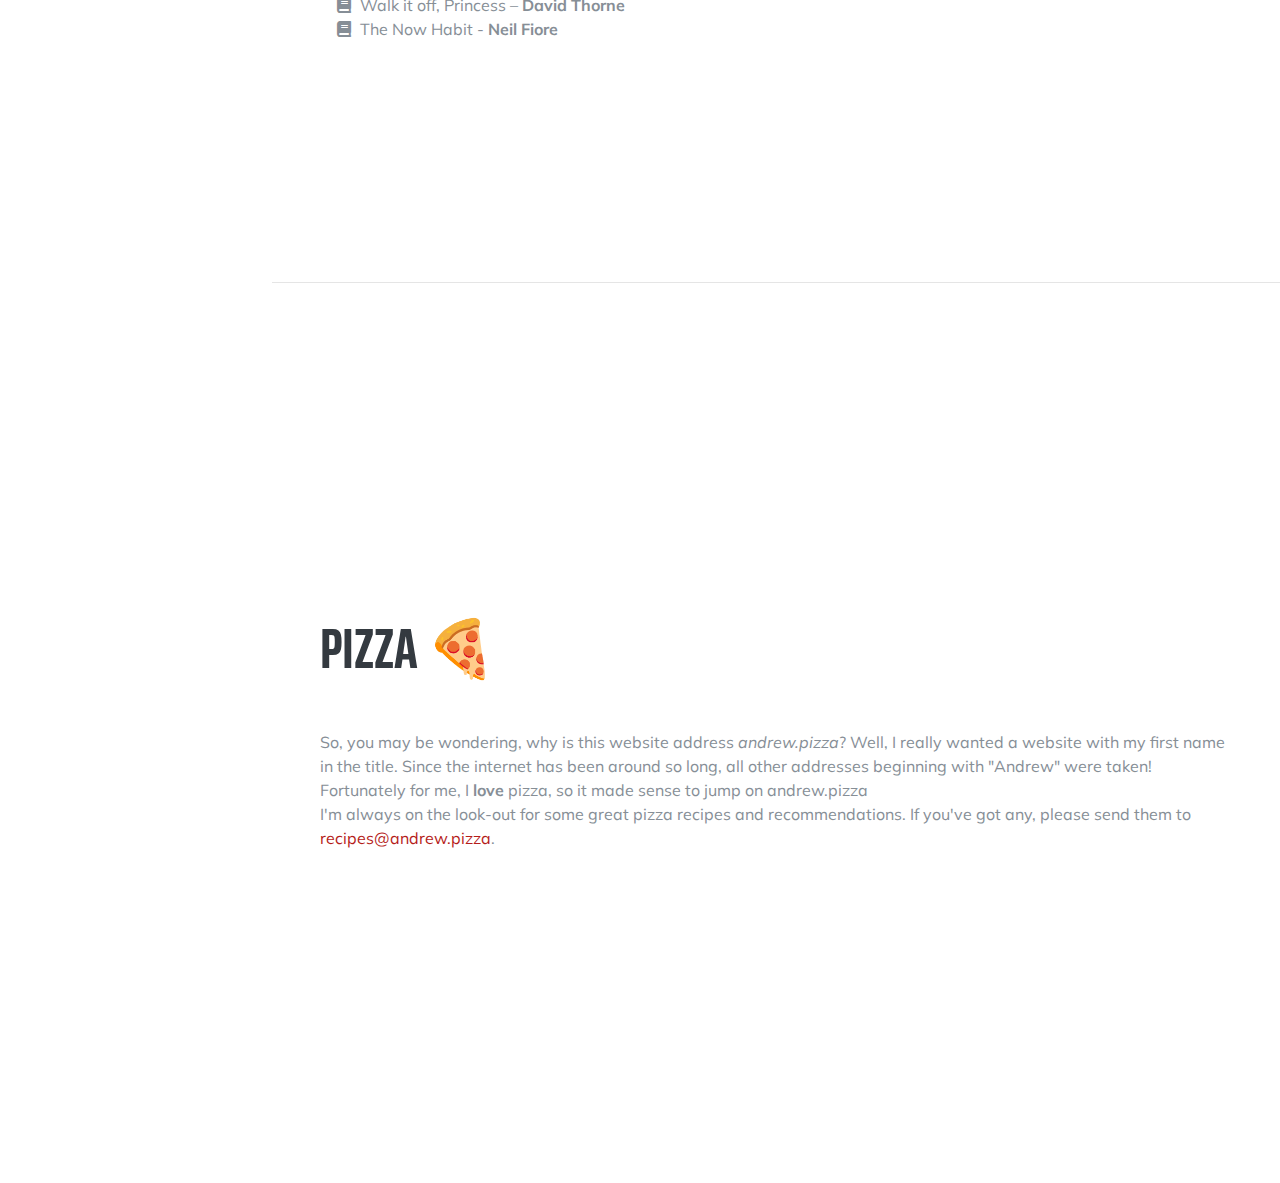
==== commit 60027843: "corrections" ====
--- a/index.html
+++ b/index.html
@@ -99,10 +99,10 @@
                   
             <li>Collaborating with stakeholders and subject matter experts in order to understand business needs and translate them into mobile-focused courseware.</li> 
             <li>Serving as the central point of contact and providing feedback, support and direction to external vendors who are building learning assets or products for their own teams.</li>
-<li>Update and maintaining existing content on an ongoing basis. Curating existing content to create new and more relevant courseware. Managing the LMS of a wide variety of clients. </li>
-<li>Leading content collaboration with stakeholders, problem-solving with a design-first approach to achieve performance objectives, and resolve issues, risks and quality challenges.</li>
-<li>Working with SMEs and stakeholders to facilitate approvals and gain alignment on content direction, design and details.</li>
-<li>Leading a team of Instructional designers in order to deliver quality learning to all of our stakeholders. </li>
+<li>Updating and maintaining existing content on an ongoing basis. Curating existing content to create new and more relevant courseware. Managing the LMS needs of a wide variety of clients. </li>
+<li>Leading content collaboration with stakeholders, problem-solving to achieve performance objectives, and resolving issues, risks and challenges.</li>
+<li>Working with SMEs and stakeholders to facilitate approvals and gain clarity on content direction, design and details.</li>
+<li>Leading a team of Instructional designers in order to deliver quality learning to all  stakeholders. </li>
 <li>Writing blog articles, hosting webinars and facilitating the proliferation of the fantastic EdApp platform. </li>
                 <br>
 <p>Watch my <a href="https://www.youtube.com/channel/UCgDNMep0ASddBGi7HV5-dJg">webinars</a> or have a look at the <a href="https://www.edapp.com/blog/">mobile learning blog</a>.</p>
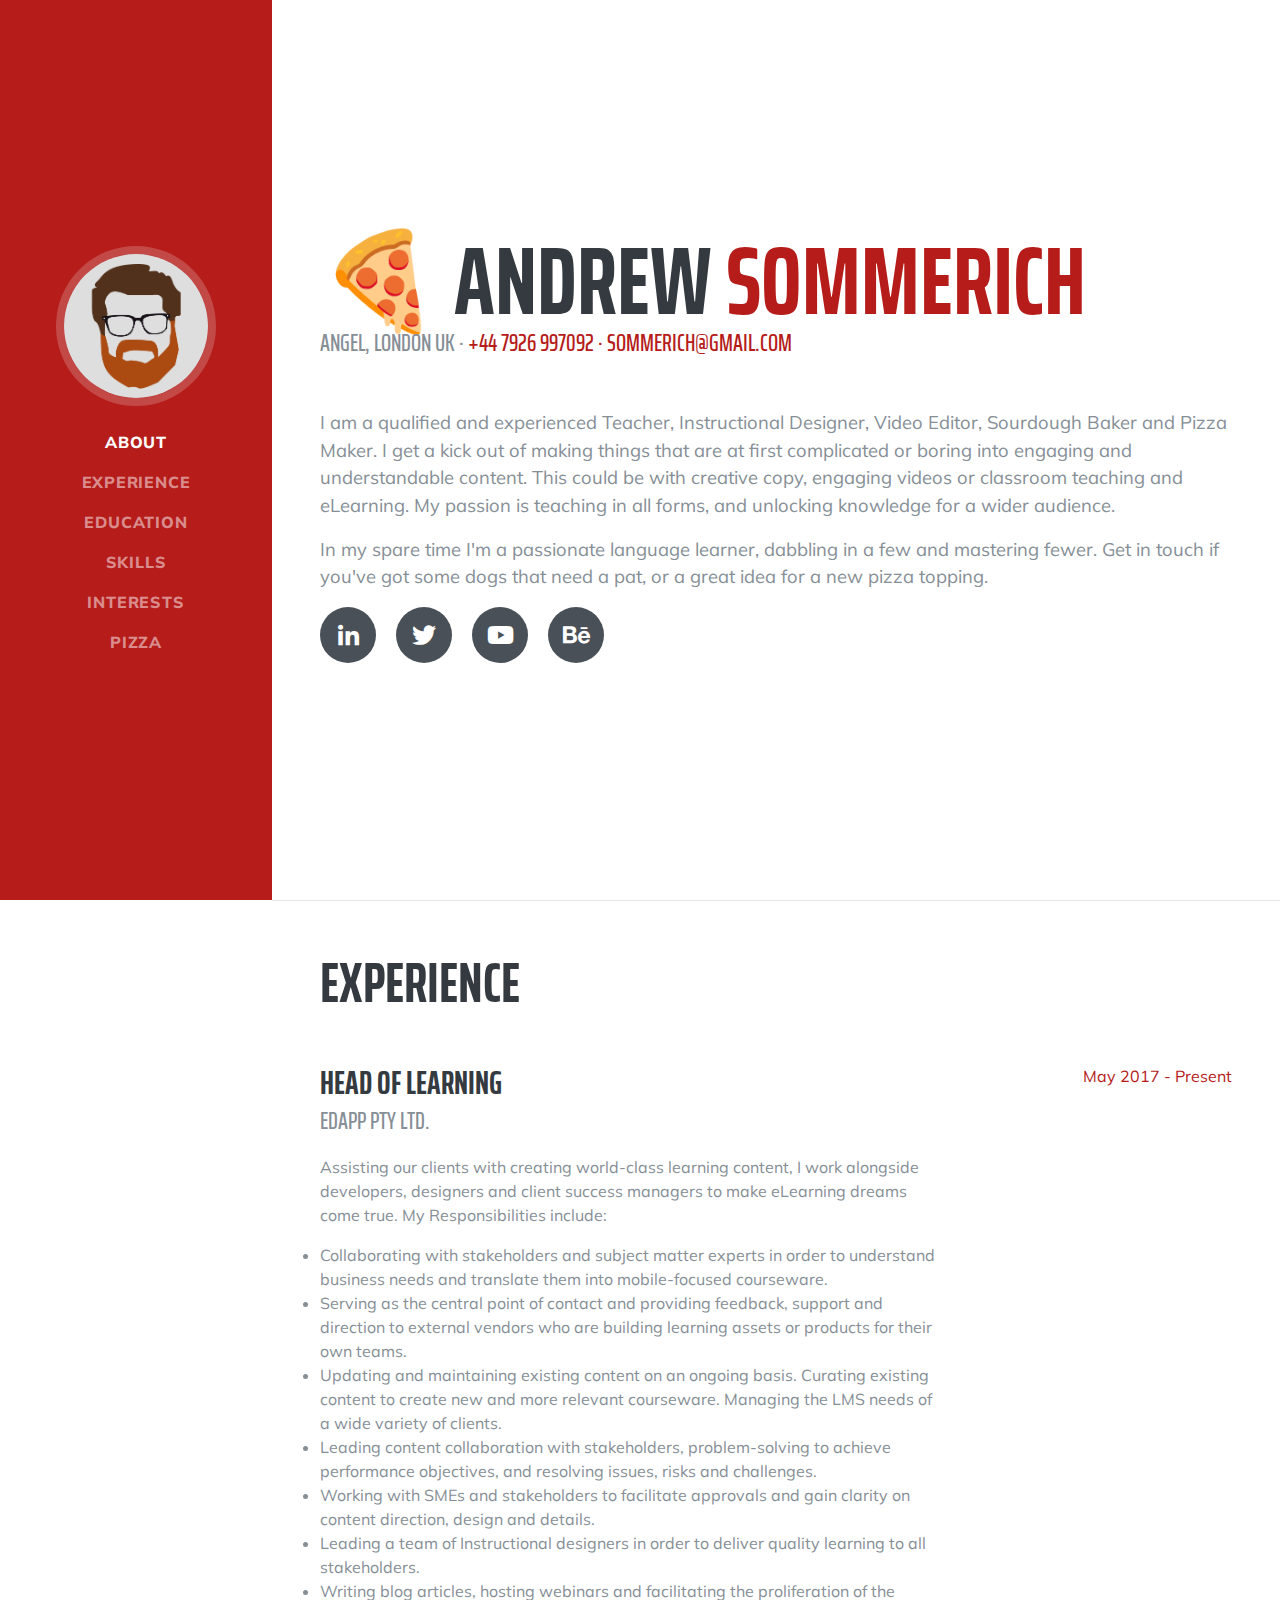
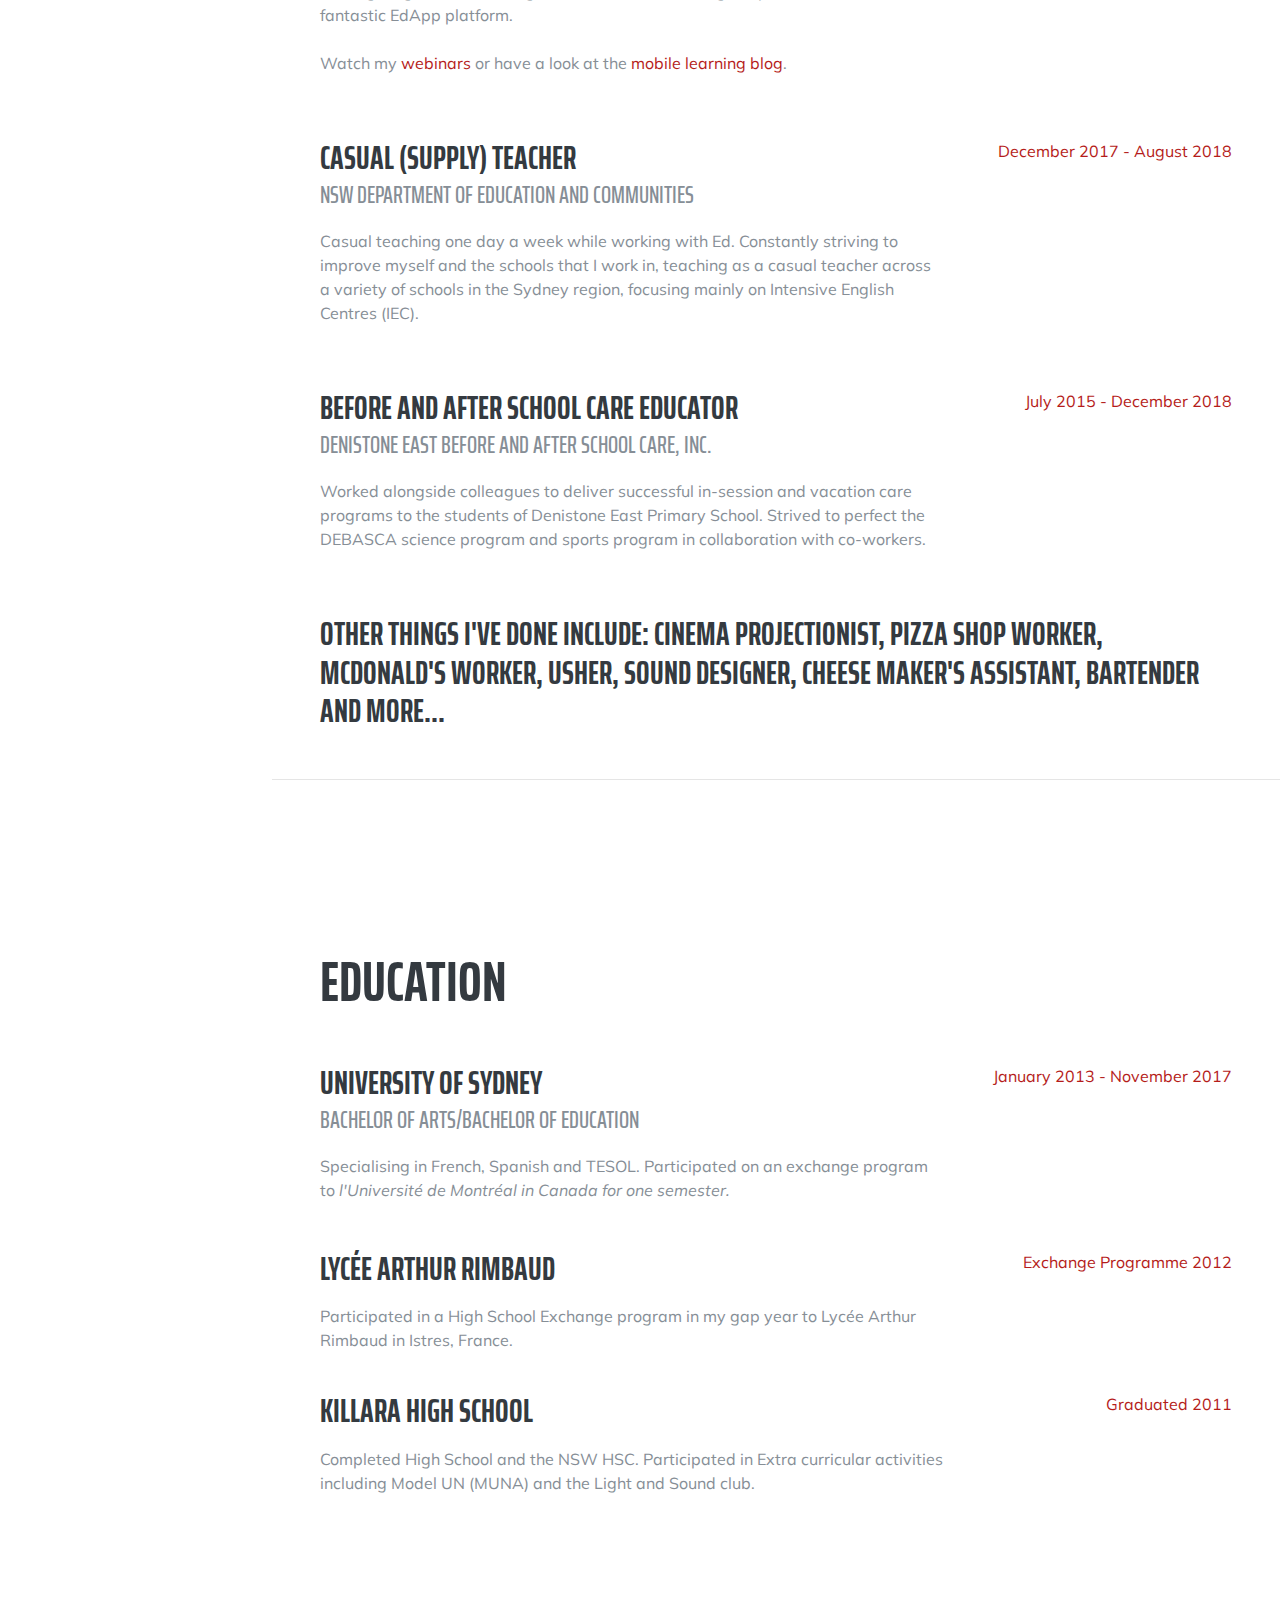
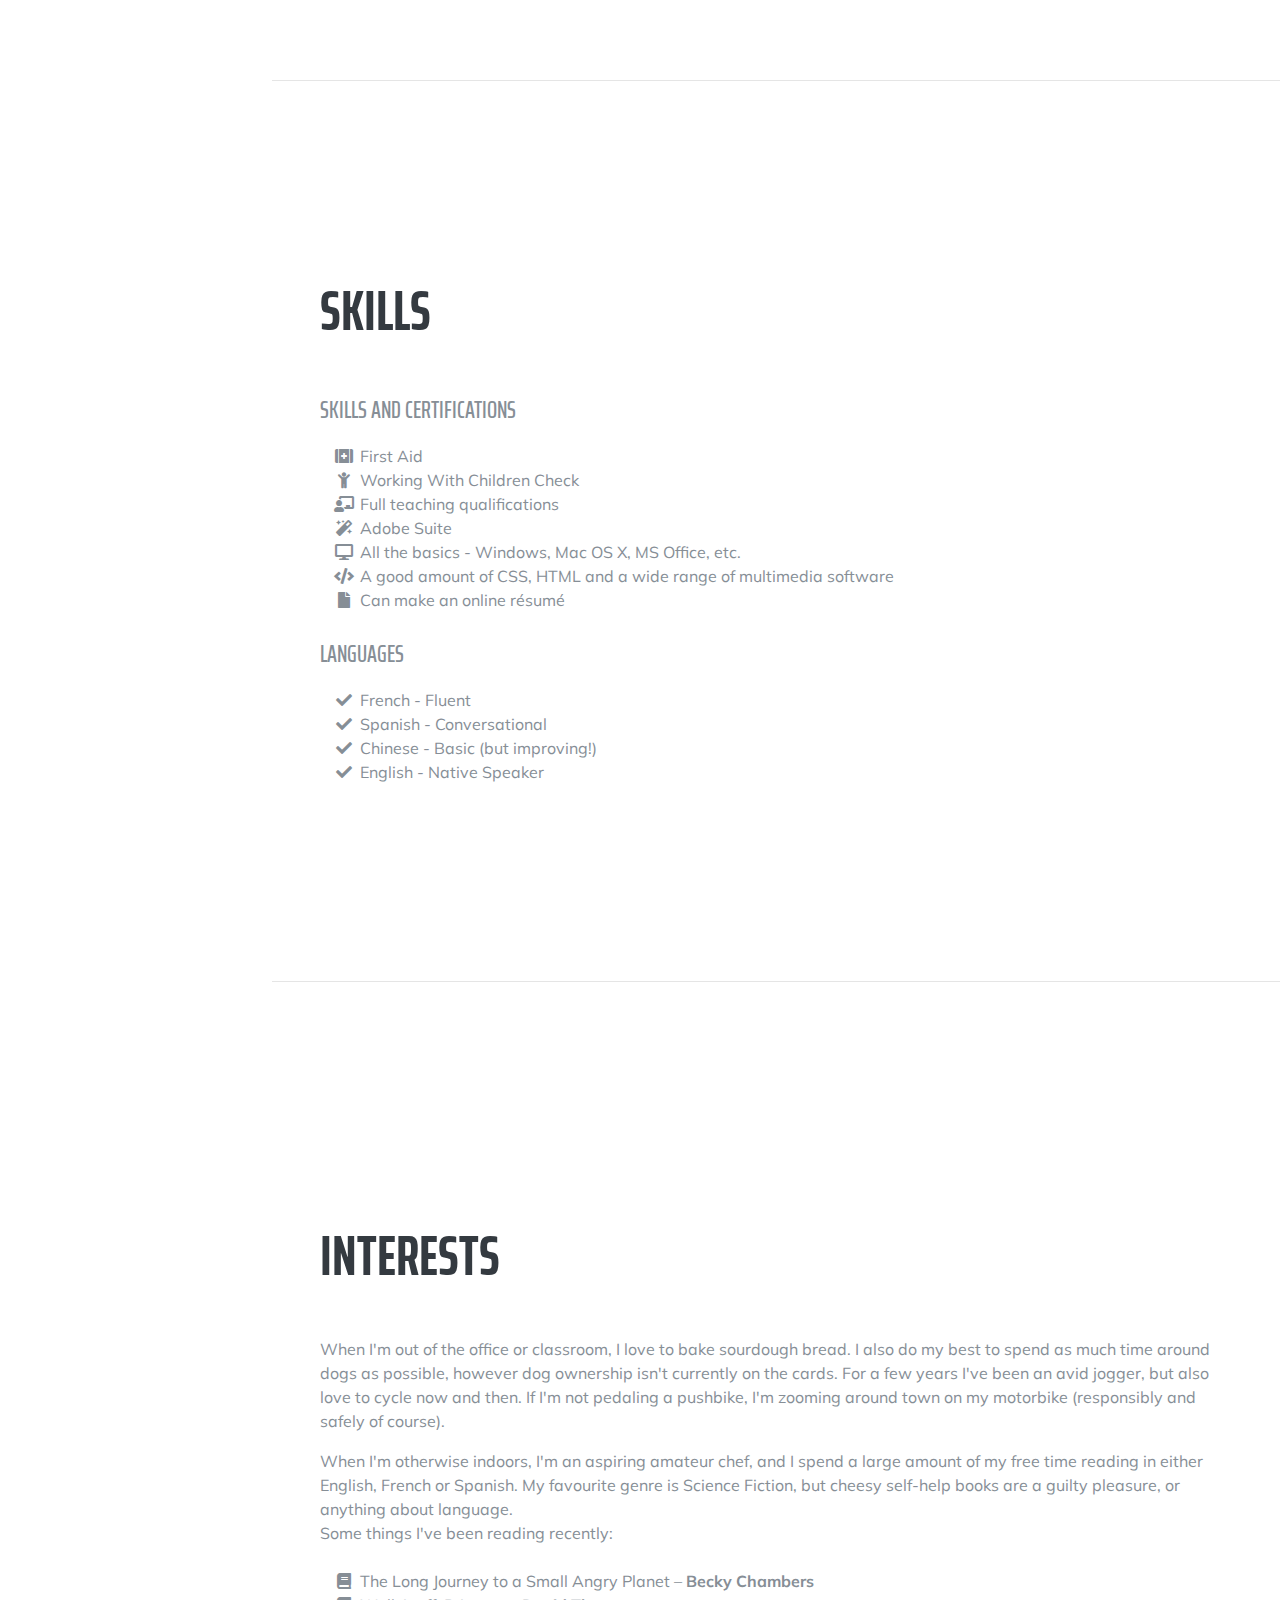
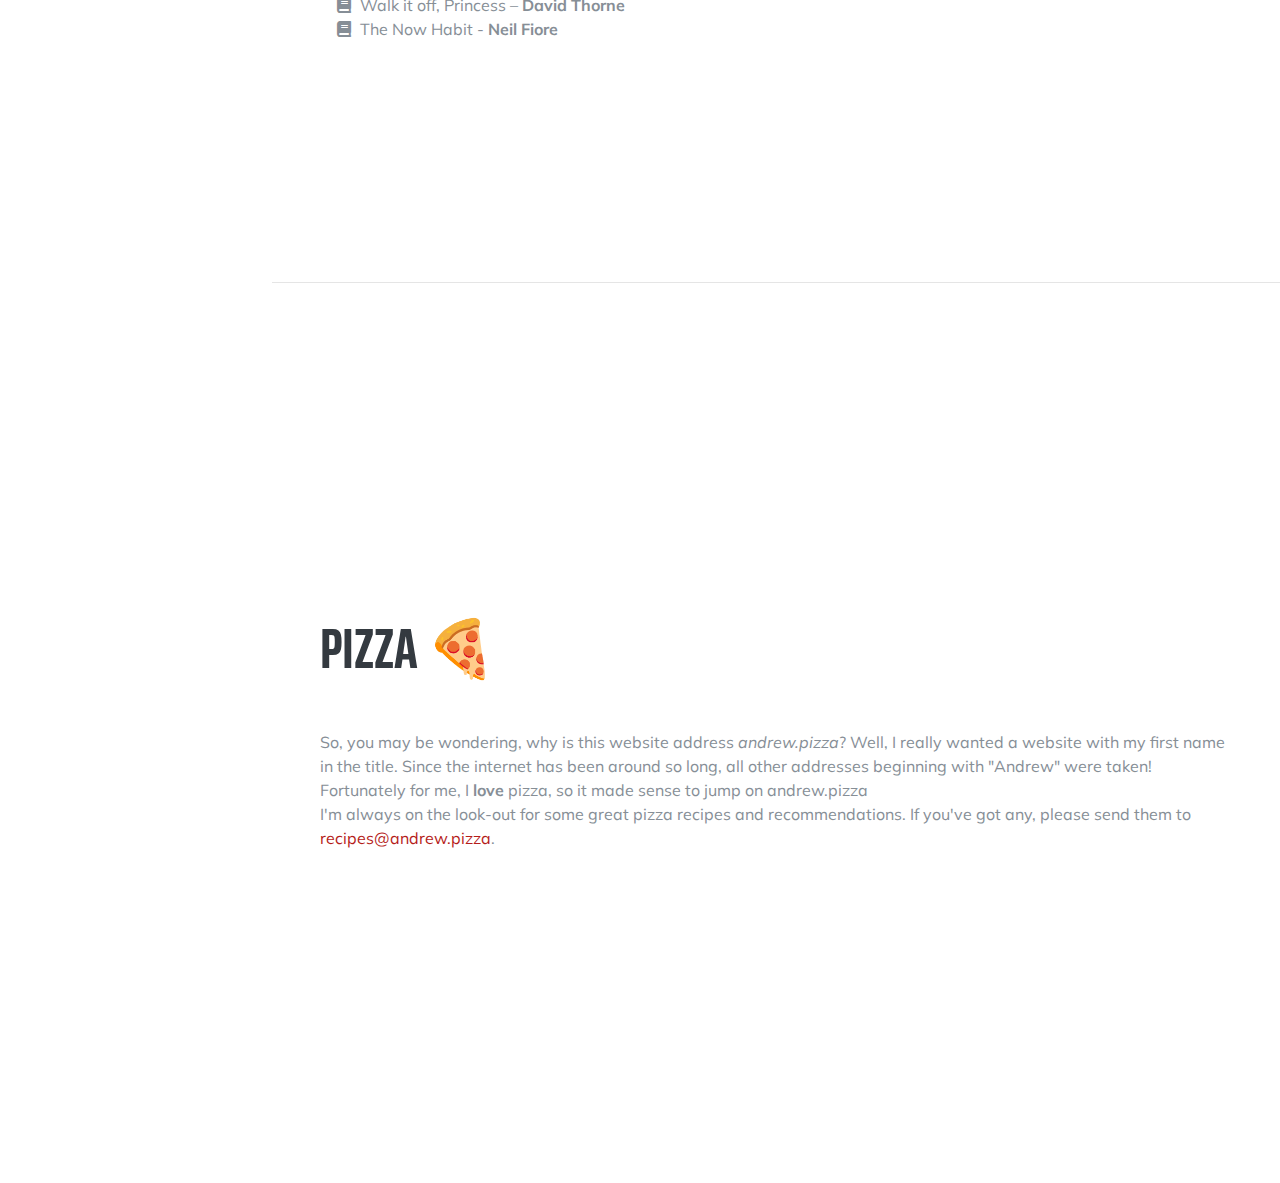
==== commit 7beaa700: "fully sick logo update" ====
--- a/index.html
+++ b/index.html
@@ -30,7 +30,7 @@
       <a class="navbar-brand js-scroll-trigger" href="#page-top">
         <span class="d-block d-lg-none">Andrew Sommerich</span>
         <span class="d-none d-lg-block">
-          <img class="img-fluid img-profile rounded-circle mx-auto mb-2" src="img/42972015_943719742498385_6710176648064401408_n.jpg" alt="This is Lunch the Dog!">
+          <img class="img-fluid img-profile rounded-circle mx-auto mb-2" src="img/as-logo1.png" alt="Andrew Sommerich Logo">
         </span>
       </a>
       <button class="navbar-toggler" type="button" data-toggle="collapse" data-target="#navbarSupportedContent" aria-controls="navbarSupportedContent" aria-expanded="false" aria-label="Toggle navigation">
